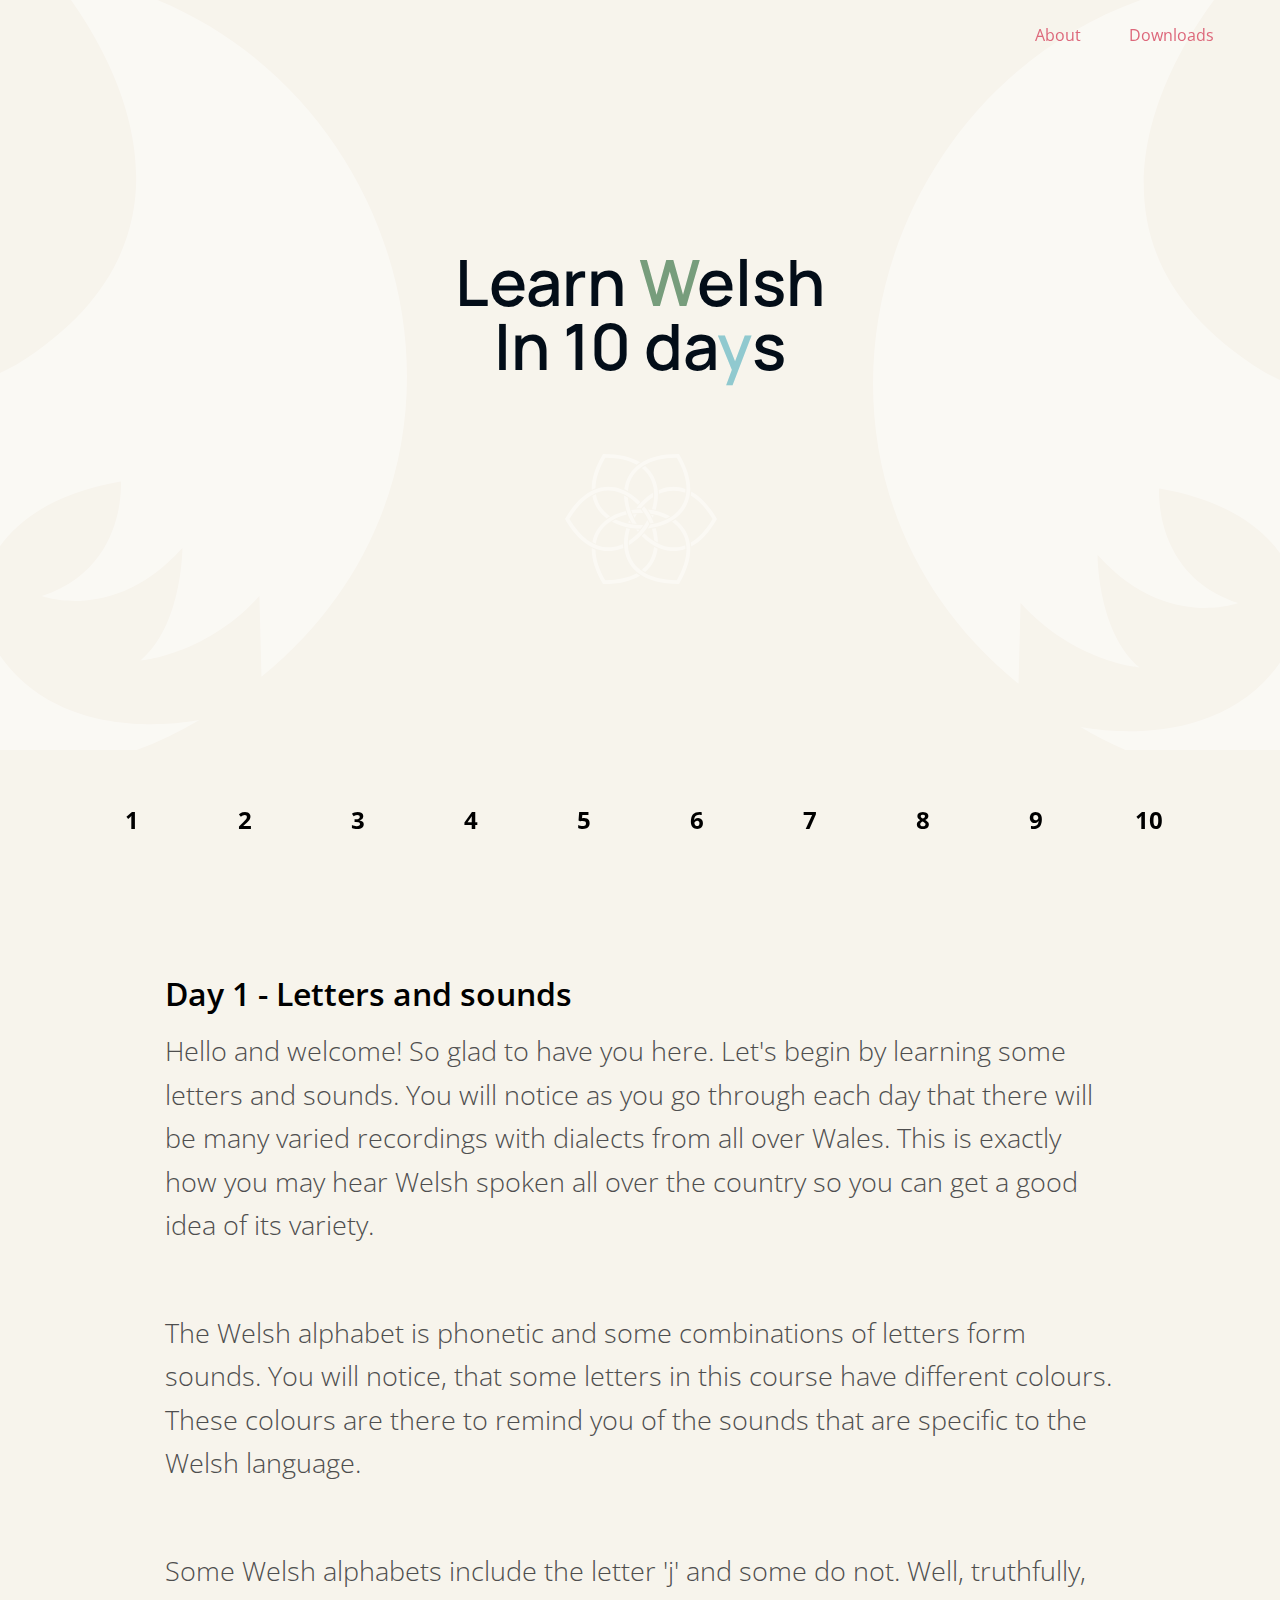
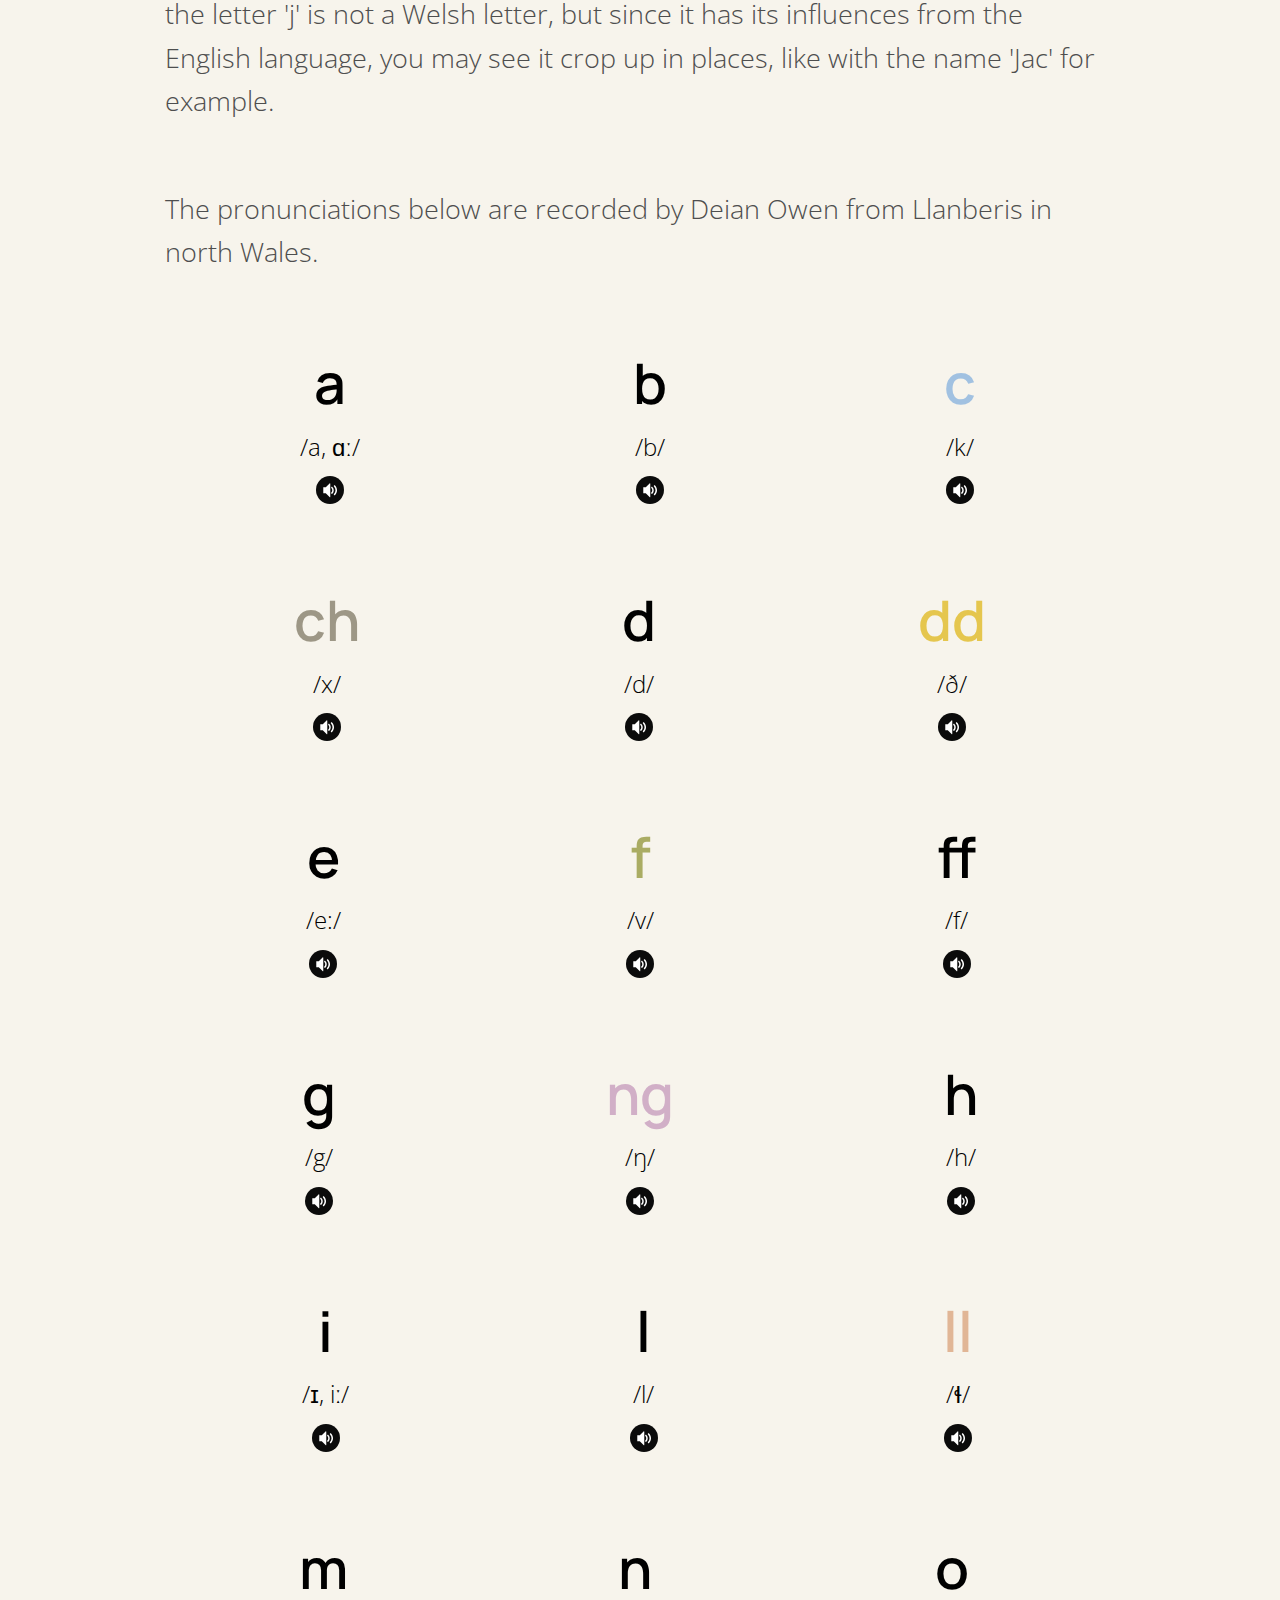
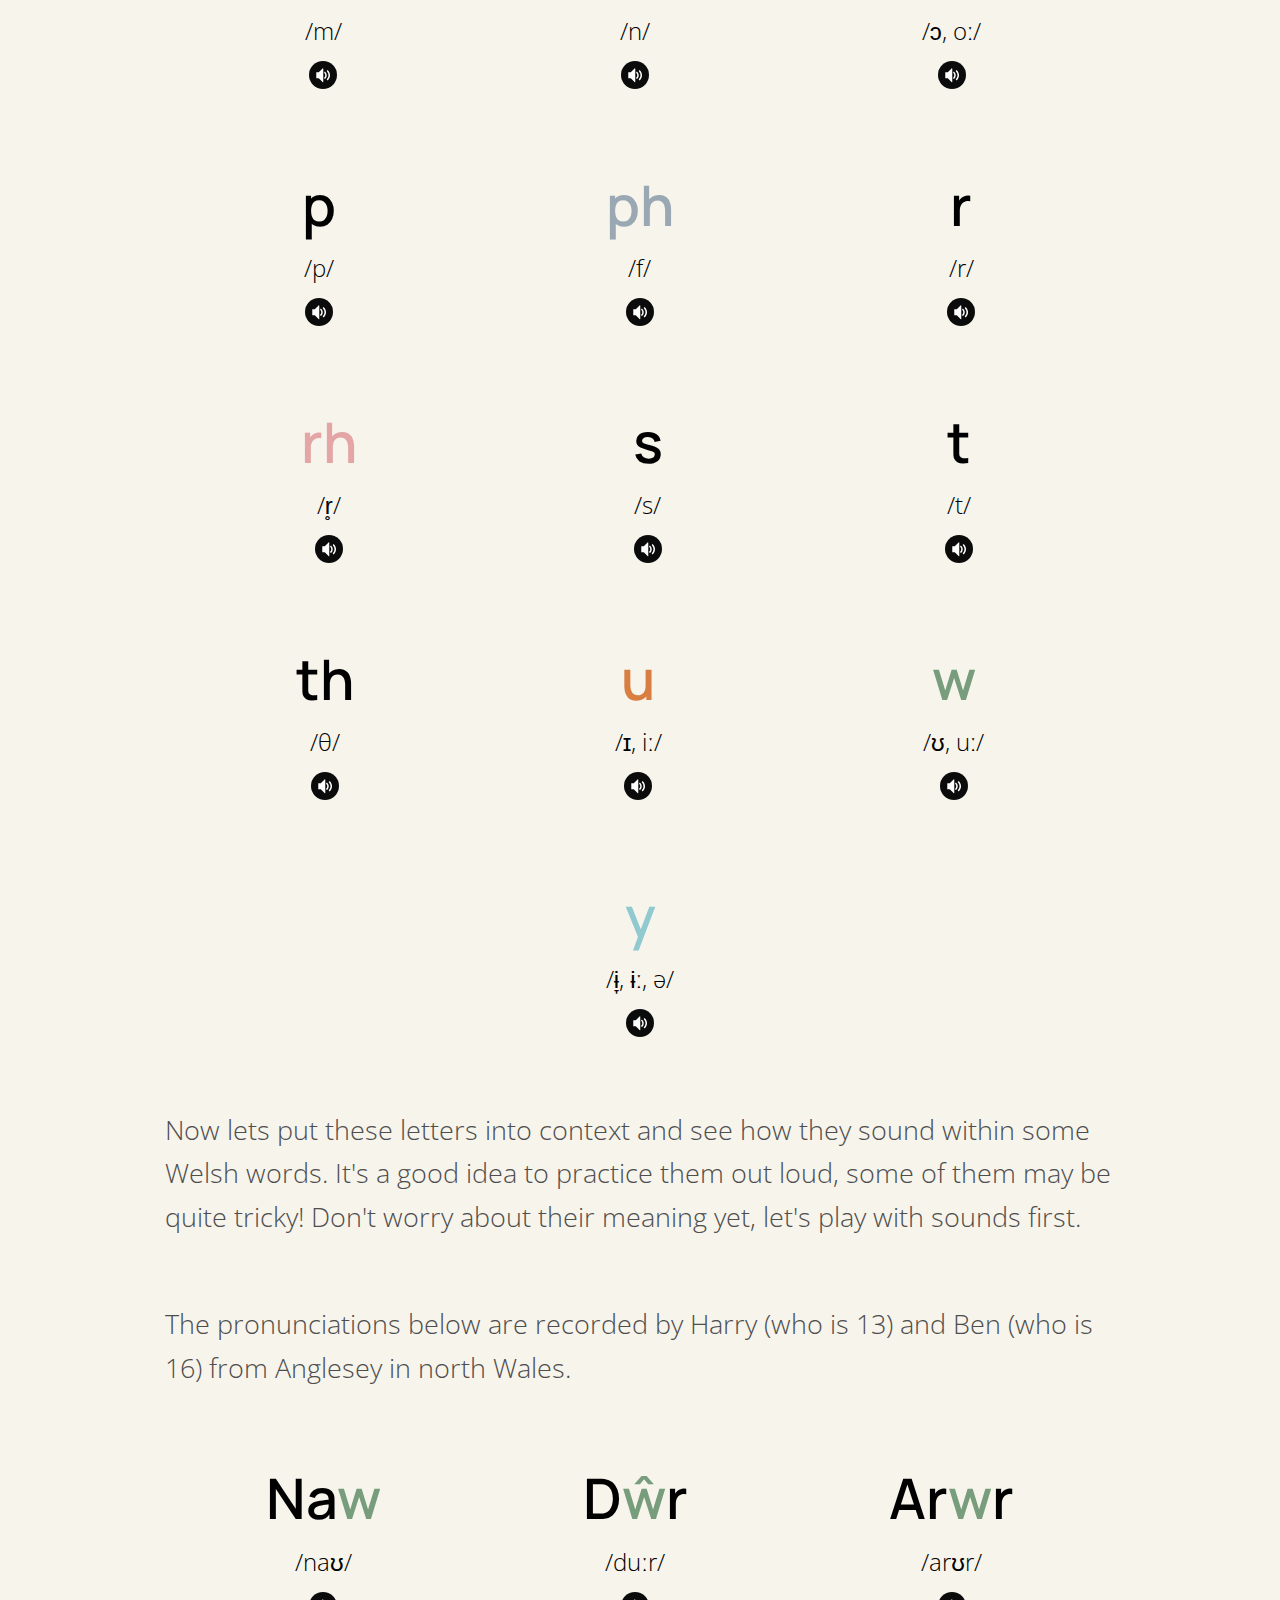
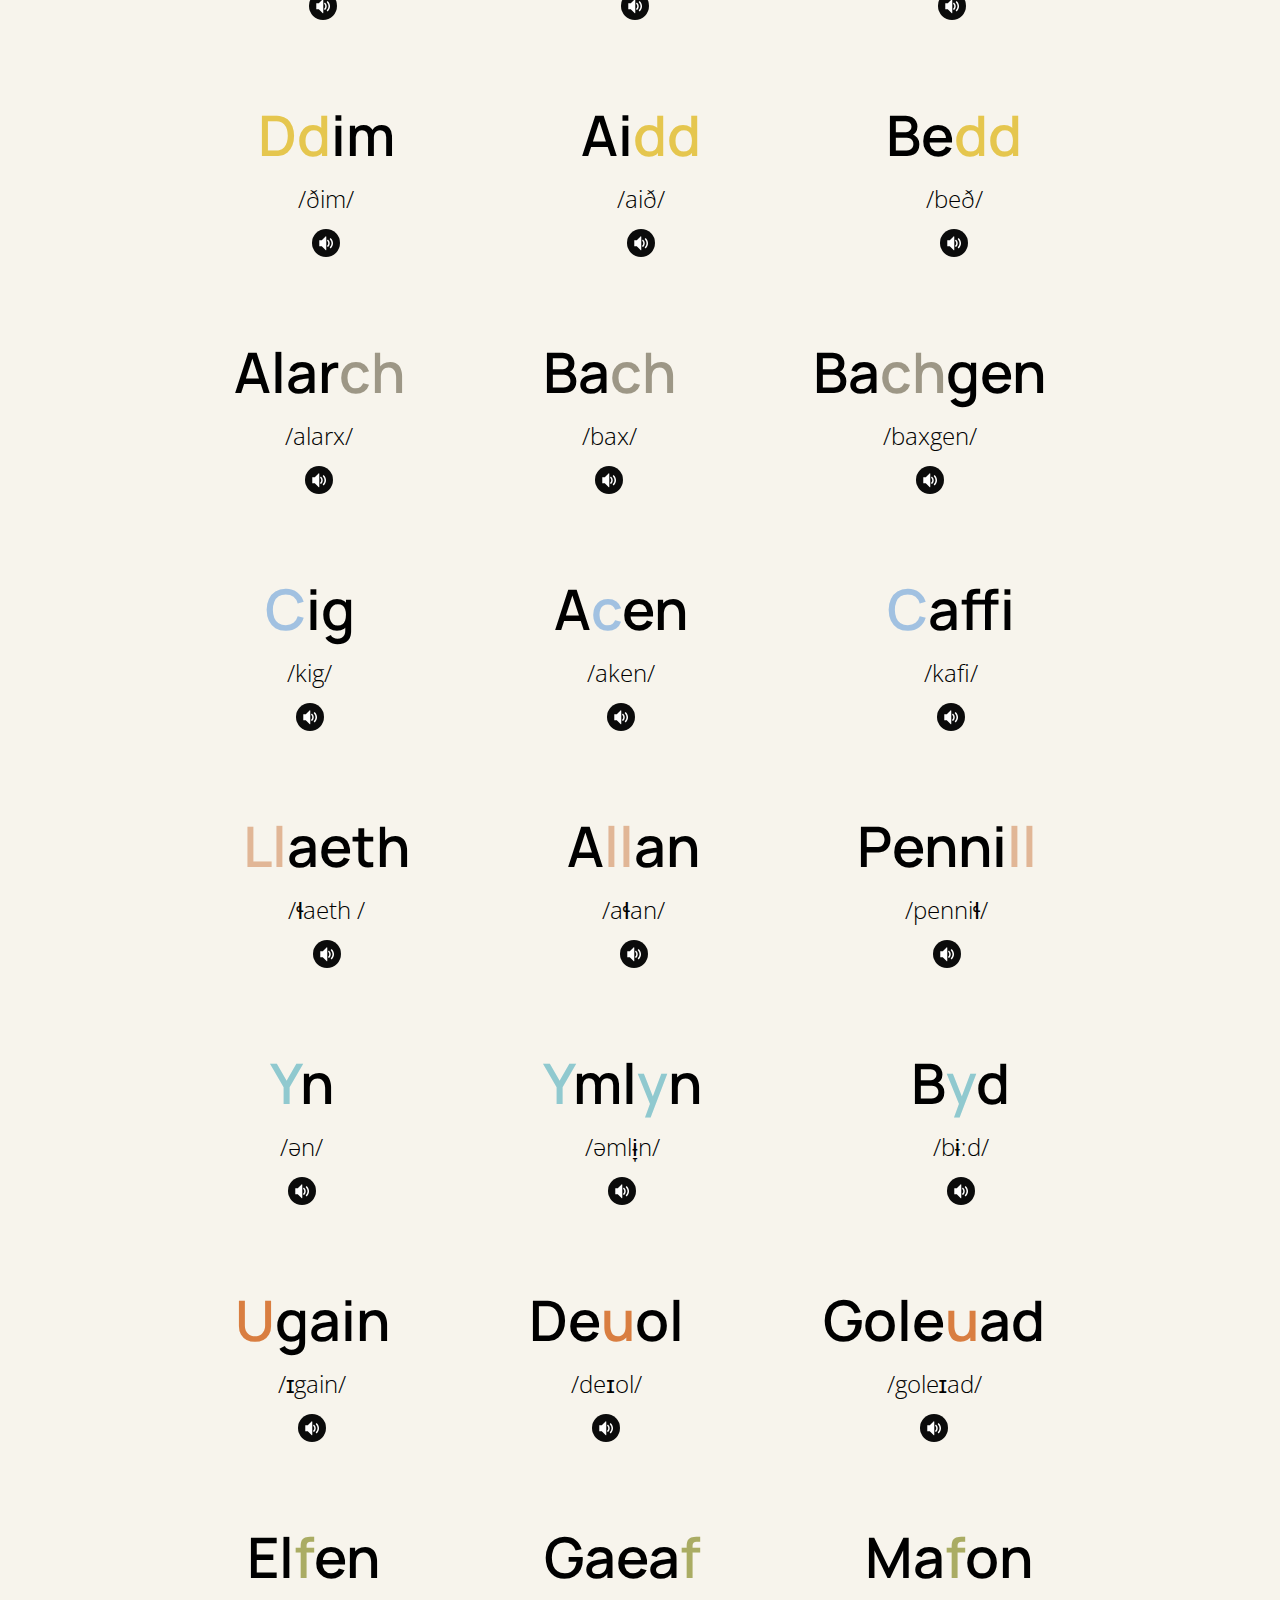
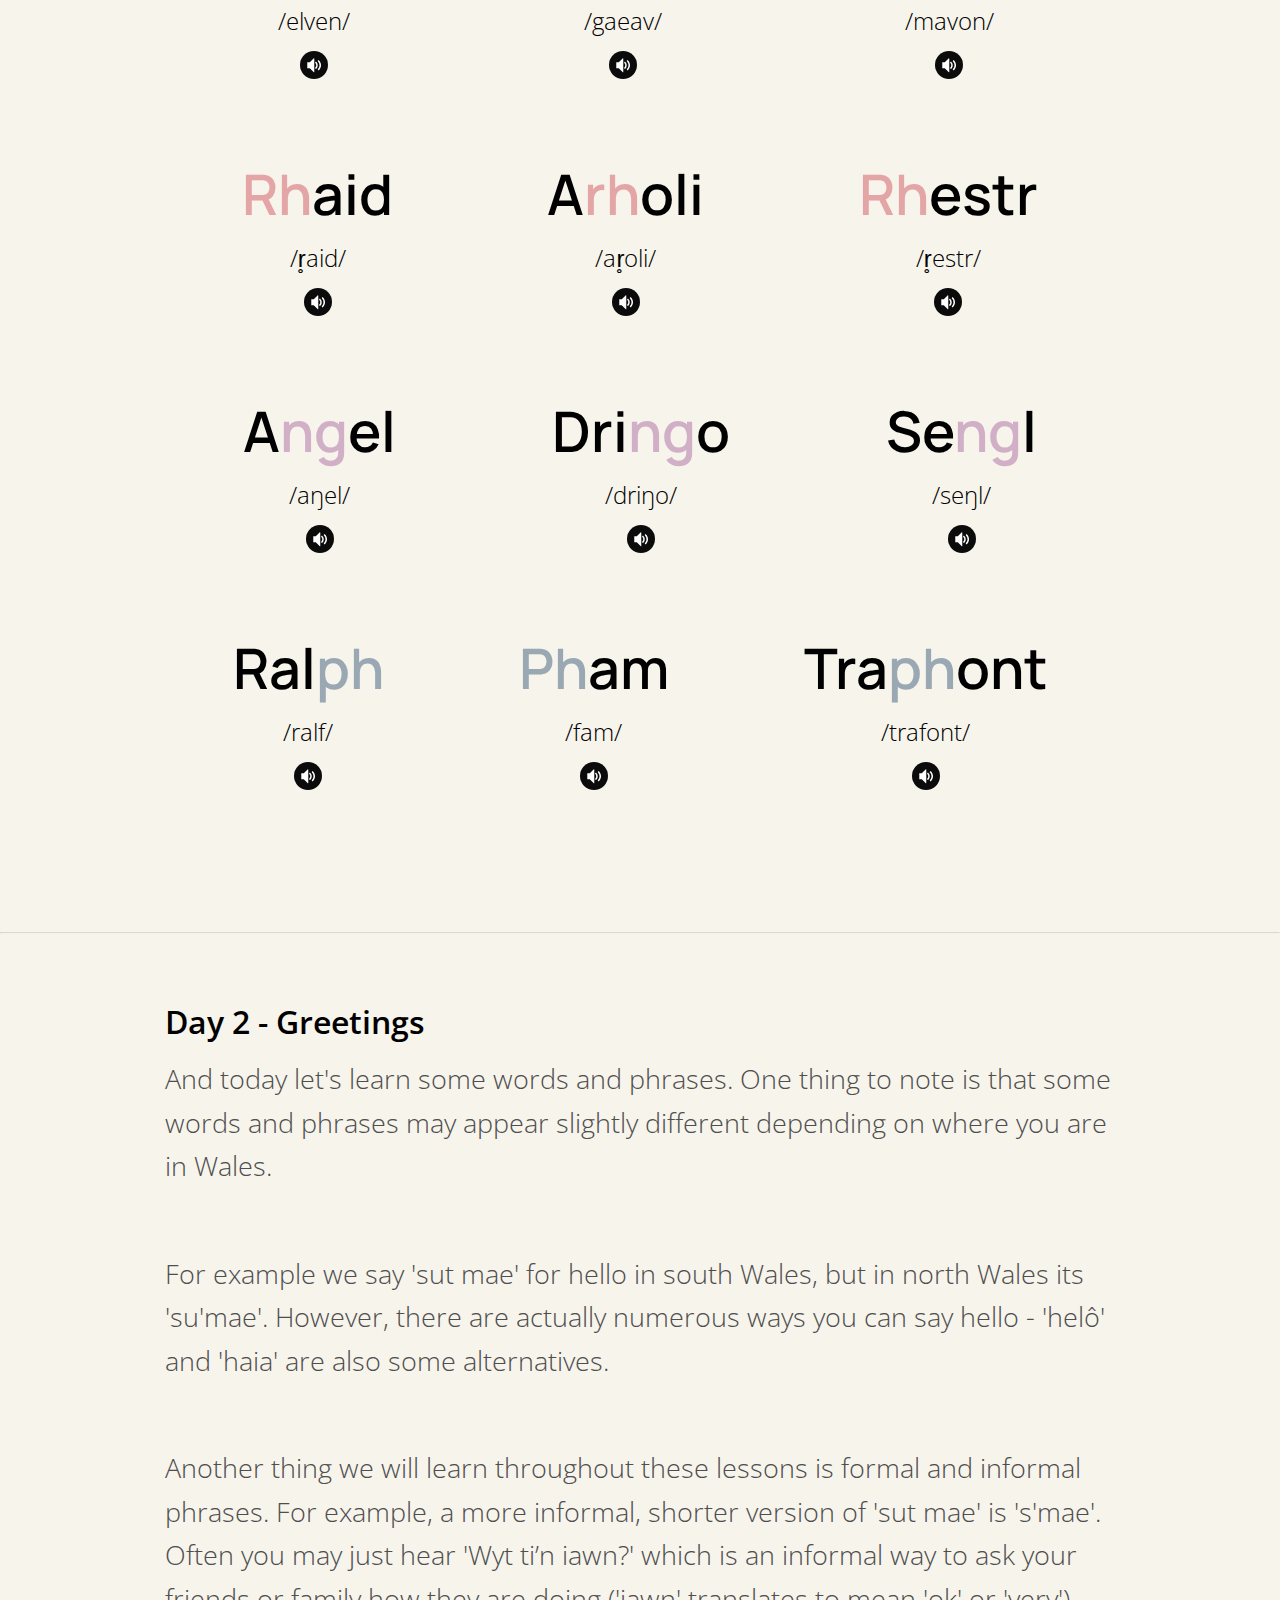
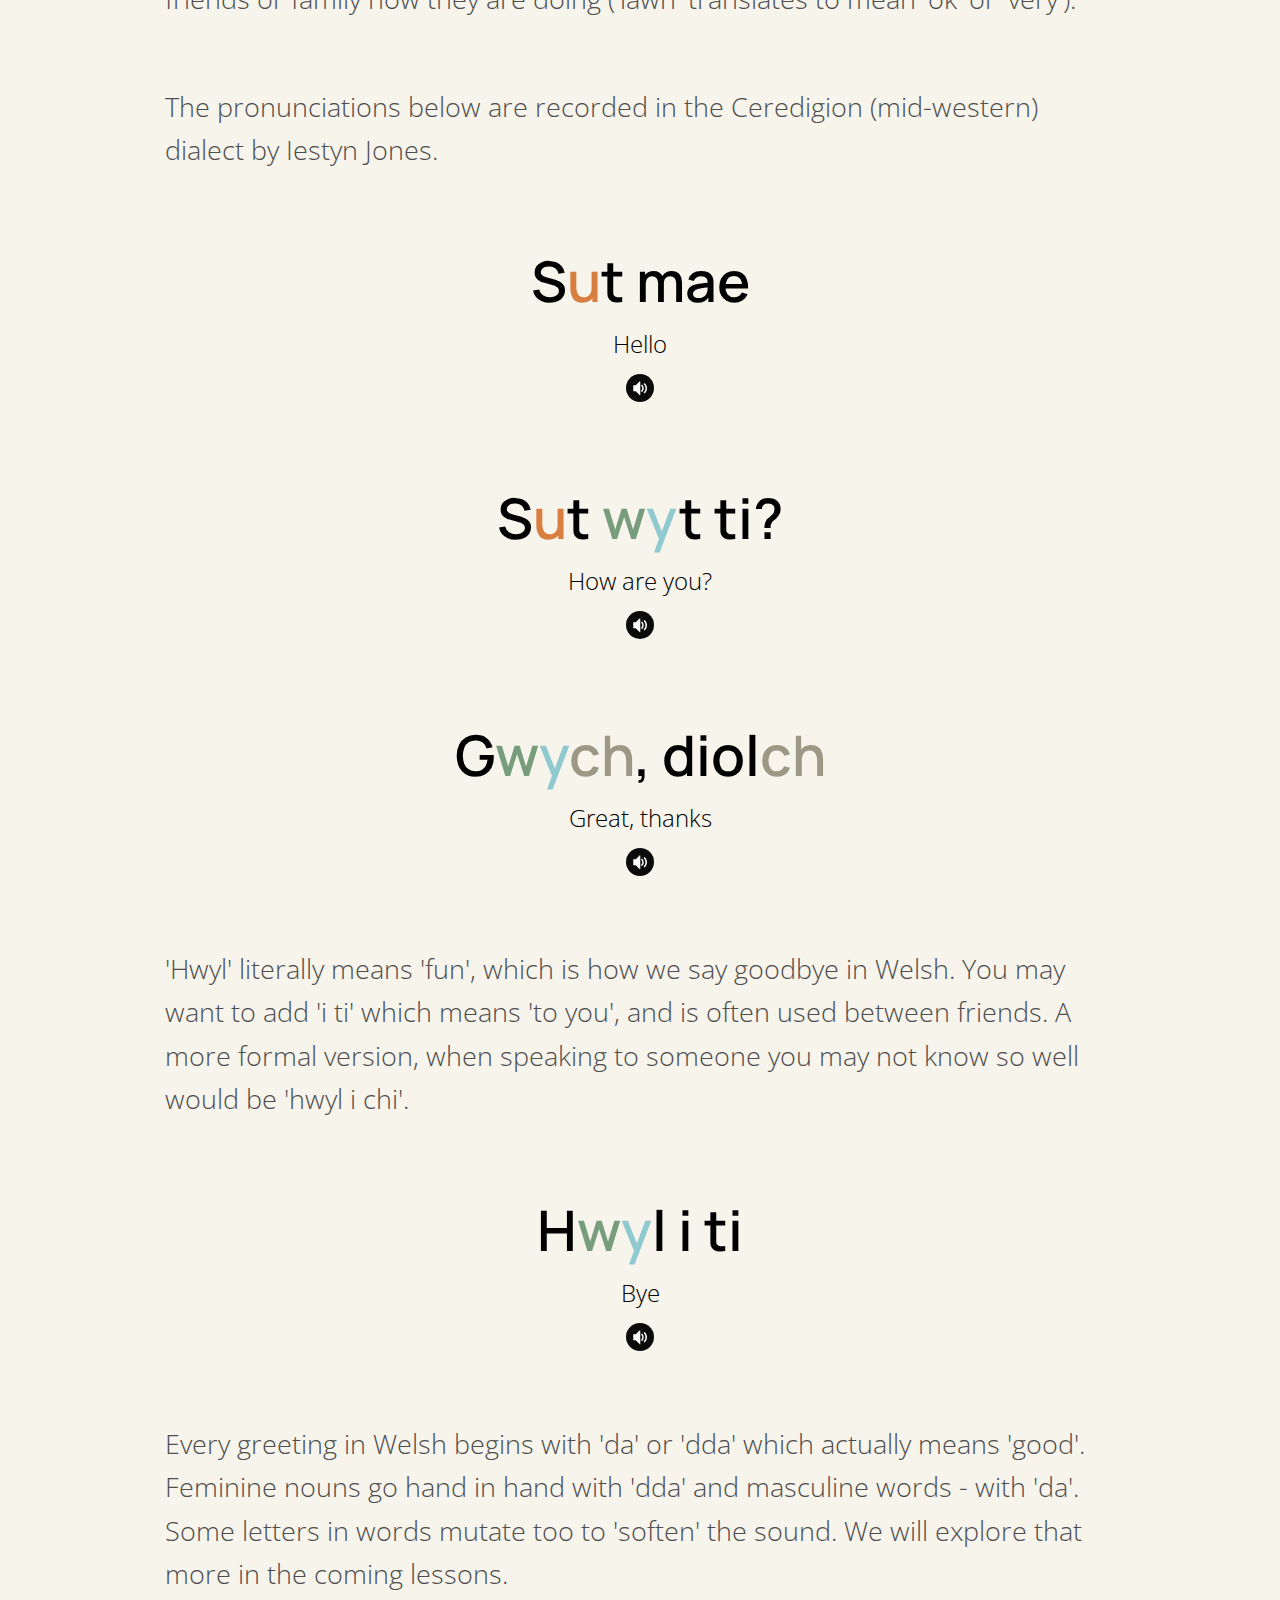
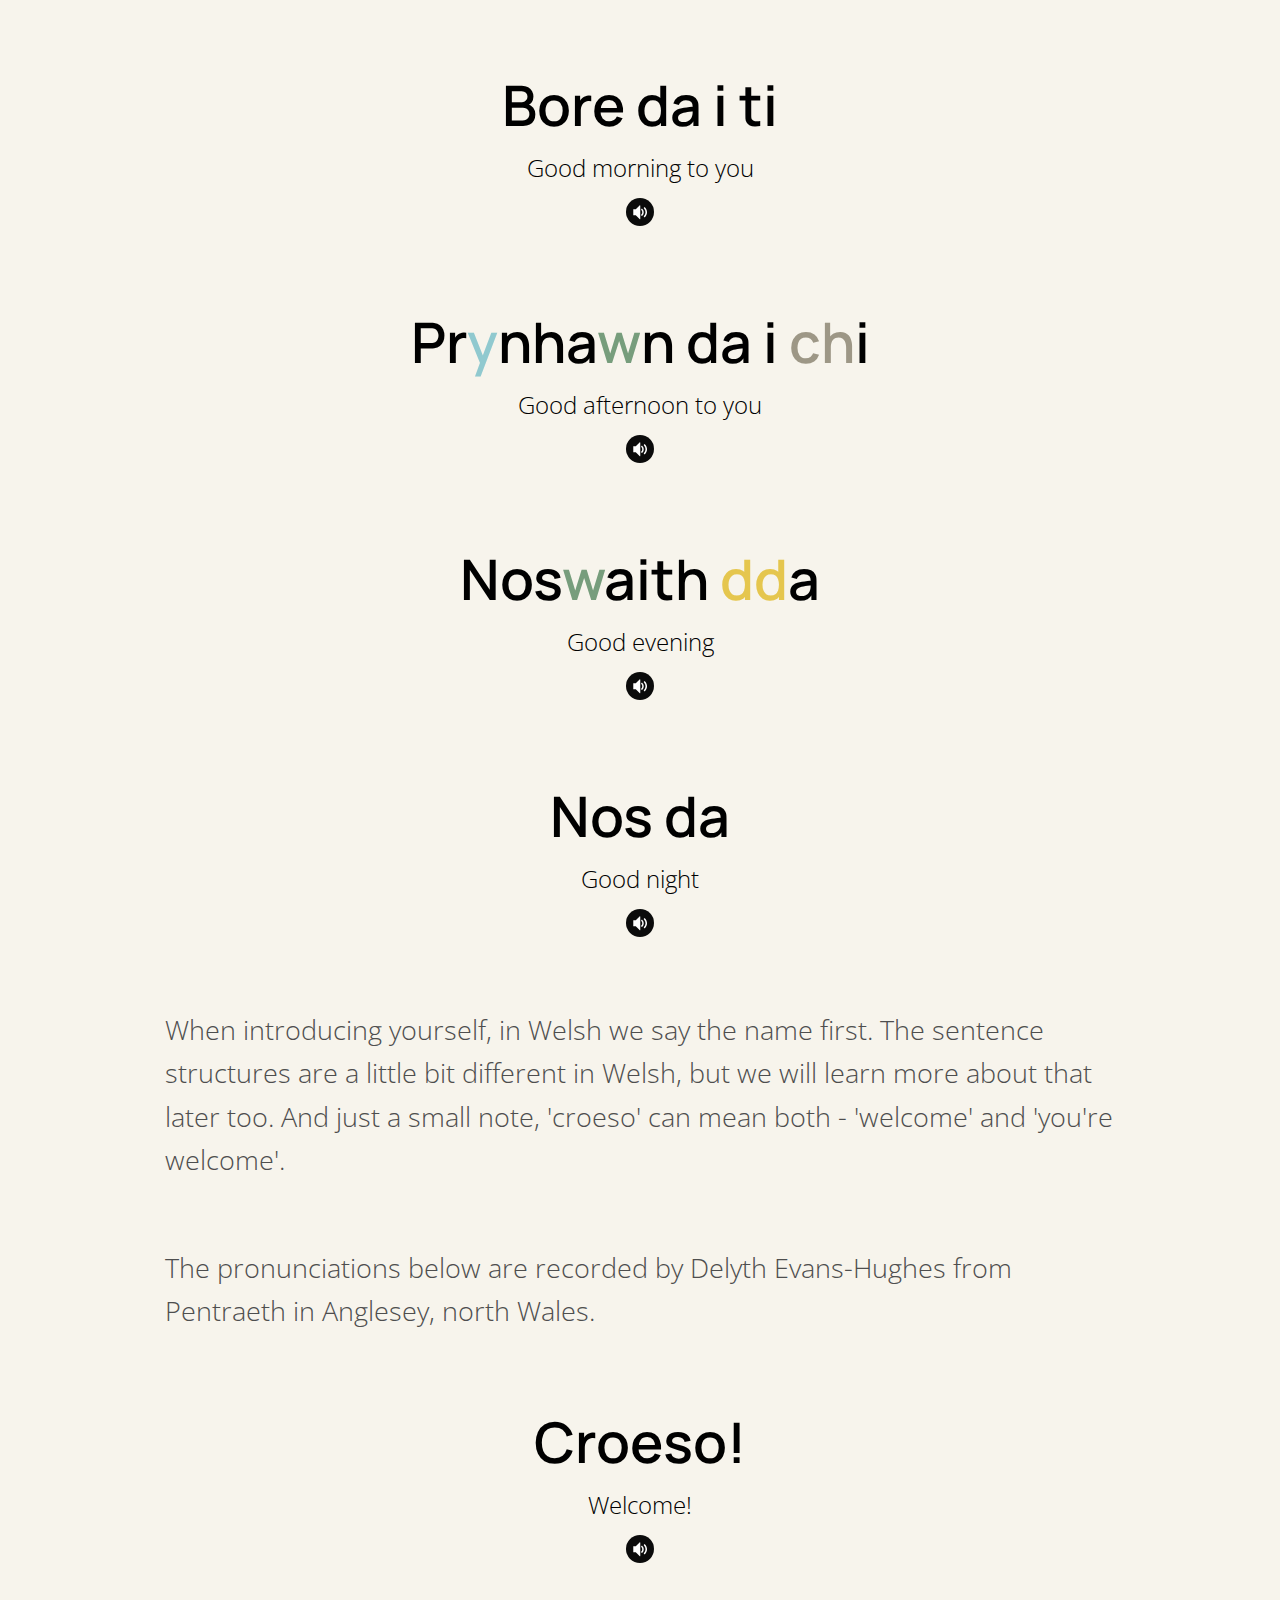
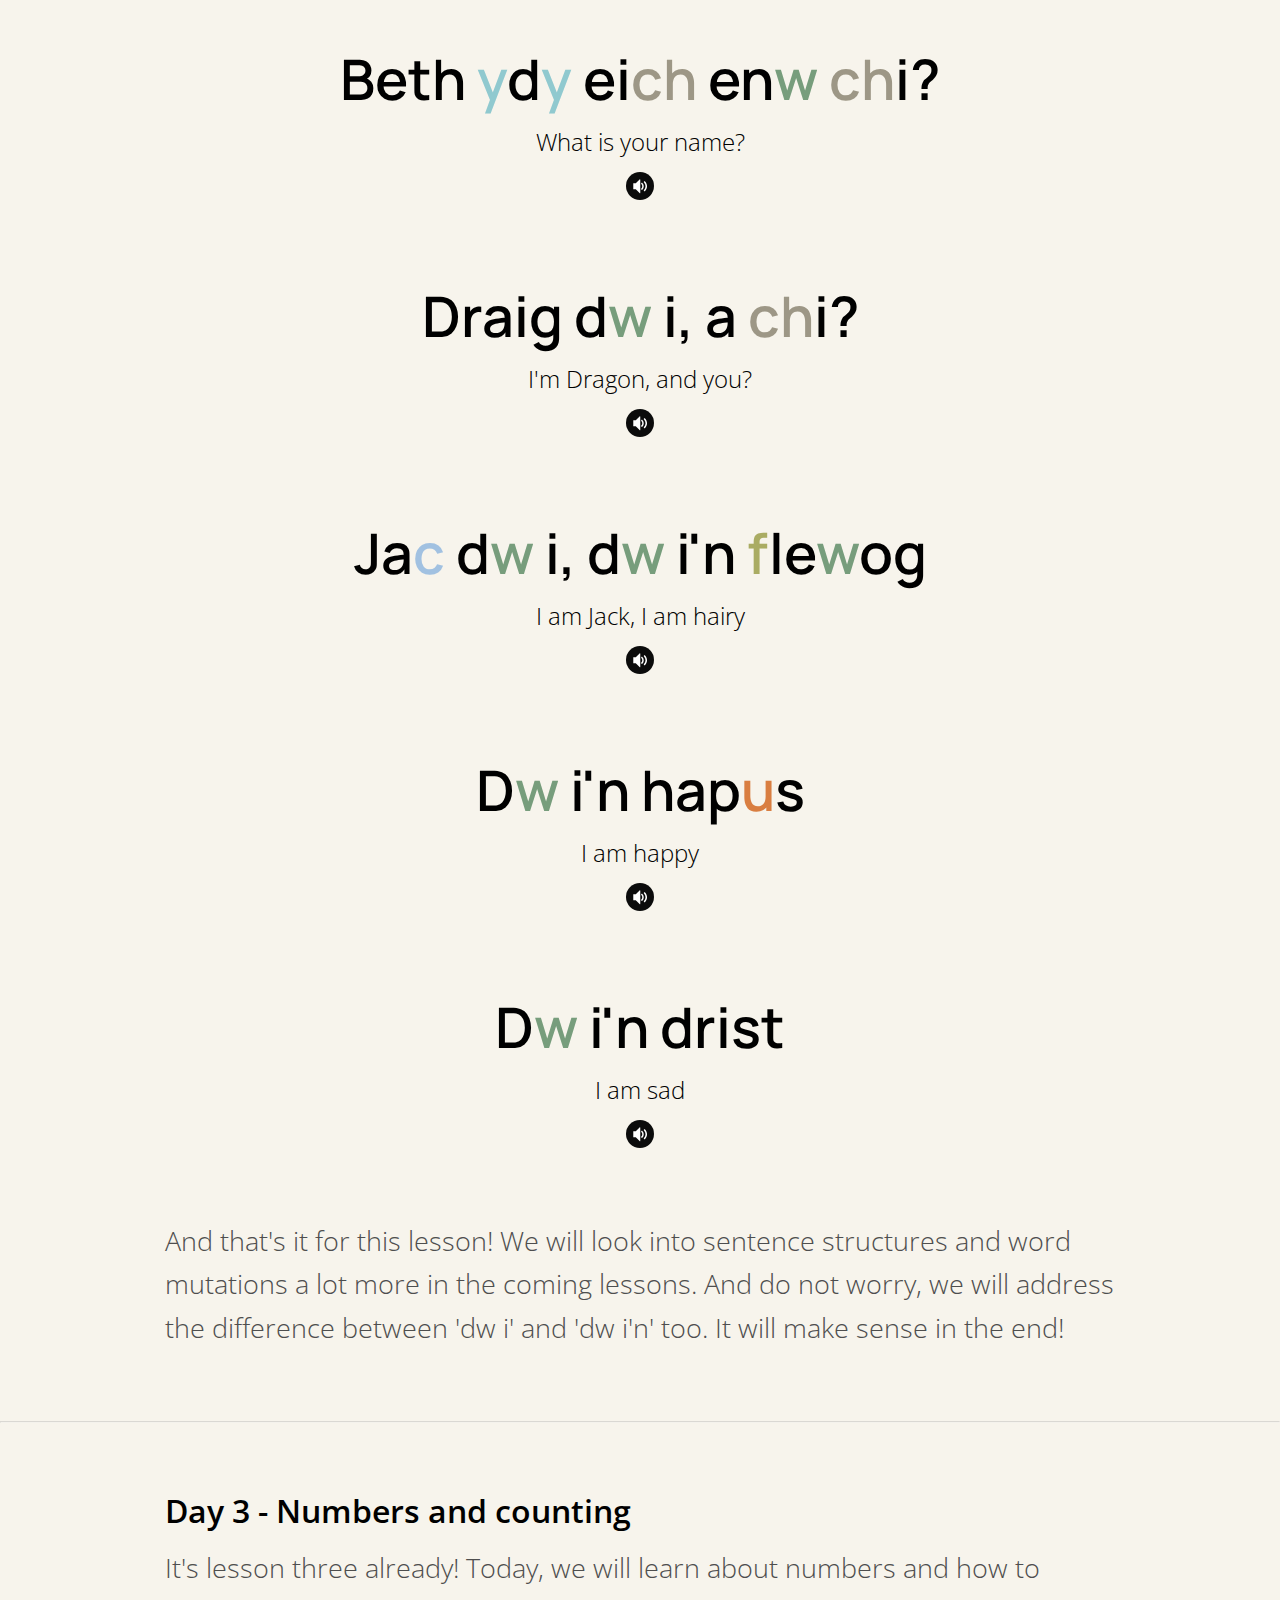
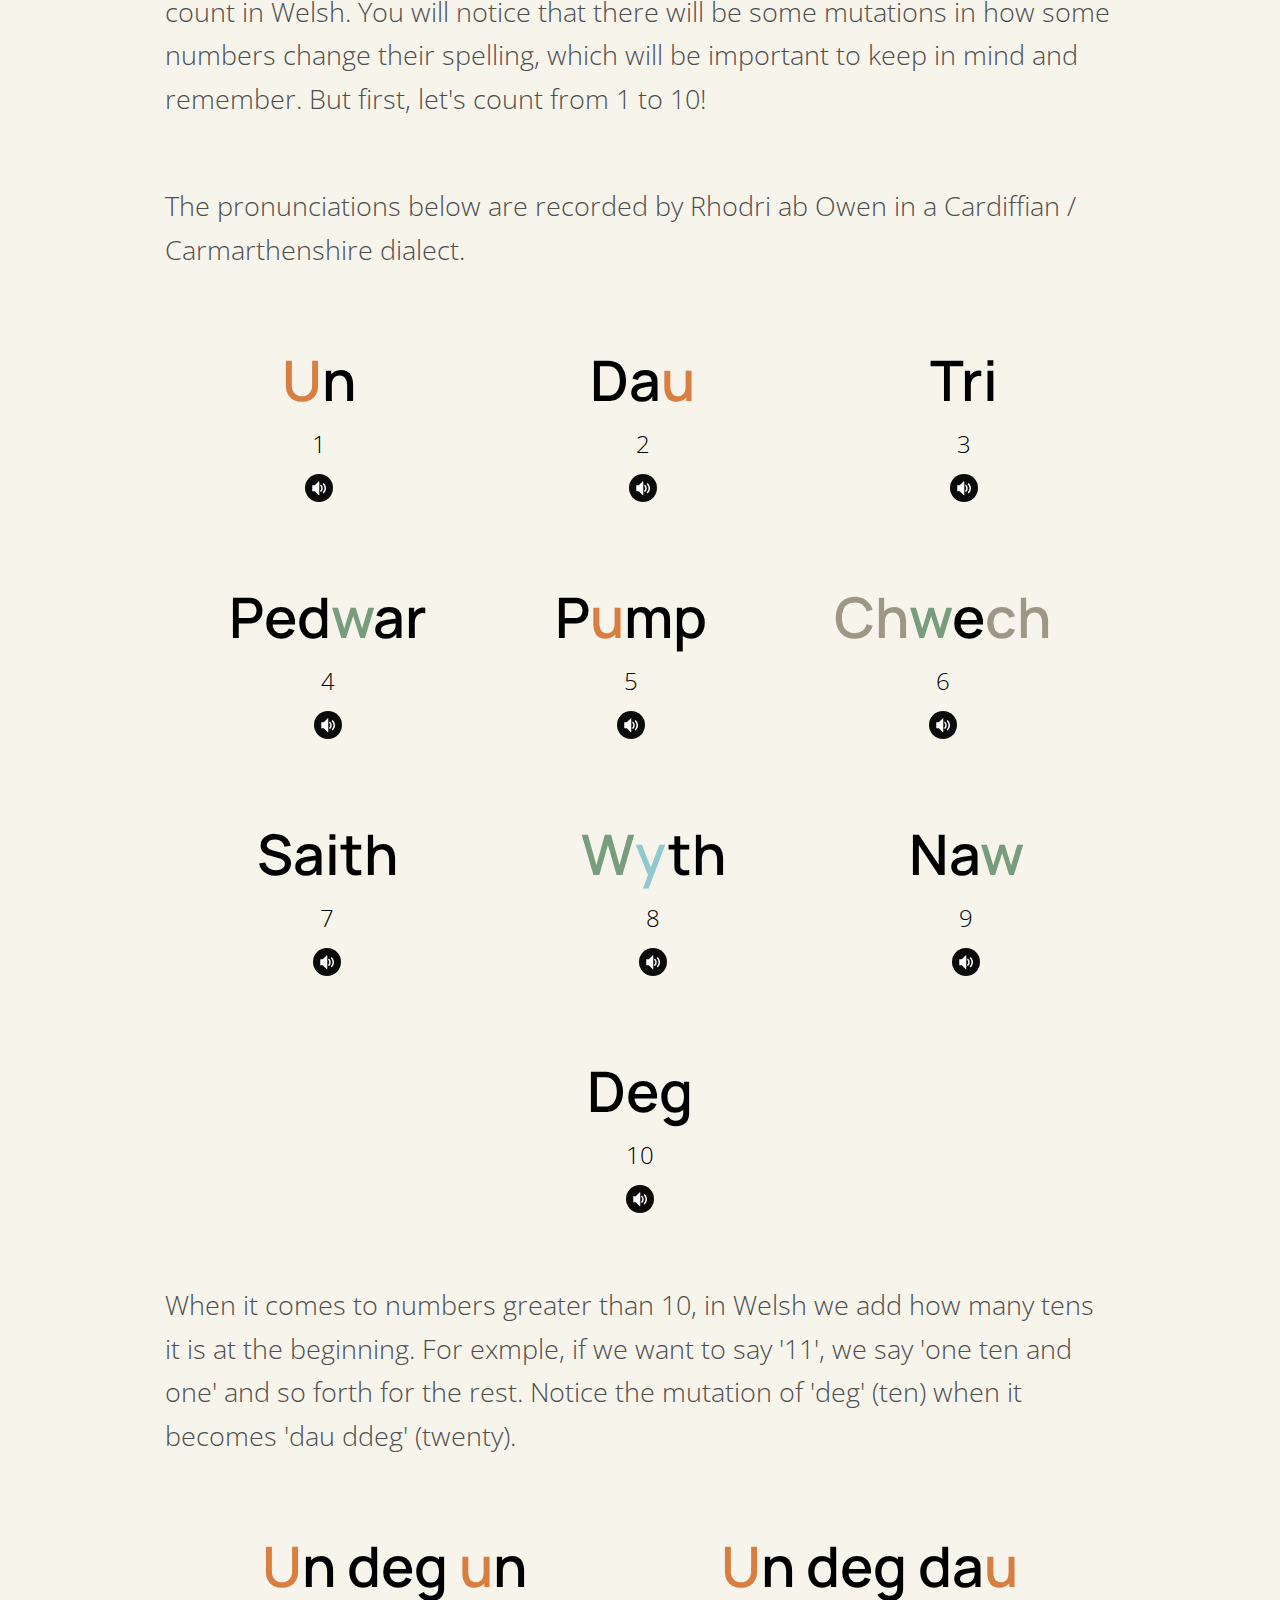
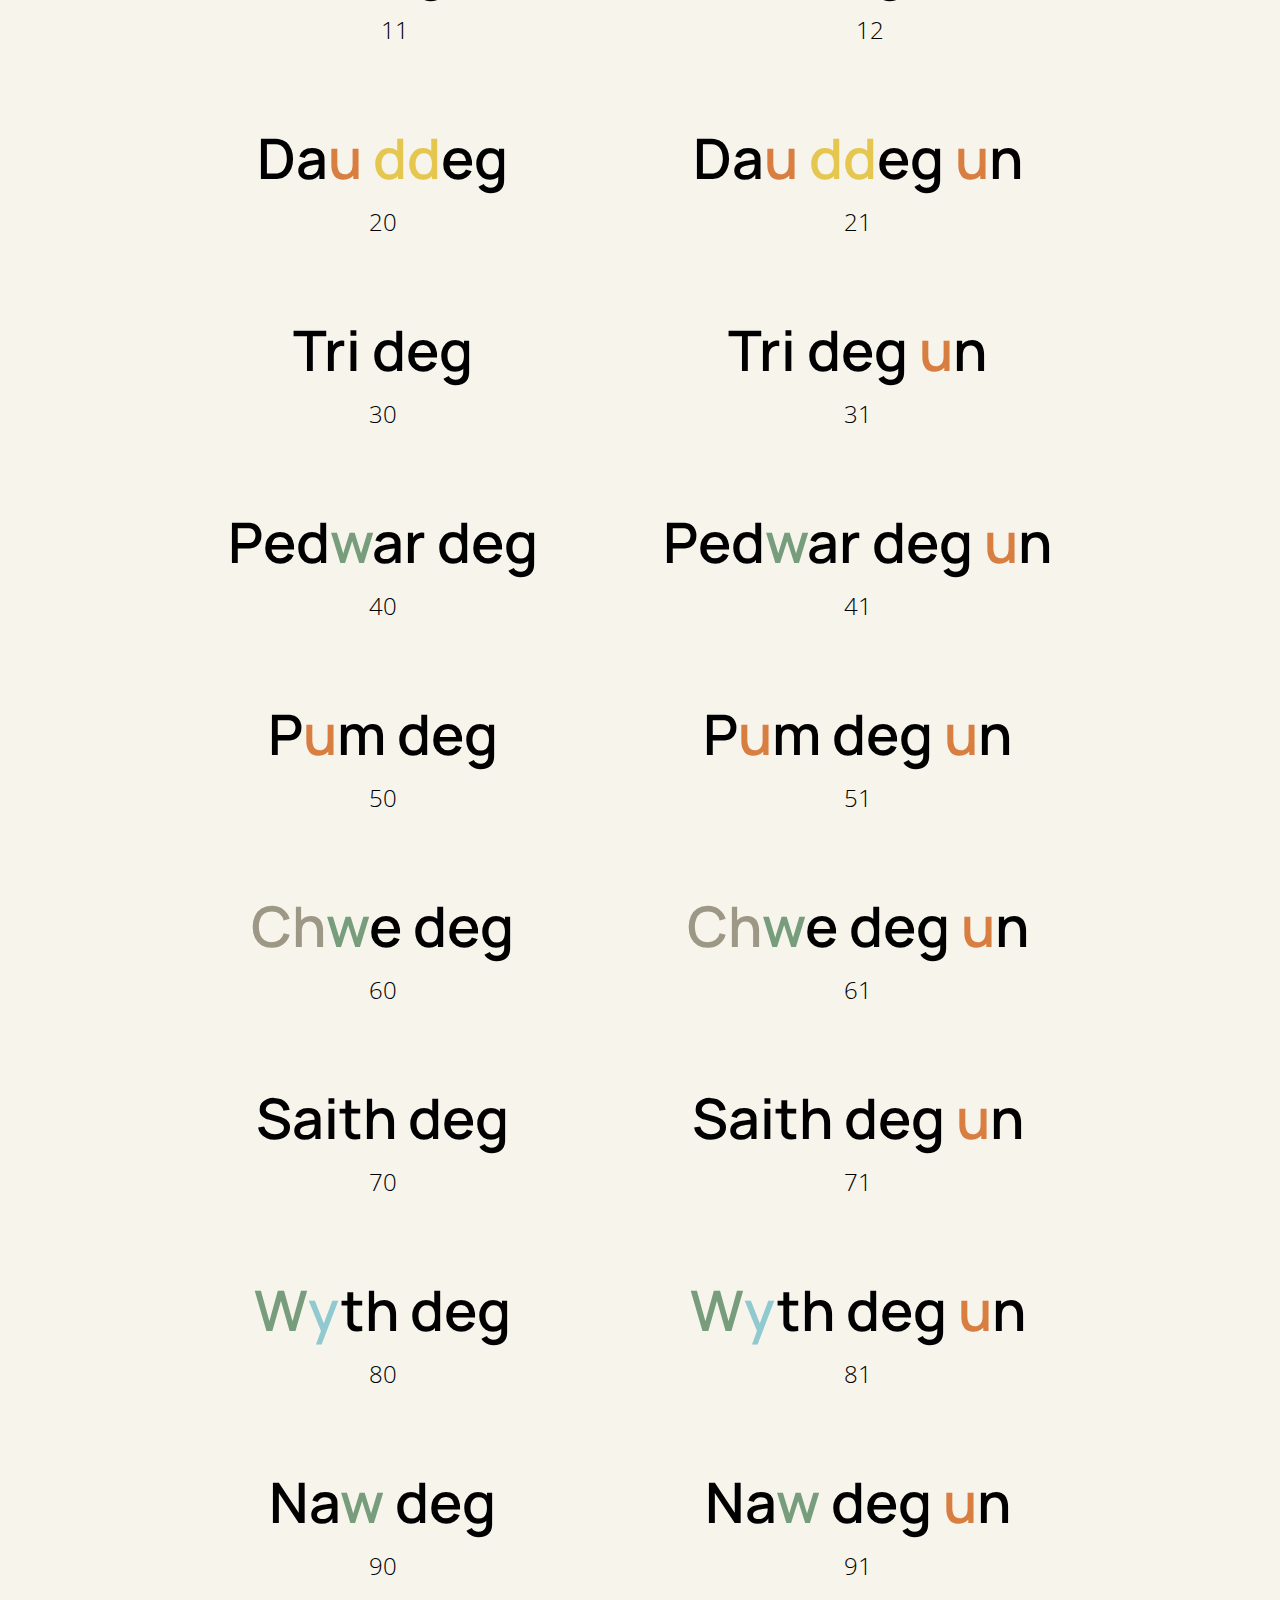
==== index.html @ d3f4fc6c "updated button copy" ====
<!doctype html>
<html lang="en" class="no-js">
<head>
	<meta charset="UTF-8">
	<meta name="viewport" content="width=device-width, initial-scale=1">

	<link href='http://fonts.googleapis.com/css?family=Open+Sans:400,300,700' rel='stylesheet' type='text/css'>
	<link href="https://fonts.googleapis.com/css2?family=Montserrat:wght@400;500;600;700&display=swap" rel="stylesheet">
	<link href="https://fonts.googleapis.com/css2?family=Manrope:wght@300;400;500;700&display=swap" rel="stylesheet">


	<link rel="stylesheet" href="css/reset.css"> <!-- CSS reset -->
	<link rel="stylesheet" href="css/style.css"> <!-- Resource style -->
		<link rel="stylesheet" href="css/stylegummy.css"> <!-- Resource style -->
	<script src="js/modernizr.js"></script> <!-- Modernizr -->

	<title>Learn Welsh in 10 days</title>
</head>
<body>
	<header class="cd-header">
		<nav class="cd-primary-nav">
			<ul class="link_ul">
				<!-- inser more links here -->
				<li>
					<div class="gummy-transition">
						<main class="modal-main-content">
								<a href="#modal-1" class="modal_btn cd-modal-trigger">About</a>
						</main>

						<div class="cd-modal" id="modal-1">
							<div class="modal-content">

								<div class="portrait_img"><img src="img/kristie_k.png" alt="img"></a></div>

								<p>
									I wanted to create this project to explore language and words. Letters, words and numbers appear in different colours and shapes
									in my mind and I've noticed how that has really helped me to remember and memorise them. Therefore, I wanted to share that vision
									with you and hopefully make an interesting and colourful learning experience.
								</p>
								<p>
									And why Welsh? Well, its vocabulary is adorned with magnificent, almost otherwordly sounds, that really
									resonate with the earthy spirit of this world. All the sounds and intonations together create a very
									grounding verbal expression. So it's a beautiful experience to speak Welsh.
								</p>
								<p>
									All of the pronounciations have been recorded by people with various Welsh dialects, so you could see a
									real reprentation of the whole of Wales and how the Welsh language is spoken throughout the country by real people.
								</p>
								<p>
									I couldn't have done it without these people, so a big thanks to: Craig R Coles, Gwenllian Jones, Angharad Davies, Beth Jones, Kevin Barlow and his 2 boys,
									Iestyn Jones, Daniel Mathias, Mary Hennessey, Steff Carrington, Deian Owen, Gemma Morgan, Rhodri ab Owen, Rhys ap Trefor..
								</p>
							</div> <!-- .modal-content -->

							<a href="#0" class="modal-close">Close</a>
						</div> <!-- .cd-modal -->

						<div class="cd-transition-layer" data-frame="25">
							<div class="bg-layer"></div>
						</div> <!-- .cd-transition-layer -->

					</div>

				</li>
				<li><a href="#0">Downloads</a></li>
			</ul>
		</nav> <!-- cd-primary-nav -->
	</header>
	<section id="cd-intro">
		<div id="cd-intro-tagline">
	  	<h1 class="welsh"> Learn <span id="w">W</span>elsh</h1>
			<h1 class="welsh"> In 10 da<span id="y">y</span>s</h1>
		</div> <!-- #cd-intro-tagline -->
	</section> <!-- #cd-intro -->

	<div class="cd-secondary-nav margin-bottom-small">
		<a href="#0" class="cd-secondary-nav-trigger">Menu<span></span></a> <!-- button visible on small devices -->
		<nav>
			<ul>
				<li>
					<a href="#cd-placeholder-1">
						<b>1</b>
					</a>
				</li>
				<li>
					<a href="#cd-placeholder-2">
						<b>2</b>
					</a>
				</li>
				<li>
					<a href="#cd-placeholder-3">
						<b>3</b>
					</a>
				</li>
				<li>
					<a href="#cd-placeholder-4">
						<b>4</b>
					</a>
				</li>
				<li>
					<a href="#cd-placeholder-5">
						<b>5</b>
					</a>
				</li>
				<li>
					<a href="#cd-placeholder-6">
						<b>6</b>
					</a>
				</li>
				<li>
					<a href="#cd-placeholder-7">
						<b>7</b>
					</a>
				</li>
				<li>
					<a href="#cd-placeholder-8">
						<b>8</b>
					</a>
				</li>
				<li>
					<a href="#cd-placeholder-9">
						<b>9</b>
					</a>
				</li>
				<li>
					<a href="#cd-placeholder-10">
						<b id="last_child">10</b>
					</a>
				</li>
			</ul>
		</nav>
	</div> <!-- .cd-secondary-nav -->
	<main class="cd-main-content">
		<section id="cd-placeholder-1" class="cd-section cd-container">
			<h2>Day 1 - Letters and sounds</h2>
			<p class="margin-bottom-small">Hello and welcome! So glad to have you here. Let's begin by learning some letters and sounds. You will  notice as you go through each day that
			there will be many varied recordings with dialects from all over Wales. This is exactly how you may hear Welsh spoken all over the country so you can get a good idea of its variety. </p>
			<p class="margin-bottom-small"> The Welsh alphabet is phonetic and some combinations of letters
				form sounds. You will notice, that some letters in this course have different colours. These colours are there to remind you of the sounds that are specific to the Welsh language. </p>
			<p class="margin-bottom-small">Some Welsh alphabets include the letter 'j' and some do not. Well, truthfully, the letter 'j' is not
			a Welsh letter, but since it has its influences from the English language, you may see it crop up in places, like with the name 'Jac' for example. </p>

			<p class="margin-bottom-small">The pronunciations below are recorded by Deian Owen from Llanberis in north Wales. </p>


			<container>
				<container class="inline margin-bottom-small">
					<container class="letter-container welsh_three">
						<p class="welsh_three">a</p>
						<p class="welsh-small">/a, ɑː/</p>
						<container class="audio audio--inactive">
							<button class="button" data-play="a">
								<img class="icon icon--play" src="img/voice_icon.svg" alt="play sound"></a>
							</button>
							<audio data-audio="a" preload="auto">
								<source src="sounds/alphabet/a.mp3">
							</audio>
						</container>
					</container>

					<container class="letter-container welsh_three">
						<p class="welsh_three">b</p>
						<p class="welsh-small">/b/</p>
						<container class="audio audio--inactive">
							<button class="button" data-play="b">
								<img class="icon icon--play" src="img/voice_icon.svg" alt="play sound"></a>
							</button>
							<audio data-audio="b" preload="auto">
								<source src="sounds/alphabet/b.mp3">
							</audio>
						</container>
					</container>

					<container class="letter-container welsh_three">
						<p class="welsh_three"><span id="c">c</span></p>
						<p class="welsh-small">/k/</p>
						<container class="audio audio--inactive">
							<button class="button" data-play="c">
								<img class="icon icon--play" src="img/voice_icon.svg" alt="play sound"></a>
							</button>
							<audio data-audio="c" preload="auto">
								<source src="sounds/alphabet/c.mp3">
							</audio>
						</container>
					</container>
				</container>


				<container>
					<container class="inline margin-bottom-small">
						<container class="letter-container welsh_three">
							<p class="welsh_three"><span id="ch">ch</span></p>
							<p class="welsh-small">/x/</p>
							<container class="audio audio--inactive">
								<button class="button" data-play="ch">
									<img class="icon icon--play" src="img/voice_icon.svg" alt="play sound"></a>
								</button>
								<audio data-audio="ch" preload="auto">
									<source src="sounds/alphabet/ch.mp3">
								</audio>
							</container>
						</container>

						<container class="letter-container welsh_three">
							<p class="welsh_three">d</p>
							<p class="welsh-small">/d/</p>
							<container class="audio audio--inactive">
								<button class="button" data-play="d">
									<img class="icon icon--play" src="img/voice_icon.svg" alt="play sound"></a>
								</button>
								<audio data-audio="d" preload="auto">
									<source src="sounds/alphabet/d.mp3">
								</audio>
							</container>
						</container>

						<container class="letter-container welsh_three">
							<p class="welsh_three"><span id="dd">dd</span></p>
							<p class="welsh-small">/ð/</p>
							<container class="audio audio--inactive">
								<button class="button" data-play="dd">
									<img class="icon icon--play" src="img/voice_icon.svg" alt="play sound"></a>
								</button>
								<audio data-audio="dd" preload="auto">
									<source src="sounds/alphabet/dd.mp3">
								</audio>
							</container>
						</container>
					</container>


					<container>
						<container class="inline margin-bottom-small">
							<container class="letter-container welsh_three">
								<p class="welsh_three">e</p>
								<p class="welsh-small">/e:/</p>
								<container class="audio audio--inactive">
									<button class="button" data-play="e">
										<img class="icon icon--play" src="img/voice_icon.svg" alt="play sound"></a>
									</button>
									<audio data-audio="e" preload="auto">
										<source src="sounds/alphabet/e.mp3">
									</audio>
								</container>
							</container>

							<container class="letter-container welsh_three">
								<p class="welsh_three"><span id="f">f</span></p>
								<p class="welsh-small">/v/</p>
								<container class="audio audio--inactive">
									<button class="button" data-play="v">
										<img class="icon icon--play" src="img/voice_icon.svg" alt="play sound"></a>
									</button>
									<audio data-audio="v" preload="auto">
										<source src="sounds/alphabet/v.mp3">
									</audio>
								</container>
							</container>

							<container class="letter-container welsh_three">
								<p class="welsh_three">ff</p>
								<p class="welsh-small">/f/</p>
								<container class="audio audio--inactive">
									<button class="button" data-play="ff">
										<img class="icon icon--play" src="img/voice_icon.svg" alt="play sound"></a>
									</button>
									<audio data-audio="ff" preload="auto">
										<source src="sounds/alphabet/ff.mp3">
									</audio>
								</container>
							</container>
						</container>


						<container>
							<container class="inline margin-bottom-small">
								<container class="letter-container welsh_three">
									<p class="welsh_three">g</p>
									<p class="welsh-small">/g/</p>
									<container class="audio audio--inactive">
										<button class="button" data-play="g">
											<img class="icon icon--play" src="img/voice_icon.svg" alt="play sound"></a>
										</button>
										<audio data-audio="g" preload="auto">
											<source src="sounds/alphabet/g.mp3">
										</audio>
									</container>
								</container>

								<container class="letter-container welsh_three">
									<p class="welsh_three"><span id="ng">ng</span></p>
									<p class="welsh-small">/ŋ/</p>
									<container class="audio audio--inactive">
										<button class="button" data-play="ng">
											<img class="icon icon--play" src="img/voice_icon.svg" alt="play sound"></a>
										</button>
										<audio data-audio="ng" preload="auto">
											<source src="sounds/alphabet/ng.mp3">
										</audio>
									</container>
								</container>

								<container class="letter-container welsh_three">
									<p class="welsh_three">h</p>
									<p class="welsh-small">/h/</p>
									<container class="audio audio--inactive">
										<button class="button" data-play="h">
											<img class="icon icon--play" src="img/voice_icon.svg" alt="play sound"></a>
										</button>
										<audio data-audio="h" preload="auto">
											<source src="sounds/alphabet/h.mp3">
										</audio>
									</container>
								</container>
							</container>


							<container>
								<container class="inline margin-bottom-small">
									<container class="letter-container welsh_three">
										<p class="welsh_three">i</p>
										<p class="welsh-small">/ɪ, iː/</p>
										<container class="audio audio--inactive">
											<button class="button" data-play="i">
												<img class="icon icon--play" src="img/voice_icon.svg" alt="play sound"></a>
											</button>
											<audio data-audio="i" preload="auto">
												<source src="sounds/alphabet/i.mp3">
											</audio>
										</container>
									</container>

									<container class="letter-container welsh_three">
										<p class="welsh_three">l</p>
										<p class="welsh-small">/l/</p>
										<container class="audio audio--inactive">
											<button class="button" data-play="l">
												<img class="icon icon--play" src="img/voice_icon.svg" alt="play sound"></a>
											</button>
											<audio data-audio="l" preload="auto">
												<source src="sounds/alphabet/l.mp3">
											</audio>
										</container>
									</container>

									<container class="letter-container welsh_three">
										<p class="welsh_three"><span id="ll">ll</span></p>
										<p class="welsh-small">/ɬ/</p>
										<container class="audio audio--inactive">
											<button class="button" data-play="ll">
												<img class="icon icon--play" src="img/voice_icon.svg" alt="play sound"></a>
											</button>
											<audio data-audio="ll" preload="auto">
												<source src="sounds/alphabet/ll.mp3">
											</audio>
										</container>
									</container>
								</container>


								<container>
									<container class="inline margin-bottom-small">
										<container class="letter-container welsh_three">
											<p class="welsh_three">m</p>
											<p class="welsh-small">/m/</p>
											<container class="audio audio--inactive">
												<button class="button" data-play="m">
													<img class="icon icon--play" src="img/voice_icon.svg" alt="play sound"></a>
												</button>
												<audio data-audio="m" preload="auto">
													<source src="sounds/alphabet/m.mp3">
												</audio>
											</container>
										</container>

										<container class="letter-container welsh_three">
											<p class="welsh_three">n</p>
											<p class="welsh-small">/n/</p>
											<container class="audio audio--inactive">
												<button class="button" data-play="n">
													<img class="icon icon--play" src="img/voice_icon.svg" alt="play sound"></a>
												</button>
												<audio data-audio="n" preload="auto">
													<source src="sounds/alphabet/n.mp3">
												</audio>
											</container>
										</container>

										<container class="letter-container welsh_three">
											<p class="welsh_three">o</p>
											<p class="welsh-small">/ɔ, oː/</p>
											<container class="audio audio--inactive">
												<button class="button" data-play="o">
													<img class="icon icon--play" src="img/voice_icon.svg" alt="play sound"></a>
												</button>
												<audio data-audio="o" preload="auto">
													<source src="sounds/alphabet/o.mp3">
												</audio>
											</container>
										</container>
									</container>


									<container>
										<container class="inline margin-bottom-small">
											<container class="letter-container welsh_three">
												<p class="welsh_three">p</p>
												<p class="welsh-small">/p/</p>
												<container class="audio audio--inactive">
													<button class="button" data-play="p">
														<img class="icon icon--play" src="img/voice_icon.svg" alt="play sound"></a>
													</button>
													<audio data-audio="p" preload="auto">
														<source src="sounds/alphabet/p.mp3">
													</audio>
												</container>
											</container>

											<container class="letter-container welsh_three">
												<p class="welsh_three"><span id="ph">ph</span></p>
												<p class="welsh-small">/f/</p>
												<container class="audio audio--inactive">
													<button class="button" data-play="ph">
														<img class="icon icon--play" src="img/voice_icon.svg" alt="play sound"></a>
													</button>
													<audio data-audio="ph" preload="auto">
														<source src="sounds/alphabet/ph.mp3">
													</audio>
												</container>
											</container>

											<container class="letter-container welsh_three">
												<p class="welsh_three">r</p>
												<p class="welsh-small">/r/</p>
												<container class="audio audio--inactive">
													<button class="button" data-play="r">
														<img class="icon icon--play" src="img/voice_icon.svg" alt="play sound"></a>
													</button>
													<audio data-audio="r" preload="auto">
														<source src="sounds/alphabet/r.mp3">
													</audio>
												</container>
											</container>
										</container>


										<container>
											<container class="inline margin-bottom-small">
												<container class="letter-container welsh_three">
													<p class="welsh_three"><span id="rh">rh</span></p>
													<p class="welsh-small">/r̥/</p>
													<container class="audio audio--inactive">
														<button class="button" data-play="rh">
															<img class="icon icon--play" src="img/voice_icon.svg" alt="play sound"></a>
														</button>
														<audio data-audio="rh" preload="auto">
															<source src="sounds/alphabet/rh.mp3">
														</audio>
													</container>
												</container>

												<container class="letter-container welsh_three">
													<p class="welsh_three">s</p>
													<p class="welsh-small">/s/</p>
													<container class="audio audio--inactive">
														<button class="button" data-play="s">
															<img class="icon icon--play" src="img/voice_icon.svg" alt="play sound"></a>
														</button>
														<audio data-audio="s" preload="auto">
															<source src="sounds/alphabet/s.mp3">
														</audio>
													</container>
												</container>

												<container class="letter-container welsh_three">
													<p class="welsh_three">t</p>
													<p class="welsh-small">/t/</p>
													<container class="audio audio--inactive">
														<button class="button" data-play="t">
															<img class="icon icon--play" src="img/voice_icon.svg" alt="play sound"></a>
														</button>
														<audio data-audio="t" preload="auto">
															<source src="sounds/alphabet/t.mp3">
														</audio>
													</container>
												</container>
											</container>


											<container>
												<container class="inline margin-bottom-small">
													<container class="letter-container welsh_three">
														<p class="welsh_three">th</p>
														<p class="welsh-small">/θ/</p>
														<container class="audio audio--inactive">
															<button class="button" data-play="th2">
																<img class="icon icon--play" src="img/voice_icon.svg" alt="play sound"></a>
															</button>
															<audio data-audio="th2" preload="auto">
																<source src="sounds/alphabet/th2.mp3">
															</audio>
														</container>
													</container>

													<container class="letter-container welsh_three">
														<p class="welsh_three"><span id="u">u</span></p>
														<p class="welsh-small">/ɪ, iː/</p>
														<container class="audio audio--inactive">
															<button class="button" data-play="u">
																<img class="icon icon--play" src="img/voice_icon.svg" alt="play sound"></a>
															</button>
															<audio data-audio="u" preload="auto">
																<source src="sounds/alphabet/u.mp3">
															</audio>
														</container>
													</container>

													<container class="letter-container welsh_three">
														<p class="welsh_three"><span id="w">w</span></p>
														<p class="welsh-small">/ʊ, uː/</p>
														<container class="audio audio--inactive">
															<button class="button" data-play="w">
																<img class="icon icon--play" src="img/voice_icon.svg" alt="play sound"></a>
															</button>
															<audio data-audio="w" preload="auto">
																<source src="sounds/alphabet/w.mp3">
															</audio>
														</container>
													</container>
												</container>


												<container>
													<container class="inline margin-bottom-small">
														<container class="letter-container welsh_three">
															<p class="welsh_three"><span id="y">y</span></p>
															<p class="welsh-small">/ɨ̞, ɨː, ə/</p>
															<container class="audio audio--inactive">
																<button class="button" data-play="y">
																	<img class="icon icon--play" src="img/voice_icon.svg" alt="play sound"></a>
																</button>
																<audio data-audio="y" preload="auto">
																	<source src="sounds/alphabet/y.mp3">
																</audio>
															</container>
														</container>
													</container>


				<p class="margin-bottom-small"> Now lets put these letters into context and see how they sound within some Welsh words. It's a good idea to
				practice them out loud, some of them may be quite tricky! Don't worry about their meaning yet, let's play with sounds first.</p>

				<p class="margin-bottom-small">The pronunciations below are recorded by Harry (who is 13) and Ben (who is 16) from Anglesey in north Wales. </p>

						<container>
							<container class="inline margin-bottom-small">
								<container class="letter-container welsh_three">
									<p class="welsh_three"> Na<span id="w">w</span></p>
									<p class="welsh-small">/naʊ/</p>
									<container class="audio audio--inactive">
										<button class="button" data-play="Naw">
											<img class="icon icon--play" src="img/voice_icon.svg" alt="play sound"></a>
										</button>
										<audio data-audio="Naw" preload="auto">
											<source src="sounds/lesson_1_sounds/Naw.mp3">
										</audio>
									</container>
								</container>

								<container class="letter-container welsh_three">
									<p class="welsh_three"> D<span id="w">ŵ</span>r</p>
									<p class="welsh-small">/duːr/</p>
									<container class="audio audio--inactive">
										<button class="button" data-play="Dwr">
											<img class="icon icon--play" src="img/voice_icon.svg" alt="play sound"></a>
										</button>
										<audio data-audio="Dwr" preload="auto">
											<source src="sounds/lesson_1_sounds/Dwr.mp3">
										</audio>
									</container>
								</container>

								<container class="letter-container welsh_three">
									<p class="welsh_three"> Ar<span id="w">w</span>r</p>
									<p class="welsh-small">/arʊr/</p>
									<container class="audio audio--inactive">
										<button class="button" data-play="Arwr">
											<img class="icon icon--play" src="img/voice_icon.svg" alt="play sound"></a>
										</button>
										<audio data-audio="Arwr" preload="auto">
											<source src="sounds/lesson_1_sounds/Arwr.mp3">
										</audio>
									</container>
								</container>
							</container>

							<container class="inline margin-bottom-small">
								<container class="letter-container welsh_three">
									<p class="welsh_three"><span id="dd">Dd</span>im</p>
									<p class="welsh-small">/ðim/</p>
									<container class="audio audio--inactive">
										<button class="button" data-play="Ddim">
											<img class="icon icon--play" src="img/voice_icon.svg" alt="play sound"></a>
										</button>
										<audio data-audio="Ddim" preload="auto">
											<source src="sounds/lesson_1_sounds/Ddim.mp3">
										</audio>
									</container>
								</container>

								<container class="letter-container welsh_three">
									<p class="welsh_three">Ai<span id="dd">dd</span></p>
									<p class="welsh-small">/aið/</p>
									<container class="audio audio--inactive">
										<button class="button" data-play="Aidd">
											<img class="icon icon--play" src="img/voice_icon.svg" alt="play sound"></a>
										</button>
										<audio data-audio="Aidd" preload="auto">
											<source src="sounds/lesson_1_sounds/Aidd.mp3">
										</audio>
									</container>
								</container>

								<container class="letter-container welsh_three">
									<p class="welsh_three">Be<span id="dd">dd</span></p>
									<p class="welsh-small">/beð/</p>
									<container class="audio audio--inactive">
										<button class="button" data-play="Bedd">
											<img class="icon icon--play" src="img/voice_icon.svg" alt="play sound"></a>
										</button>
										<audio data-audio="Bedd" preload="auto">
											<source src="sounds/lesson_1_sounds/Bedd.mp3">
										</audio>
									</container>
								</container>
							</container>

							<container class="inline margin-bottom-small">
								<container class="letter-container welsh_three">
									<p class="welsh_three">Alar<span id="ch">ch</span></p>
									<p class="welsh-small">/alarx/</p>
									<container class="audio audio--inactive">
										<button class="button" data-play="Alarch">
											<img class="icon icon--play" src="img/voice_icon.svg" alt="play sound"></a>
										</button>
										<audio data-audio="Alarch" preload="auto">
											<source src="sounds/lesson_1_sounds/Alarch.mp3">
										</audio>
									</container>
								</container>

								<container class="letter-container welsh_three">
									<p class="welsh_three">Ba<span id="ch">ch</span></p>
									<p class="welsh-small">/bax/</p>
									<container class="audio audio--inactive">
										<button class="button" data-play="Bach">
											<img class="icon icon--play" src="img/voice_icon.svg" alt="play sound"></a>
										</button>
										<audio data-audio="Bach" preload="auto">
											<source src="sounds/lesson_1_sounds/Bach.mp3">
										</audio>
									</container>
								</container>

								<container class="letter-container welsh_three">
									<p class="welsh_three">Ba<span id="ch">ch</span>gen</p>
									<p class="welsh-small">/baxgen/</p>
									<container class="audio audio--inactive">
										<button class="button" data-play="Bachgen">
											<img class="icon icon--play" src="img/voice_icon.svg" alt="play sound"></a>
										</button>
										<audio data-audio="Bachgen" preload="auto">
											<source src="sounds/lesson_1_sounds/Bachgen.mp3">
										</audio>
									</container>
								</container>
							</container>

							<container class="inline margin-bottom-small">
								<container class="letter-container welsh_three">
									<p class="welsh_three"><span id="c">C</span>ig</p>
									<p class="welsh-small">/kig/</p>
									<container class="audio audio--inactive">
										<button class="button" data-play="Cig">
											<img class="icon icon--play" src="img/voice_icon.svg" alt="play sound"></a>
										</button>
										<audio data-audio="Cig" preload="auto">
											<source src="sounds/lesson_1_sounds/Cig.mp3">
										</audio>
									</container>
								</container>

								<container class="letter-container welsh_three">
									<p class="welsh_three">A<span id="c">c</span>en</p>
									<p class="welsh-small">/aken/</p>
									<container class="audio audio--inactive">
										<button class="button" data-play="Acen">
											<img class="icon icon--play" src="img/voice_icon.svg" alt="play sound"></a>
										</button>
										<audio data-audio="Acen" preload="auto">
											<source src="sounds/lesson_1_sounds/Acen.mp3">
										</audio>
									</container>
								</container>

								<container class="letter-container welsh_three">
									<p class="welsh_three"><span id="c">C</span>affi</p>
									<p class="welsh-small">/kafi/</p>
									<container class="audio audio--inactive">
										<button class="button" data-play="caffi">
											<img class="icon icon--play" src="img/voice_icon.svg" alt="play sound"></a>
										</button>
										<audio data-audio="caffi" preload="auto">
											<source src="sounds/lesson_1_sounds/caffi.mp3">
										</audio>
									</container>
								</container>
							</container>

							<container class="inline margin-bottom-small">
								<container class="letter-container welsh_three">
									<p class="welsh_three"><span id="ll">Ll</span>aeth</p>
									<p class="welsh-small">/ɬaeth /</p>
									<container class="audio audio--inactive">
										<button class="button" data-play="Llaeth">
											<img class="icon icon--play" src="img/voice_icon.svg" alt="play sound"></a>
										</button>
										<audio data-audio="Llaeth" preload="auto">
											<source src="sounds/lesson_1_sounds/Llaeth.mp3">
										</audio>
									</container>
								</container>

								<container class="letter-container welsh_three">
									<p class="welsh_three">A<span id="ll">ll</span>an</p>
									<p class="welsh-small">/aɬan/</p>
									<container class="audio audio--inactive">
										<button class="button" data-play="Allan">
											<img class="icon icon--play" src="img/voice_icon.svg" alt="play sound"></a>
										</button>
										<audio data-audio="Allan" preload="auto">
											<source src="sounds/lesson_1_sounds/Allan.mp3">
										</audio>
									</container>
								</container>

								<container class="letter-container welsh_three">
									<p class="welsh_three">Penni<span id="ll">ll</span></p>
									<p class="welsh-small">/penniɬ/</p>
									<container class="audio audio--inactive">
										<button class="button" data-play="Pennill">
											<img class="icon icon--play" src="img/voice_icon.svg" alt="play sound"></a>
										</button>
										<audio data-audio="Pennill" preload="auto">
											<source src="sounds/lesson_1_sounds/Pennill.mp3">
										</audio>
									</container>
								</container>
							</container>

							<container class="inline margin-bottom-small">
								<container class="letter-container welsh_three">
									<p class="welsh_three"><span id="y">Y</span>n</p>
									<p class="welsh-small">/ən/</p>
									<container class="audio audio--inactive">
										<button class="button" data-play="yn">
											<img class="icon icon--play" src="img/voice_icon.svg" alt="play sound"></a>
										</button>
										<audio data-audio="yn" preload="auto">
											<source src="sounds/lesson_1_sounds/yn.mp3">
										</audio>
									</container>
								</container>

								<container class="letter-container welsh_three">
									<p class="welsh_three"><span id="y">Y</span>ml<span id="y">y</span>n</p>
									<p class="welsh-small">/əmlɨ̞n/</p>
									<container class="audio audio--inactive">
										<button class="button" data-play="Ymlyn">
											<img class="icon icon--play" src="img/voice_icon.svg" alt="play sound"></a>
										</button>
										<audio data-audio="Ymlyn" preload="auto">
											<source src="sounds/lesson_1_sounds/Ymlyn.mp3">
										</audio>
									</container>
								</container>

								<container class="letter-container welsh_three">
									<p class="welsh_three">B<span id="y">y</span>d</p>
									<p class="welsh-small">/bɨːd/</p>
									<container class="audio audio--inactive">
										<button class="button" data-play="Byd">
											<img class="icon icon--play" src="img/voice_icon.svg" alt="play sound"></a>
										</button>
										<audio data-audio="Byd" preload="auto">
											<source src="sounds/lesson_1_sounds/Byd.mp3">
										</audio>
									</container>
								</container>
							</container>

							<container class="inline margin-bottom-small">
								<container class="letter-container welsh_three">
									<p class="welsh_three"><span id="u">U</span>gain</p>
									<p class="welsh-small">/ɪgain/</p>
									<container class="audio audio--inactive">
										<button class="button" data-play="Ugain">
											<img class="icon icon--play" src="img/voice_icon.svg" alt="play sound"></a>
										</button>
										<audio data-audio="Ugain" preload="auto">
											<source src="sounds/lesson_1_sounds/Ugain.mp3">
										</audio>
									</container>
								</container>

								<container class="letter-container welsh_three">
									<p class="welsh_three">De<span id="u">u</span>ol</p>
									<p class="welsh-small">/deɪol/</p>
									<container class="audio audio--inactive">
										<button class="button" data-play="Deuol">
											<img class="icon icon--play" src="img/voice_icon.svg" alt="play sound"></a>
										</button>
										<audio data-audio="Deuol" preload="auto">
											<source src="sounds/lesson_1_sounds/Deuol.mp3">
										</audio>
									</container>
								</container>

								<container class="letter-container welsh_three">
									<p class="welsh_three">Gole<span id="u">u</span>ad</p>
									<p class="welsh-small">/goleɪad/</p>
									<container class="audio audio--inactive">
										<button class="button" data-play="Goleuad">
											<img class="icon icon--play" src="img/voice_icon.svg" alt="play sound"></a>
										</button>
										<audio data-audio="Goleuad" preload="auto">
											<source src="sounds/lesson_1_sounds/Goleuad.mp3">
										</audio>
									</container>
								</container>
							</container>

							<container class="inline margin-bottom-small">
								<container class="letter-container welsh_three">
									<p class="welsh_three">El<span id="f">f</span>en</p>
									<p class="welsh-small">/elven/</p>
									<container class="audio audio--inactive">
										<button class="button" data-play="Elfen">
											<img class="icon icon--play" src="img/voice_icon.svg" alt="play sound"></a>
										</button>
										<audio data-audio="Elfen" preload="auto">
											<source src="sounds/lesson_1_sounds/Elfen.mp3">
										</audio>
									</container>
								</container>

								<container class="letter-container welsh_three">
									<p class="welsh_three">Gaea<span id="f">f</span></p>
									<p class="welsh-small">/gaeav/</p>
									<container class="audio audio--inactive">
										<button class="button" data-play="Gaeaf">
											<img class="icon icon--play" src="img/voice_icon.svg" alt="play sound"></a>
										</button>
										<audio data-audio="Gaeaf" preload="auto">
											<source src="sounds/lesson_1_sounds/Gaeaf.mp3">
										</audio>
									</container>
								</container>

								<container class="letter-container welsh_three">
									<p class="welsh_three">Ma<span id="f">f</span>on</p>
									<p class="welsh-small">/mavon/</p>
									<container class="audio audio--inactive">
										<button class="button" data-play="Mafon">
											<img class="icon icon--play" src="img/voice_icon.svg" alt="play sound"></a>
										</button>
										<audio data-audio="Mafon" preload="auto">
											<source src="sounds/lesson_1_sounds/Mafon.mp3">
										</audio>
									</container>
								</container>
							</container>

							<container class="inline margin-bottom-small">
								<container class="letter-container welsh_three">
									<p class="welsh_three"><span id="rh">Rh</span>aid</p>
									<p class="welsh-small">/r̥aid/</p>
									<container class="audio audio--inactive">
										<button class="button" data-play="Rhaid">
											<img class="icon icon--play" src="img/voice_icon.svg" alt="play sound"></a>
										</button>
										<audio data-audio="Rhaid" preload="auto">
											<source src="sounds/lesson_1_sounds/Rhaid.mp3">
										</audio>
									</container>
								</container>

								<container class="letter-container welsh_three">
									<p class="welsh_three">A<span id="rh">rh</span>oli</p>
									<p class="welsh-small">/ar̥oli/</p>
									<container class="audio audio--inactive">
										<button class="button" data-play="Arholi">
											<img class="icon icon--play" src="img/voice_icon.svg" alt="play sound"></a>
										</button>
										<audio data-audio="Arholi" preload="auto">
											<source src="sounds/lesson_1_sounds/Arholi.mp3">
										</audio>
									</container>
								</container>

								<container class="letter-container welsh_three">
									<p class="welsh_three"><span id="rh">Rh</span>estr</p>
									<p class="welsh-small">/r̥estr/</p>
									<container class="audio audio--inactive">
										<button class="button" data-play="Rhestr">
											<img class="icon icon--play" src="img/voice_icon.svg" alt="play sound"></a>
										</button>
										<audio data-audio="Rhestr" preload="auto">
											<source src="sounds/lesson_1_sounds/Rhestr.mp3">
										</audio>
									</container>
								</container>
							</container>

							<container class="inline margin-bottom-small">
								<container class="letter-container welsh_three">
									<p class="welsh_three">A<span id="ng">ng</span>el</p>
									<p class="welsh-small">/aŋel/</p>
									<container class="audio audio--inactive">
										<button class="button" data-play="Angel">
											<img class="icon icon--play" src="img/voice_icon.svg" alt="play sound"></a>
										</button>
										<audio data-audio="Angel" preload="auto">
											<source src="sounds/lesson_1_sounds/Angel.mp3">
										</audio>
									</container>
								</container>

								<container class="letter-container welsh_three">
									<p class="welsh_three">Dri<span id="ng">ng</span>o</p>
									<p class="welsh-small">/driŋo/</p>
									<container class="audio audio--inactive">
										<button class="button" data-play="Dringo">
											<img class="icon icon--play" src="img/voice_icon.svg" alt="play sound"></a>
										</button>
										<audio data-audio="Dringo" preload="auto">
											<source src="sounds/lesson_1_sounds/Dringo.mp3">
										</audio>
									</container>
								</container>

								<container class="letter-container welsh_three">
									<p class="welsh_three">Se<span id="ng">ng</span>l</p>
									<p class="welsh-small">/seŋl/</p>
									<container class="audio audio--inactive">
										<button class="button" data-play="Sengl">
											<img class="icon icon--play" src="img/voice_icon.svg" alt="play sound"></a>
										</button>
										<audio data-audio="Sengl" preload="auto">
											<source src="sounds/lesson_1_sounds/Sengl.mp3">
										</audio>
									</container>
								</container>
							</container>

							<container class="inline margin-bottom-small">
								<container class="letter-container welsh_three">
									<p class="welsh_three">Ral<span id="ph">ph</span></p>
									<p class="welsh-small">/ralf/</p>
									<container class="audio audio--inactive">
										<button class="button" data-play="Ralph">
											<img class="icon icon--play" src="img/voice_icon.svg" alt="play sound"></a>
										</button>
										<audio data-audio="Ralph" preload="auto">
											<source src="sounds/lesson_1_sounds/Ralph.mp3">
										</audio>
									</container>
								</container>

								<container class="letter-container welsh_three">
									<p class="welsh_three"><span id="ph">Ph</span>am</p>
									<p class="welsh-small">/fam/</p>
									<container class="audio audio--inactive">
										<button class="button" data-play="Pham">
											<img class="icon icon--play" src="img/voice_icon.svg" alt="play sound"></a>
										</button>
										<audio data-audio="Pham" preload="auto">
											<source src="sounds/lesson_1_sounds/Pham.mp3">
										</audio>
									</container>
								</container>

								<container class="letter-container welsh_three">
									<p class="welsh_three">Tra<span id="ph">ph</span>ont</p>
									<p class="welsh-small">/trafont/</p>
									<container class="audio audio--inactive">
										<button class="button" data-play="Traphont">
											<img class="icon icon--play" src="img/voice_icon.svg" alt="play sound"></a>
										</button>
										<audio data-audio="Traphont" preload="auto">
											<source src="sounds/lesson_1_sounds/Traphont.mp3">
										</audio>
									</container>
								</container>
								</container>

					</container>

		</section>
<hr>
		<section id="cd-placeholder-2" class="cd-section cd-container">
			<h2>Day 2 - Greetings</h2>
			<p class="margin-bottom-small">And today let's learn some words and phrases. One thing to note is that some words and phrases may
			appear slightly different depending on where you are in Wales. </p>
			<p class="margin-bottom-small">For example we say 'sut mae' for hello in south Wales, but in north Wales its 'su'mae'. However, there are actually
			numerous ways you can say hello - 'helô' and 'haia' are also some alternatives. </p>
			<p class="margin-bottom-small">Another thing we will learn throughout these lessons is formal and informal phrases. For example, a more informal, shorter version of 'sut mae' is 's'mae'. Often you may just hear 'Wyt ti’n iawn?' which is an informal way
			to ask your friends or family how they are doing ('iawn' translates to mean 'ok' or 'very'). </p>

			<p class="margin-bottom-small">The pronunciations below are recorded in the Ceredigion (mid-western) dialect by Iestyn Jones.</p>


			<container class="inline margin-bottom-small">
				<container class="letter-container welsh_three">
					<p class="welsh_three">S<span id="u">u</span>t mae</p>
					<p class="welsh-small">Hello</p>
					<container class="audio audio--inactive">
						<button class="button" data-play="Sut_mae">
							<img class="icon icon--play" src="img/voice_icon.svg" alt="play sound"></a>
						</button>
						<audio data-audio="Sut_mae" preload="auto">
							<source src="sounds/lesson_2/Sut_mae.mp3">
						</audio>
					</container>
				</container>
			</container>

			<container class="inline margin-bottom-small">
				<container class="letter-container welsh_three">
					<p class="welsh_three">S<span id="u">u</span>t <span id="w">w</span><span id="y">y</span>t ti?</p>
					<p class="welsh-small">How are you?</p>
					<container class="audio audio--inactive">
						<button class="button" data-play="Sut_wyt_ti">
							<img class="icon icon--play" src="img/voice_icon.svg" alt="play sound"></a>
						</button>
						<audio data-audio="Sut_wyt_ti" preload="auto">
							<source src="sounds/lesson_2/Sut_wyt_ti.mp3">
						</audio>
					</container>
				</container>
			</container>

			<container class="inline margin-bottom-small">
				<container class="letter-container welsh_three">
					<p class="welsh_three">G<span id="w">w</span><span id="y">y</span><span id="ch">ch</span>, diol<span id="ch">ch</span></p>
					<p class="welsh-small">Great, thanks</p>
					<container class="audio audio--inactive">
						<button class="button" data-play="Gwych_diolch">
							<img class="icon icon--play" src="img/voice_icon.svg" alt="play sound"></a>
						</button>
						<audio data-audio="Gwych_diolch" preload="auto">
							<source src="sounds/lesson_2/Gwych_diolch.mp3">
						</audio>
					</container>
				</container>
			</container>

			<p class="margin-bottom-small">'Hwyl' literally means 'fun', which is how we say goodbye in Welsh. You may want to add 'i ti'
			which means 'to you', and is often used between friends. A more formal version, when speaking to someone you may not know so well
		would be 'hwyl i chi'.</p>

			<container class="inline margin-bottom-small">
				<container class="letter-container welsh_three">
					<p class="welsh_three">H<span id="w">w</span><span id="y">y</span>l  i  ti</p>
					<p class="welsh-small">Bye</p>
					<container class="audio audio--inactive">
						<button class="button" data-play="Hwyl_i_ti">
							<img class="icon icon--play" src="img/voice_icon.svg" alt="play sound"></a>
						</button>
						<audio data-audio="Hwyl_i_ti" preload="auto">
							<source src="sounds/lesson_2/Hwyl_i_ti.mp3">
						</audio>
					</container>
				</container>
			</container>

			<p class="margin-bottom-small">Every greeting in Welsh begins with 'da' or 'dda' which actually means 'good'. Feminine nouns go hand in hand with 'dda' and masculine words - with 'da'. Some
				letters in words mutate too to 'soften' the sound. We will explore that more in the coming lessons.</p>

			<container class="inline margin-bottom-small">
				<container class="letter-container welsh_three">
					<p class="welsh_three">Bore da i ti</p>
					<p class="welsh-small">Good morning to you</p>
					<container class="audio audio--inactive">
						<button class="button" data-play="Bore_da_i_ti">
							<img class="icon icon--play" src="img/voice_icon.svg" alt="play sound"></a>
						</button>
						<audio data-audio="Bore_da_i_ti" preload="auto">
							<source src="sounds/lesson_2/Bore_da_i_ti.mp3">
						</audio>
					</container>
				</container>
			</container>

			<container class="inline margin-bottom-small">
				<container class="letter-container welsh_three">
					<p class="welsh_three">Pr<span id="y">y</span>nha<span id="w">w</span>n da i <span id="ch">ch</span>i</p>
					<p class="welsh-small">Good afternoon to you</p>
					<container class="audio audio--inactive">
						<button class="button" data-play="Prynhawn_da_i_chi">
							<img class="icon icon--play" src="img/voice_icon.svg" alt="play sound"></a>
						</button>
						<audio data-audio="Prynhawn_da_i_chi" preload="auto">
							<source src="sounds/lesson_2/Prynhawn_da_i_chi.mp3">
						</audio>
					</container>
				</container>
			</container>

			<container class="inline margin-bottom-small">
				<container class="letter-container welsh_three">
					<p class="welsh_three">Nos<span id="w">w</span>aith<span id="dd"> dd</span>a</p>
					<p class="welsh-small">Good evening</p>
					<container class="audio audio--inactive">
						<button class="button" data-play="Noswaith_dda">
							<img class="icon icon--play" src="img/voice_icon.svg" alt="play sound"></a>
						</button>
						<audio data-audio="Noswaith_dda" preload="auto">
							<source src="sounds/lesson_2/Noswaith_dda.mp3">
						</audio>
					</container>
				</container>
			</container>

		<container class="inline margin-bottom-small margin-bottom-small">
			<container class="letter-container welsh_three">
				<p class="welsh_three">Nos da</p>
				<p class="welsh-small">Good night</p>
				<container class="audio audio--inactive">
					<button class="button" data-play="Nos_da">
						<img class="icon icon--play" src="img/voice_icon.svg" alt="play sound"></a>
					</button>
					<audio data-audio="Nos_da" preload="auto">
						<source src="sounds/lesson_2/Nos_da.mp3">
					</audio>
				</container>
			</container>
		</container>

		<p class="margin-bottom-small">When introducing yourself, in Welsh we say the name first. The sentence structures are a little
		bit different in Welsh, but we will learn more about that later too. And just a small note, 'croeso' can mean both - 'welcome' and 'you're welcome'. </p>

		<p class="margin-bottom-small">The pronunciations below are recorded by Delyth Evans-Hughes from Pentraeth in Anglesey, north Wales.</p>

		<container class="inline margin-bottom-small">
			<container class="letter-container welsh_three">
				<p class="welsh_three">Croeso!</p>
				<p class="welsh-small">Welcome!</p>
				<container class="audio audio--inactive">
					<button class="button" data-play="Croeso">
						<img class="icon icon--play" src="img/voice_icon.svg" alt="play sound"></a>
					</button>
					<audio data-audio="Croeso" preload="auto">
						<source src="sounds/lesson_2/Croeso.mp3">
					</audio>
				</container>
			</container>
		</container>

		<container class="inline margin-bottom-small">
			<container class="letter-container welsh_three">
				<p class="welsh_three">Beth <span id="y">y</span>d<span id="y">y</span> ei<span id="ch">ch</span> en<span id="w">w</span> <span id="ch">ch</span>i?</p>
				<p class="welsh-small">What is your name?</p>
				<container class="audio audio--inactive">
					<button class="button" data-play="Beth_ydy_eich_enw_chi">
						<img class="icon icon--play" src="img/voice_icon.svg" alt="play sound"></a>
					</button>
					<audio data-audio="Beth_ydy_eich_enw_chi" preload="auto">
						<source src="sounds/lesson_2/Beth_ydy_eich_enw_chi.mp3">
					</audio>
				</container>
			</container>
		</container>

		<container class="inline margin-bottom-small">
			<container class="letter-container welsh_three">
				<p class="welsh_three">Draig d<span id="w">w</span> i, a <span id="ch">ch</span>i?</p>
				<p class="welsh-small">I'm Dragon, and you?</p>
				<container class="audio audio--inactive">
					<button class="button" data-play="Draig_dw_i_a_chi">
						<img class="icon icon--play" src="img/voice_icon.svg" alt="play sound"></a>
					</button>
					<audio data-audio="Draig_dw_i_a_chi" preload="auto">
						<source src="sounds/lesson_2/Draig_dw_i_a_chi.mp3">
					</audio>
				</container>
			</container>
		</container>

		<container class="inline margin-bottom-small">
			<container class="letter-container welsh_three">
				<p class="welsh_three">Ja<span id="c">c</span> d<span id="w">w</span> i, d<span id="w">w</span> i'n <span id="f" class="letter_space_one">f</span>le<span id="w">w</span>og</p>
				<p class="welsh-small">I am Jack, I am hairy</p>
				<container class="audio audio--inactive">
					<button class="button" data-play="Jac_dw_i_dw_in_flewog">
						<img class="icon icon--play" src="img/voice_icon.svg" alt="play sound"></a>
					</button>
					<audio data-audio="Jac_dw_i_dw_in_flewog" preload="auto">
						<source src="sounds/lesson_2/Jac_dw_i_dw_in_flewog.mp3">
					</audio>
				</container>
			</container>
		</container>

		<container class="inline margin-bottom-small">
			<container class="letter-container welsh_three">
				<p class="welsh_three">D<span id="w">w</span> i'n hap<span id="u">u</span>s</p>
				<p class="welsh-small">I am happy</p>
				<container class="audio audio--inactive">
					<button class="button" data-play="Dw_in_hapus">
						<img class="icon icon--play" src="img/voice_icon.svg" alt="play sound"></a>
					</button>
					<audio data-audio="Dw_in_hapus" preload="auto">
						<source src="sounds/lesson_2/Dw_in_hapus.mp3">
					</audio>
				</container>
			</container>
		</container>

		<container class="inline margin-bottom-small">
			<container class="letter-container welsh_three">
				<p class="welsh_three">D<span id="w">w</span> i'n drist</p>
				<p class="welsh-small">I am sad</p>
				<container class="audio audio--inactive">
					<button class="button" data-play="Dw_in_drist">
						<img class="icon icon--play" src="img/voice_icon.svg" alt="play sound"></a>
					</button>
					<audio data-audio="Dw_in_drist" preload="auto">
						<source src="sounds/lesson_2/Dw_in_drist.mp3">
					</audio>
				</container>
			</container>
		</container>

		<p>And that's it for this lesson! We will look into sentence structures and word mutations a lot more in the coming lessons. And
		do not worry, we will address the difference between 'dw i' and 'dw i'n' too. It will make sense in the end!</p>

		</section>
<hr>
		<section id="cd-placeholder-3" class="cd-section cd-container">
			<h2>Day 3 - Numbers and counting</h2>
			<p class="margin-bottom-small">It's lesson three already! Today, we will learn about numbers and how to count in Welsh. You will notice that
				there will be some mutations in how some numbers change their spelling, which will be important to keep in mind and remember.
				But first, let's count from 1 to 10!</p>

				<p class="margin-bottom-small">The pronunciations below are recorded by Rhodri ab Owen in a Cardiffian / Carmarthenshire dialect.</p>

			<container class="inline margin-bottom-small">
				<container class="letter-container welsh_three">
					<p class="welsh_three"><span id="u">U</span>n</p>
					<p class="welsh-small">1</p>
					<container class="audio audio--inactive">
						<button class="button" data-play="un">
							<img class="icon icon--play" src="img/voice_icon.svg" alt="play sound"></a>
						</button>
						<audio data-audio="un" preload="auto">
							<source src="sounds/lesson_3/un.mp3">
						</audio>
					</container>
				</container>
				<container class="letter-container welsh_three">
					<p class="welsh_three">Da<span id="u">u</span></p>
					<p class="welsh-small">2</p>
					<container class="audio audio--inactive">
						<button class="button" data-play="dau">
							<img class="icon icon--play" src="img/voice_icon.svg" alt="play sound"></a>
						</button>
						<audio data-audio="dau" preload="auto">
							<source src="sounds/lesson_3/dau.mp3">
						</audio>
					</container>
				</container>
				<container class="letter-container welsh_three">
					<p class="welsh_three">Tri</p>
					<p class="welsh-small">3</p>
					<container class="audio audio--inactive">
						<button class="button" data-play="tri">
							<img class="icon icon--play" src="img/voice_icon.svg" alt="play sound"></a>
						</button>
						<audio data-audio="tri" preload="auto">
							<source src="sounds/lesson_3/tri.mp3">
						</audio>
					</container>
				</container>
			</container>

			<container class="inline margin-bottom-small">
				<container class="letter-container welsh_three">
					<p class="welsh_three">Ped<span id="w">w</span>ar</p>
					<p class="welsh-small">4</p>
					<container class="audio audio--inactive">
						<button class="button" data-play="pedwar">
							<img class="icon icon--play" src="img/voice_icon.svg" alt="play sound"></a>
						</button>
						<audio data-audio="pedwar" preload="auto">
							<source src="sounds/lesson_3/pedwar.mp3">
						</audio>
					</container>
				</container>
				<container class="letter-container welsh_three">
					<p class="welsh_three">P<span id="u">u</span>mp</p>
					<p class="welsh-small">5</p>
					<container class="audio audio--inactive">
						<button class="button" data-play="pump">
							<img class="icon icon--play" src="img/voice_icon.svg" alt="play sound"></a>
						</button>
						<audio data-audio="pump" preload="auto">
							<source src="sounds/lesson_3/pump.mp3">
						</audio>
					</container>
				</container>
				<container class="letter-container welsh_three">
					<p class="welsh_three"><span id="ch">Ch</span><span id="w">w</span>e<span id="ch">ch</span></p>
					<p class="welsh-small">6</p>
					<container class="audio audio--inactive">
						<button class="button" data-play="chwech">
							<img class="icon icon--play" src="img/voice_icon.svg" alt="play sound"></a>
						</button>
						<audio data-audio="chwech" preload="auto">
							<source src="sounds/lesson_3/chwech.mp3">
						</audio>
					</container>
				</container>
			</container>

			<container class="inline margin-bottom-small">
				<container class="letter-container welsh_three">
					<p class="welsh_three">Saith</p>
					<p class="welsh-small">7</p>
					<container class="audio audio--inactive">
						<button class="button" data-play="saith">
							<img class="icon icon--play" src="img/voice_icon.svg" alt="play sound"></a>
						</button>
						<audio data-audio="saith" preload="auto">
							<source src="sounds/lesson_3/saith.mp3">
						</audio>
					</container>
				</container>
				<container class="letter-container welsh_three">
					<p class="welsh_three"><span id="w">W</span><span id="y">y</span>th</p>
					<p class="welsh-small">8</p>
					<container class="audio audio--inactive">
						<button class="button" data-play="Wyth">
							<img class="icon icon--play" src="img/voice_icon.svg" alt="play sound"></a>
						</button>
						<audio data-audio="Wyth" preload="auto">
							<source src="sounds/lesson_3/Wyth.mp3">
						</audio>
					</container>
				</container>
				<container class="letter-container welsh_three">
					<p class="welsh_three">Na<span id="w">w </span></p>
					<p class="welsh-small">9</p>
					<container class="audio audio--inactive">
						<button class="button" data-play="naw">
							<img class="icon icon--play" src="img/voice_icon.svg" alt="play sound"></a>
						</button>
						<audio data-audio="naw" preload="auto">
							<source src="sounds/lesson_3/naw.mp3">
						</audio>
					</container>
				</container>
			</container>

			<container class="inline margin-bottom-small">
				<container class="letter-container welsh_three">
					<p class="welsh_three">Deg</p>
					<p class="welsh-small">10</p>
					<container class="audio audio--inactive">
						<button class="button" data-play="deg">
							<img class="icon icon--play" src="img/voice_icon.svg" alt="play sound"></a>
						</button>
						<audio data-audio="deg" preload="auto">
							<source src="sounds/lesson_3/deg.mp3">
						</audio>
					</container>
				</container>
			</container>

			<p class="margin-bottom-small">When it comes to numbers greater than 10, in Welsh we add how many tens it is at the beginning. For exmple, if we want to say '11',
			we say 'one ten and one' and so forth for the rest. Notice the mutation of 'deg' (ten) when it becomes 'dau ddeg' (twenty). </p>

			<container class="inline margin-bottom-small">
				<container class="letter-container welsh_three">
					<p class="welsh_three"><span id="u">U</span>n deg <span id="u">u</span>n</p>
					<p class="welsh-small">11</p>
				</container>
				<container class="letter-container welsh_three">
					<p class="welsh_three"><span id="u">U</span>n deg da<span id="u">u</span></p>
					<p class="welsh-small">12</p>
				</container>
			</container>

			<container class="inline margin-bottom-small">
				<container class="letter-container welsh_three">
					<p class="welsh_three">Da<span id="u">u </span><span id="dd">dd</span>eg</p>
					<p class="welsh-small">20</p>
				</container>
				<container class="letter-container welsh_three">
					<p class="welsh_three">Da<span id="u">u </span><span id="dd">dd</span>eg </span><span id="u">u</span>n</p>
					<p class="welsh-small">21</p>
				</container>
			</container>

			<container class="inline margin-bottom-small">
				<container class="letter-container welsh_three">
					<p class="welsh_three">Tri deg</p>
					<p class="welsh-small">30</p>
				</container>
				<container class="letter-container welsh_three">
					<p class="welsh_three">Tri deg <span id="u">u</span>n</p>
					<p class="welsh-small">31</p>
				</container>
			</container>

			<container class="inline margin-bottom-small">
				<container class="letter-container welsh_three">
					<p class="welsh_three">Ped<span id="w">w</span>ar deg</p>
					<p class="welsh-small">40</p>
				</container>
				<container class="letter-container welsh_three">
					<p class="welsh_three">Ped<span id="w">w</span>ar deg <span id="u">u</span>n</p>
					<p class="welsh-small">41</p>
				</container>
			</container>

			<container class="inline margin-bottom-small">
				<container class="letter-container welsh_three">
					<p class="welsh_three">P<span id="u">u</span>m deg</p>
					<p class="welsh-small">50</p>
				</container>
				<container class="letter-container welsh_three">
					<p class="welsh_three">P<span id="u">u</span>m deg <span id="u">u</span>n</p>
					<p class="welsh-small">51</p>
				</container>
			</container>

			<container class="inline margin-bottom-small">
				<container class="letter-container welsh_three">
					<p class="welsh_three"><span id="ch">Ch</span><span id="w">w</span>e deg</p>
					<p class="welsh-small">60</p>
				</container>
				<container class="letter-container welsh_three">
					<p class="welsh_three"><span id="ch">Ch</span><span id="w">w</span>e deg <span id="u">u</span>n</p>
					<p class="welsh-small">61</p>
				</container>
			</container>

			<container class="inline margin-bottom-small">
				<container class="letter-container welsh_three">
					<p class="welsh_three">Saith deg</p>
					<p class="welsh-small">70</p>
				</container>
				<container class="letter-container welsh_three">
					<p class="welsh_three">Saith deg <span id="u">u</span>n</p>
					<p class="welsh-small">71</p>
				</container>
			</container>

			<container class="inline margin-bottom-small">
				<container class="letter-container welsh_three">
					<p class="welsh_three"><span id="w">W</span><span id="y">y</span>th deg</p>
					<p class="welsh-small">80</p>
				</container>
				<container class="letter-container welsh_three">
					<p class="welsh_three"><span id="w">W</span><span id="y">y</span>th deg <span id="u">u</span>n</p>
					<p class="welsh-small">81</p>
				</container>
			</container>

			<container class="inline margin-bottom-small">
				<container class="letter-container welsh_three">
					<p class="welsh_three">Na<span id="w">w</span> deg</p>
					<p class="welsh-small">90</p>
				</container>
				<container class="letter-container welsh_three">
					<p class="welsh_three">Na<span id="w">w</span> deg <span id="u">u</span>n</p>
					<p class="welsh-small">91</p>
				</container>
			</container>

			<container class="inline margin-bottom-small">
				<container class="letter-container welsh_three">
					<p class="welsh_three"><span id="c">C</span>ant</p>
					<p class="welsh-small">100</p>
				</container>
				<container class="letter-container welsh_three">
					<p class="welsh_three"><span id="c">C</span>ant a<span id="c">c </span><span id="u">u</span>n</p>
					<p class="welsh-small">101</p>
				</container>
			</container>

			<p class="margin-bottom-small">Now let's try to count things. In Welsh, we do not use the plural form of the word after a number. The below would literally
		 translate to 'three sheep'(singular version) and 'three bull'. You will notice that 'tarw' has now become 'tharw'. We call this an aspirate mutation and the
	   't' mutates into 'th' in this case. </p>

			<container class="inline margin-bottom-small">
				<container class="letter-container welsh_three">
					<p class="welsh_three">Tair da<span id="f">f</span>ad</p>
					<p class="welsh-small">Three sheep</p>
				</container>
				<container class="letter-container welsh_three">
					<p class="welsh_three">Tri</span> thar<span id="w">w</span></p>
					<p class="welsh-small">Three bulls</p>
				</container>
			</container>

			<p class="margin-bottom-small">Remember, we also have feminine and masculine nouns. There isn't really an easy way
			to determine which is which, so it's something that just needs to be learned. But let's look at how the number 'two'
			changes below (as well as the word 'tair above'). As 'sheep' is a feminine
			word, 'dau' mutates into 'dwy' and 'tri' becomes 'tair'. The masculine word 'tarw' just keeps the good old 'dau' and 'tri' versions. </p>

			<p class="margin-bottom-small">Notice the mutation of 'ddafad', this will happen with a few words. For example, coffee in Welsh is 'coffi'. For 'three coffees'
		  we say 'tri choffi' (aspirate mutation: 'c &#8594; ch'). 'Two coffees' becomes 'ddau goffi' (soft mutation: 'c &#8594; g'), same as with 'dau darw' (soft mutation: 't &#8594; d'). </p>

			<container class="inline margin-bottom-small">
				<container class="letter-container welsh_three">
					<p class="welsh_three">D<span id="w">w</span><span id="y">y</span> <span id="dd">dd</span>a<span id="f">f</span>ad</p>
					<p class="welsh-small">Two sheep</p>
				</container>
				<container class="letter-container welsh_three">
					<p class="welsh_three">Da<span id="u">u</span> dar<span id="w">w</span></p>
					<p class="welsh-small">Two bulls</p>
				</container>
			</container>

			<p class="margin-bottom-small">Ok, hope you got your head around these mutations! But don't worry, we will learn more about it in the lessons to come.
				Now let's do some easy sums. Can you work these out easily though? </p>

			<container class="inline margin-bottom-small">
				<container class="letter-container welsh_three">
					<p class="welsh_three"><span id="c">C</span>ant <span id="rh">rh</span>ann<span id="u">u</span> â phed<span id="w">w</span>ar</p>
					<p class="welsh-small">A hundred divided by four</p>
				</container>
			</container>

			<container class="inline margin-bottom-small">
				<container class="letter-container welsh_three">
					<p class="welsh_three"><span id="u">U</span>n <span id="ll">ll</span><span id="u">u</span>osi â thri</p>
					<p class="welsh-small">One multiplied by three</p>
				</container>
			</container>

			<container class="inline margin-bottom-small">
				<container class="letter-container welsh_three">
					<p class="welsh_three">P<span id="u">u</span>mp adio saith</p>
					<p class="welsh-small">five plus seven</p>
				</container>
			</container>

			<p>And you have come to the end of the lesson. Has this one been a difficult or a fun one so far?
			As we keep going, it is a good idea to do some further learning with more words and phrases. For example, see if you can do some
		sums with different numbers to really learn and memorise them. </p>
</section>

<hr>

		<section id="cd-placeholder-4" class="cd-section cd-container">
			<h2>Day 4 - The edible lesson </h2>
			<p class="margin-bottom-small">Croeso, It's lesson four! Today we will explore food, what you may like to eat and what you may not like to eat.
				Let's begin with some basics and then we can move into building sentences and even ask some questions. </p>

			<p class="margin-bottom-small">The pronunciations below are recorded by Beth Jones in a north Walian dialect.</p>

			<container class="inline margin-bottom-small">
				<container class="letter-container welsh_three">
					<p class="welsh_three">B<span id="w">w</span><span id="y">y</span>ta</p>
					<p class="welsh-small">Eat</p>
					<container class="audio audio--inactive">
						<button class="button" data-play="Bwyta">
							<img class="icon icon--play" src="img/voice_icon.svg" alt="play sound"></a>
						</button>
						<audio data-audio="Bwyta" preload="auto">
							<source src="sounds/lesson_4/Bwyta.m4a">
						</audio>
					</container>
				</container>
				<container class="letter-container welsh_three">
					<p class="welsh_three"><span id="y">Y</span><span id="f">f</span>ed</p>
					<p class="welsh-small">Drink</p>
					<container class="audio audio--inactive">
						<button class="button" data-play="Yfed">
							<img class="icon icon--play" src="img/voice_icon.svg" alt="play sound"></a>
						</button>
						<audio data-audio="Yfed" preload="auto">
							<source src="sounds/lesson_4/Yfed.m4a">
						</audio>
					</container>
				</container>
			</container>

			<container class="inline margin-bottom-small">
				<container class="letter-container welsh_three">
					<p class="welsh_three">Hoff <span id="f">f</span><span id="w">w</span><span id="y">y</span>d</p>
					<p class="welsh-small">Favourite food</p>
					<container class="audio audio--inactive">
						<button class="button" data-play="Hôff_fwyd">
							<img class="icon icon--play" src="img/voice_icon.svg" alt="play sound"></a>
						</button>
						<audio data-audio="Hôff_fwyd" preload="auto">
							<source src="sounds/lesson_4/Hôff_fwyd.m4a">
						</audio>
					</container>
				</container>
				<container class="letter-container welsh_three">
					<p class="welsh_three">Hoff <span id="dd">dd</span>iod</p>
					<p class="welsh-small">Favourite drink</p>
					<container class="audio audio--inactive">
						<button class="button" data-play="Hôff_ddiod">
							<img class="icon icon--play" src="img/voice_icon.svg" alt="play sound"></a>
						</button>
						<audio data-audio="Hôff_ddiod" preload="auto">
							<source src="sounds/lesson_4/Hôff_ddiod.m4a">
						</audio>
					</container>
				</container>
			</container>

			<p class="margin-bottom-small"> Now let's introduce those words into sentences. We are using the expression 'dw i'n'
			as we are referring to a state of being or an action. </p>

			<container class="inline margin-bottom-small">
				<container class="letter-container welsh_three">
					<p class="welsh_three">D<span id="w">w</span> i'n hoffi <span id="y">y</span><span id="f">f</span>ed d<span id="w">ŵ</span>r</p>
					<p class="welsh-small">I like to drink water</p>
					<container class="audio audio--inactive">
						<button class="button" data-play="Dw_in_hoffi_yfed_dwr">
							<img class="icon icon--play" src="img/voice_icon.svg" alt="play sound"></a>
						</button>
						<audio data-audio="Dw_in_hoffi_yfed_dwr" preload="auto">
							<source src="sounds/lesson_4/Dw_in_hoffi_yfed_dwr.m4a">
						</audio>
					</container>
				</container>
			</container>

			<container class="inline margin-bottom-small">
				<container class="letter-container welsh_three">
					<p class="welsh_three">D<span id="w">w</span> i'n hoffi me<span id="f">f</span><span id="u">u</span>s</p>
					<p class="welsh-small">I like strawberries</p>
					<container class="audio audio--inactive">
						<button class="button" data-play="Dw_in_hoffi_mefus">
							<img class="icon icon--play" src="img/voice_icon.svg" alt="play sound"></a>
						</button>
						<audio data-audio="Dw_in_hoffi_mefus" preload="auto">
							<source src="sounds/lesson_4/Dw_in_hoffi_mefus.m4a">
						</audio>
					</container>
				</container>
			</container>

			<container class="inline margin-bottom-small">
				<container class="letter-container welsh_three">
					<p class="welsh_three">D<span id="w">w</span> i'n b<span id="w">w</span><span id="y">y</span>ta <span id="c">c</span>inio</p>
					<p class="welsh-small">I am eating lunch</p>
					<container class="audio audio--inactive">
						<button class="button" data-play="Dw_in_bwyta_cinio">
							<img class="icon icon--play" src="img/voice_icon.svg" alt="play sound"></a>
						</button>
						<audio data-audio="Dw_in_bwyta_cinio" preload="auto">
							<source src="sounds/lesson_4/Dw_in_bwyta_cinio.m4a">
						</audio>
					</container>
				</container>
			</container>


			<p class="margin-bottom-small"> Let's look at how to say what you may like and may not like. Saying 'please' in Welsh may appear like a bit
		of a mouthful - 'os gwelwch yn dda', but let's practice! Its literal translation is - 'if seen as good', and you will find
	 	quite a few interesting expressions like that in Welsh. </p>

		<p class="margin-bottom-small">You may see 'dw i' written as 'dwi'. The latter, 'dw i' is a more formal way of writing, however the former is more casual. </p>

		<container class="inline margin-bottom-small">
			<container class="letter-container welsh_three">
				<p class="welsh_three"><span id="y">Y</span> <span id="c">c</span>a<span id="w">w</span>l, os g<span id="w">w</span>el<span id="w">w</span><span id="ch">ch</span> <span id="y">y</span>n <span id="dd">dd</span>a</p>
				<p class="welsh-small">The soup, please</p>
				<container class="audio audio--inactive">
					<button class="button" data-play="Y_cawl_os_gwelwch_yn_dda">
						<img class="icon icon--play" src="img/voice_icon.svg" alt="play sound"></a>
					</button>
					<audio data-audio="Y_cawl_os_gwelwch_yn_dda" preload="auto">
						<source src="sounds/lesson_4/Y_cawl_os_gwelwch_yn_dda.m4a">
					</audio>
				</container>
			</container>
		</container>

			<container class="inline margin-bottom-small">
				<container class="letter-container welsh_three">
					<p class="welsh_three"><span id="y">Y</span>d<span id="y">y</span><span id="ch">ch</span> <span id="ch">ch</span>i'n hoffi b<span id="w">w</span><span id="y">y</span>ta <span id="c">c</span>a<span id="w">w</span>s?</p>
					<p class="welsh-small">Do you like to eat cheese?</p>
					<container class="audio audio--inactive">
						<button class="button" data-play="Ydych_chin_hoffi_bwyta_caws">
							<img class="icon icon--play" src="img/voice_icon.svg" alt="play sound"></a>
						</button>
						<audio data-audio="Ydych_chin_hoffi_bwyta_caws" preload="auto">
							<source src="sounds/lesson_4/Ydych_chin_hoffi_bwyta_caws.m4a">
						</audio>
					</container>
				</container>
			</container>


			<container class="inline margin-bottom-small">
				<container class="letter-container welsh_three">
					<p class="welsh_three">Dim diol<span id="ch">ch</span>, d<span id="w">w</span>i'n <span id="f">f</span>egan</p>
					<p class="welsh-small">No thanks, I am a vegan.</p>
					<container class="audio audio--inactive">
						<button class="button" data-play="Dim_diolch_dwinfegan">
							<img class="icon icon--play" src="img/voice_icon.svg" alt="play sound"></a>
						</button>
						<audio data-audio="Dim_diolch_dwinfegan" preload="auto">
							<source src="sounds/lesson_4/Dim_diolch_dwinfegan.m4a">
						</audio>
					</container>
				</container>
			</container>

			<p class="margin-bottom-small">The expression for 'no, I do not' in Welsh is 'nac ydw'. 'Ydw' means 'yes' but it also stands for 'I am' or 'I do'.
			In English we say 'no' or 'yes', however in Welsh we say 'I do' or 'I do not' in this case. However, there are many ways of saying 'no' in Welsh, and that depends on what you are saying no to. </p>

			<container class="inline margin-bottom-small">
				<container class="letter-container welsh_three">
					<p class="welsh_three">Na<span id="c">c</span> <span id="y">y</span>d<span id="w">w</span>, d<span id="w">w</span> i <span id="dd">dd</span>im eisia<span id="u">u</span> reis</p>
					<p class="welsh-small">No, I don't want rice</p>
				</container>
			</container>

			<container class="inline margin-bottom-small">
				<container class="letter-container welsh_three">
					<p class="welsh_three">D<span id="w">w</span> i <span id="dd">dd</span>im <span id="y">y</span>n m<span id="w">w</span><span id="y">y</span>nha<span id="u">u</span> ffr<span id="w">w</span><span id="y">y</span>tha<span id="u">u</span></p>
					<p class="welsh-small">I don't enjoy fruit</p>
				</container>
			</container>

			<container class="inline margin-bottom-small">
				<container class="letter-container welsh_three">
					<p class="welsh_three"><span id="y">Y</span>d<span id="w">w</span>, d<span id="w">w</span> i eisia<span id="u">u</span> pasta, diol<span id="ch">ch</span></p>
					<p class="welsh-small">Yes, I want pasta, thank you</p>
				</container>
			</container>

			<p class="margin-bottom-small">To say 'or' in Welsh it's 'neu'. And to say 'and' it's simply just 'a'. 'Ydych chi' stands for 'are you' or 'do you', depending on context. It is also
			the more polite and formal expression, as we already learned in the previous lesson. </p>

			<p class="margin-bottom-small">You will often find in Welsh that some words may have a different spelling. This may depend
			on where you are in Wales. For example, to say 'lemon' in Welsh we can either say 'lemwn' or 'lemon'. </p>

			<container class="inline margin-bottom-small">
				<container class="letter-container welsh_three">
					<p class="welsh_three">Te a <span id="ch">ch</span>offi</p>
					<p class="welsh-small">Tea and coffee</p>
				</container>
			</container>

			<container class="inline margin-bottom-small">
				<container class="letter-container welsh_three">
					<p class="welsh_three"><span id="y">Y</span>d<span id="y">y</span><span id="ch">ch</span> <span id="ch">ch</span>i eisia<span id="u">u</span> lem<span id="w">w</span>n ne<span id="u">u</span> oren?</p>
					<p class="welsh-small">Do you want a lemon or an orange?</p>
				</container>
			</container>

			<p class="margin-bottom-small">Below we are also looking into the plurals. The singular word for 'fruit' in Welsh is
			'ffrwyth', but the plural becomes 'ffrwythau'. </p>

			<container class="inline margin-bottom-small">
				<container class="letter-container welsh_three">
					<p class="welsh_three">S<span id="u">u</span><span id="dd">dd</span> ffr<span id="w">w</span><span id="y">y</span>tha<span id="u">u</span>, he<span id="f">f</span><span id="y">y</span>d</p>
					<p class="welsh-small">Fruit juice, as well</p>
				</container>
			</container>

			<p class="margin-bottom-small">You will notice a little caret accent on the letters 'ŵ' and 'ŷ', like in the word below. In Welsh,
			we call this 'to bach' and it means that we should pronounce that sound a little longer. </p>

			<container class="inline margin-bottom-small">
				<container class="letter-container welsh_three">
					<p class="welsh_three">D<span id="w">ŵ</span>r</p>
					<p class="welsh-small">Water</p>
				</container>
			</container>

			<p>And that's all for this lesson! What are your favourite foods to eat? See you if can find how to
			say them in Welsh and combine them into the sentences you have already learned. </p>

		</section>

<hr>

		<section id="cd-placeholder-5" class="cd-section cd-container">
			<h2>Day 5 - Out and about</h2>
			<p class="margin-bottom-small">Wyt ti’n iawn? It's lesson 5 already! Today we will look at how to say where you are going, as well as
			the all important phrases you may need while out and about. We will be picking up the pace now and learning full sentences.</p>

			<p class="margin-bottom-small">The pronunciations below are recorded by Rhys ap Trefor in a north Walian dialect.</p>

		<container class="inline margin-bottom-small">
			<container class="letter-container welsh_three">
				<p class="welsh_three">D<span id="w">w</span> i <span id="y">y</span>ma</p>
				<p class="welsh-small">I am here</p>
				<container class="audio audio--inactive">
					<button class="button" data-play="Dw_i_yma">
						<img class="icon icon--play" src="img/voice_icon.svg" alt="play sound"></a>
					</button>
					<audio data-audio="Dw_i_yma" preload="auto">
						<source src="sounds/lesson_5/Dw_i_yma.mp3">
					</audio>
				</container>
			</container>
			<container class="letter-container welsh_three">
					<p class="welsh_three">D<span id="w">w</span> i'n dod o..</p>
				<p class="welsh-small">I come from..</p>
				<container class="audio audio--inactive">
					<button class="button" data-play="Dw_in_dod_o">
						<img class="icon icon--play" src="img/voice_icon.svg" alt="play sound"></a>
					</button>
					<audio data-audio="Dw_in_dod_o" preload="auto">
						<source src="sounds/lesson_5/Dw_in_dod_o.mp3">
					</audio>
				</container>
			</container>
		</container>

		<p class="margin-bottom-small">You may notice that for the above, one of the expressions starts with 'Dw i' and the other with 'Dw i'n'.
		We use 'i'n' when we are in the process of doing something (before an adjective). But we use 'i' for anything that's to do with a noun or when we
	are describing ourselves. Can you remember where you saw these different expression in the previous lessons?</p>

			<p class="margin-bottom-small">In Welsh, we have several ways of saying 'I am going to..' when referring to a place. Whenever we are talking about
				going to a place, or a town, we use 'i'. </p>

				<container class="inline margin-bottom-small">
					<container class="letter-container welsh_three">
						<p class="welsh_three">D<span id="w">w</span> i'n m<span id="y">y</span>nd i <span id="f">f</span><span id="w">w</span>th<span id="y">y</span>n</p>
						<p class="welsh-small">I am going to a cottage</p>
						<container class="audio audio--inactive">
							<button class="button" data-play="Dw_in_mynd_i_fwthyn">
								<img class="icon icon--play" src="img/voice_icon.svg" alt="play sound"></a>
							</button>
							<audio data-audio="Dw_in_mynd_i_fwthyn" preload="auto">
								<source src="sounds/lesson_5/Dw_in_mynd_i_fwthyn.mp3">
							</audio>
						</container>
					</container>
				</container>

			<p class="margin-bottom-small"> But if we are going to visit a person for example, we use
				the word 'at', just like the example below. In the south of Wales, we would call our Gran 'Mam-gu', but
			in the north of Wales it's 'Nain'. </p>

				<container class="inline margin-bottom-small">
					<container class="letter-container welsh_three">
						<p class="welsh_three">D<span id="w">w</span> i'n m<span id="y">y</span>nd at Nain</p>
						<p class="welsh-small">I am going to my Gran's</p>
						<container class="audio audio--inactive">
							<button class="button" data-play="Dw_in_mynd_at_Nain">
								<img class="icon icon--play" src="img/voice_icon.svg" alt="play sound"></a>
							</button>
							<audio data-audio="Dw_in_mynd_at_Nain" preload="auto">
								<source src="sounds/lesson_5/Dw_in_mynd_at_Nain.mp3">
							</audio>
						</container>
					</container>
				</container>

				<p class="margin-bottom-small"> In the example below, you will see see that for 'to meet my friends' we use the expression 'mynd i'. That is
				because the sentence structure is a little different and we are adding in an action word after 'mynd'. Another thing to note here is that in the south of Wales,
				we would say 'meet with' - 'gwrdd â', so it's - 'Dw i'n mynd i gwrdd â ffrindiau'. However, in north Wales, most would say 'gweld' (see) (which takes on a
				soft mutation  (g &#8594; -) and becomes 'weld'), instead of cwrdd ('meet'). </p>

					<container class="inline margin-bottom-small">
						<container class="letter-container welsh_three">
							<p class="welsh_three">D<span id="w">w</span> i'n m<span id="y">y</span>nd i  <span id="w">w</span>eld ffrindia</p>
							<p class="welsh-small">I am going to see friends</p>
							<container class="audio audio--inactive">
								<button class="button" data-play="Dw_in_myndi_weld_ffrindia">
									<img class="icon icon--play" src="img/voice_icon.svg" alt="play sound"></a>
								</button>
								<audio data-audio="Dw_in_myndi_weld_ffrindia" preload="auto">
									<source src="sounds/lesson_5/Dw_in_myndi_weld_ffrindia.mp3">
								</audio>
							</container>
						</container>
					</container>

				<p class="margin-bottom-small"> Another thing to note is that some town and cities may have Welsh names. We will
				have a look at a few right now, but is there a town you would really want to visit in Wales? Can you find out what it is called? </p>
				<p class="margin-bottom-small"> Notice the nasal mutation (c &#8594; ngh). So 'Caerdydd' becomes 'Nghaerdydd'. 'Yn' mutates to 'yng'
				when the word before it has this nasal mutation. </p>

				<container class="inline margin-bottom-small">
					<container class="letter-container welsh_three">
						<p class="welsh_three"><span id="y">Y</span><span id="ng">ng </span> <span id="ng">Ng</span>haerdy<span id="dd">dd</span></p>
						<p class="welsh-small">in Cardiff</p>
						<container class="audio audio--inactive">
							<button class="button" data-play="Yng_Nghaerdydd">
								<img class="icon icon--play" src="img/voice_icon.svg" alt="play sound"></a>
							</button>
							<audio data-audio="Yng_Nghaerdydd" preload="auto">
								<source src="sounds/lesson_5/Yng_Nghaerdydd.mp3">
							</audio>
						</container>
					</container>
					<container class="letter-container welsh_three">
							<p class="welsh_three"><span id="y">Y</span>n </span> Aberta<span id="w">w</span>e</p>
						<p class="welsh-small">In Swansea</p>
						<container class="audio audio--inactive">
							<button class="button" data-play="Yn_Abertawe">
								<img class="icon icon--play" src="img/voice_icon.svg" alt="play sound"></a>
							</button>
							<audio data-audio="Yn_Abertawe" preload="auto">
								<source src="sounds/lesson_5/Yn_Abertawe.mp3">
							</audio>
						</container>
					</container>
				</container>

			<p class="margin-bottom-small">Now, let's mend together all the different parts we have learned to form longer sentences.
			As these recordings are based on the north Walian dialect, for the question of 'are you...' we begin with 'da chi'n'.
		However, the southern version would be 'Ydych chi'n..'. </p>

		<container class="inline margin-bottom-small">
			<container class="letter-container welsh_three">
				<p class="welsh_three">Da <span id="ch">ch</span>i'n m<span id="y">y</span>nd i Gaerdy<span id="dd">dd</span> <span id="y">y</span><span id="f">f</span>or<span id="y">y</span>?</p>
				<p class="welsh-small">Are you going to Cardiff tonight?</p>
				<container class="audio audio--inactive">
					<button class="button" data-play="Da_chin_mynd_i_Gaerdydd_fory">
						<img class="icon icon--play" src="img/voice_icon.svg" alt="play sound"></a>
					</button>
					<audio data-audio="Da_chin_mynd_i_Gaerdydd_fory" preload="auto">
						<source src="sounds/lesson_5/Da_chin_mynd_i_Gaerdydd_fory.mp3">
					</audio>
				</container>
			</container>
		</container>

		<p class="margin-bottom-small">Another thing to note is that we also have different ways of saying 'in'. We use the word 'mewn' when describing
		something non specific, like 'in a'. But we say 'yn y' when describing something more specific, like 'in the..' </p>

			<container class="inline margin-bottom-small">
				<container class="letter-container welsh_three">
					<p class="welsh_three"><span id="ll">Ll</span>e da<span id="ch">ch</span> <span id="ch">ch</span>i'n b<span id="y">y</span><span id="w">w</span>?</p>
					<p class="welsh-small">Where do you live?</p>
					<container class="audio audio--inactive">
						<button class="button" data-play="Lle_dach_chin_byw">
							<img class="icon icon--play" src="img/voice_icon.svg" alt="play sound"></a>
						</button>
						<audio data-audio="Lle_dach_chin_byw" preload="auto">
							<source src="sounds/lesson_5/Lle_dach_chin_byw.mp3">
						</audio>
					</container>
				</container>
			</container>

			<container class="inline margin-bottom-small">
				<container class="letter-container welsh_three">
					<p class="welsh_three">D<span id="w">w</span> i'n b<span id="y">y</span><span id="w">w</span> <span id="y">y</span>n <span id="y">y</span> pentra</p>
					<p class="welsh-small">I live in the village </p>
					<container class="audio audio--inactive">
						<button class="button" data-play="Dw_in_byw_yn_y_pentre">
							<img class="icon icon--play" src="img/voice_icon.svg" alt="play sound"></a>
						</button>
						<audio data-audio="Dw_in_byw_yn_y_pentre" preload="auto">
							<source src="sounds/lesson_5/Dw_in_byw_yn_y_pentre.mp3">
						</audio>
					</container>
				</container>
			</container>

			<container class="inline margin-bottom-small">
				<container class="letter-container welsh_three">
					<p class="welsh_three">D<span id="w">w</span> i'n m<span id="y">y</span>nd me<span id="w">w</span>n trên</p>
					<p class="welsh-small">I'm going by train</p>
					<container class="audio audio--inactive">
						<button class="button" data-play="Dw_in_mynd_mewn_tren">
							<img class="icon icon--play" src="img/voice_icon.svg" alt="play sound"></a>
						</button>
						<audio data-audio="Dw_in_mynd_mewn_tren" preload="auto">
							<source src="sounds/lesson_5/Dw_in_mynd_mewn_tren.mp3">
						</audio>
					</container>
				</container>
			</container>

			<p class="margin-bottom-small">Notice how below 'Cymru' mutated to 'Nghymru' (nasal mutation: c &#8594; ngh). When used in cojuction with 'yn', some
			letters change and transform into an altered form. 'Yn' changes to 'yng' when the word that comes after it starts with 'ngh'. Words undergo these sort of mutations in sentences when
			we are describing something. </p>

			<p class="margin-bottom-small">The pronunciations below are recorded by Gemma Morgan in a south Walian dialect.</p>

			<container class="inline margin-bottom-small">
				<container class="letter-container welsh_three">
					<p class="welsh_three"><span id="y">Y</span>ma, <span id="y">y</span><span id="ng">ng</span> <span id="ng">Ng</span>h<span id="y">y</span>mr<span id="u">u</span></p>
					<p class="welsh-small">Here, in Wales </p>
					<container class="audio audio--inactive">
						<button class="button" data-play="Yma_yng_Nghymru">
							<img class="icon icon--play" src="img/voice_icon.svg" alt="play sound"></a>
						</button>
						<audio data-audio="Yma_yng_Nghymru" preload="auto">
							<source src="sounds/lesson_5/Yma_yng_Nghymru.mp3">
						</audio>
					</container>
				</container>
			</container>


			<p class="margin-bottom-small">You will also notice below that we say 'mae'r' in one of the sentences and 'mae'n' in another. 'Mae'n' here
			simply means 'it is'. However, the ''r' in 'mae'r' stands for 'the'. You may remember that we use yn / 'r to say 'the'. Which one we
		choose depends on vowels or consonants in the words surrounding it. So, in this instance we must use ''r', because the word before it ends
	with a vowel. If, the word before 'the' ends with a consonant and the one after it begins with a consonant we use 'y' (for exmaple: Dwi’n gweld y car - I see the car).
	However, if the word before 'the' ends with a consonant but the one after it begins with a vowel, we use 'yr' (for example: Dwi'n gweld yr adeilad - I see the building.) </p>

	<container class="inline margin-bottom-small">
		<container class="letter-container welsh_three">
			<p class="welsh_three">Mae'r <span id="c">c</span>aste<span id="ll">ll</span> <span id="y">y</span>n agos</p>
			<p class="welsh-small">The castle is near</p>
			<container class="audio audio--inactive">
				<button class="button" data-play="Maer_castell_yn_agos">
					<img class="icon icon--play" src="img/voice_icon.svg" alt="play sound"></a>
				</button>
				<audio data-audio="Maer_castell_yn_agos" preload="auto">
					<source src="sounds/lesson_5/Maer_castell_yn_agos.mp3">
				</audio>
			</container>
		</container>
	</container>

	<container class="inline margin-bottom-small">
		<container class="letter-container welsh_three">
			<p class="welsh_three">Mae'n en<span id="f">f</span>a<span id="w">w</span>r</p>
			<p class="welsh-small">It is huge</p>
			<container class="audio audio--inactive">
				<button class="button" data-play="Maen_enfawr">
					<img class="icon icon--play" src="img/voice_icon.svg" alt="play sound"></a>
				</button>
				<audio data-audio="Maen_enfawr" preload="auto">
					<source src="sounds/lesson_5/Maen_enfawr.mp3">
				</audio>
			</container>
		</container>
	</container>

	<container class="inline margin-bottom-small">
		<container class="letter-container welsh_three">
			<p class="welsh_three">D<span id="w">w</span> i'n g<span id="w">w</span>eld <span id="y">y</span> <span id="c">c</span>ar</p>
			<p class="welsh-small">I see the car</p>
			<container class="audio audio--inactive">
				<button class="button" data-play="Dw_in_gweld_y_car">
					<img class="icon icon--play" src="img/voice_icon.svg" alt="play sound"></a>
				</button>
				<audio data-audio="Dw_in_gweld_y_car" preload="auto">
					<source src="sounds/lesson_5/Dw_in_gweld_y_car.mp3">
				</audio>
			</container>
		</container>
	</container>

	<container class="inline margin-bottom-small">
		<container class="letter-container welsh_three">
			<p class="welsh_three"><p class="welsh_three">D<span id="w">w</span> i'n g<span id="w">w</span>eld <span id="y">y</span>r adelaid</p>
			<p class="welsh-small">I see the building</p>
			<container class="audio audio--inactive">
				<button class="button" data-play="Dw_in_gweld_yr_adelaid">
					<img class="icon icon--play" src="img/voice_icon.svg" alt="play sound"></a>
				</button>
				<audio data-audio="Dw_in_gweld_yr_adelaid" preload="auto">
					<source src="sounds/lesson_5/Dw_in_gweld_yr_adelaid.mp3">
				</audio>
			</container>
		</container>
	</container>

	<p class="margin-bottom-small">In Welsh, there are seven vowels (remember 'w' is a vowel because of how it is pronounced): a, e, i, o, u, w, and y.</p>

		<p class="margin-bottom-small">Now let's look at some differences in expression you may see in north Wales and south Wales. For example,
			the word for 'where'. You may have noticed previously, Rhys, who is from north Wales said 'lle', but in South Wales, we say 'ble', so it's a matter of a slightly varied sound.</p>

				<container class="inline margin-bottom-small">
					<container class="letter-container welsh_three">
						<p class="welsh_three"><span id="y">Y</span> siop ne<span id="w">w</span><span id="y">y</span><span id="dd">dd</span></p>
						<p class="welsh-small">The new shop</p>
						<container class="audio audio--inactive">
							<button class="button" data-play="Y_siop_newydd">
								<img class="icon icon--play" src="img/voice_icon.svg" alt="play sound"></a>
							</button>
							<audio data-audio="Y_siop_newydd" preload="auto">
								<source src="sounds/lesson_5/Y_siop_newydd.mp3">
							</audio>
						</container>
					</container>
				</container>

				<container class="inline margin-bottom-small">
					<container class="letter-container welsh_three">
						<p class="welsh_three">Ble mae'r siop <span id="f">f</span>ara?</p>
						<p class="welsh-small">Where is the bakery?</p>
						<container class="audio audio--inactive">
							<button class="button" data-play="Lle_maer_siop_fara">
								<img class="icon icon--play" src="img/voice_icon.svg" alt="play sound"></a>
							</button>
							<audio data-audio="Lle_maer_siop_fara" preload="auto">
								<source src="sounds/lesson_5/Lle_maer_siop_fara.mp3">
							</audio>
						</container>
					</container>
				</container>

				<container class="inline margin-bottom-small">
					<container class="letter-container welsh_three">
						<p class="welsh_three">Pr<span id="y">y</span>d mae'n <span id="c">c</span>a<span id="u">u</span>?</p>
						<p class="welsh-small">When does it close?</p>
						<container class="audio audio--inactive">
							<button class="button" data-play="Pryd_maen_cau">
								<img class="icon icon--play" src="img/voice_icon.svg" alt="play sound"></a>
							</button>
							<audio data-audio="Pryd_maen_cau" preload="auto">
								<source src="sounds/lesson_5/Pryd_maen_cau.mp3">
							</audio>
						</container>
					</container>
				</container>

		<p class="margin-bottom-small">There are some words in Welsh that may have several meanings. Let's look at the word 'aros'.
			It can mean 'to wait', however, it also stands for 'stay', depending on the context.</p>

		<container class="inline margin-bottom-small">
			<container class="letter-container welsh_three">
				<p class="welsh_three">Na<span id="c">c </span><span id="y">y</span>d<span id="w">w</span>, d<span id="w">w</span> i'n m<span id="y">y</span>nd i aros <span id="y">y</span>ma</p>
				<p class="welsh-small">No, I am going to stay here</p>
				<container class="audio audio--inactive">
					<button class="button" data-play="Nac_ydw_dw_in_mynd_i_aros_yma">
						<img class="icon icon--play" src="img/voice_icon.svg" alt="play sound"></a>
					</button>
					<audio data-audio="Nac_ydw_dw_in_mynd_i_aros_yma" preload="auto">
						<source src="sounds/lesson_5/Nac_ydw_dw_in_mynd_i_aros_yma.mp3">
					</audio>
				</container>
			</container>
		</container>

		<container class="inline margin-bottom-small">
			<container class="letter-container welsh_three">
				<p class="welsh_three">D<span id="w">w</span> i'n aros am <span id="y">y</span> b<span id="w">w</span>s</p>
				<p class="welsh-small">I am waiting for the bus</p>
				<container class="audio audio--inactive">
					<button class="button" data-play="Dw_in_aros_am_y_bws">
						<img class="icon icon--play" src="img/voice_icon.svg" alt="play sound"></a>
					</button>
					<audio data-audio="Dw_in_aros_am_y_bws" preload="auto">
						<source src="sounds/lesson_5/Dw_in_aros_am_y_bws.mp3">
					</audio>
				</container>
			</container>
		</container>

		<p>And that's it! Hopefully you've learned some useful words and phrases that you can build more upon. Do you have
		a preference for learning  more north Wales or south Wales expressions? Does one seem harder than the other? </p>
	</section>

<hr>

	<section id="cd-placeholder-6" class="cd-section cd-container">
		<h2> Day 6 - Telling the time</h2>
		<p class="margin-bottom-small">Diwrnod 6 (day 6)! Wow, you are more than half way through! For this lesson, we will dedicate our full attention to learning about the time and
		see structure sentences, hefyd (do you remember what this word means?). </p>

		<container class="inline margin-bottom-small">
			<container class="letter-container welsh_three">
				<p class="welsh_three"><span id="y">Y</span>r amser</p>
				<p class="welsh-small">The time</p>
			</container>
		</container>

		<container class="inline margin-bottom-small">
			<container class="letter-container welsh_three">
				<p class="welsh_three"><span id="y">Y</span> bore</p>
				<p class="welsh-small">The morning (am)</p>
			</container>
			<container class="letter-container welsh_three">
					<p class="welsh_three"><span id="y">Y</span> pr<span id="y">y</span>nha<span id="w">w</span>n</p>
				<p class="welsh-small">The afternoon (pm)</p>
			</container>
		</container>

		<container class="inline margin-bottom-small">
			<container class="letter-container welsh_three">
				<p class="welsh_three"><span id="y">Y</span>r h<span id="w">w</span><span id="y">y</span>r</p>
				<p class="welsh-small">The evening (pm)</p>
			</container>
			<container class="letter-container welsh_three">
					<p class="welsh_three"><span id="y">Y</span> nos</p>
				<p class="welsh-small">The night (pm)</p>
			</container>
		</container>

		<p class="margin-bottom-small">In Welsh, time is of a feminine origin, so when we use the expression 'mae hi'n', 'hi'n' means
		'she' and 'mae hi'n' stands for 'it is' in this instance. </p>

		<container class="inline margin-bottom-small">
			<container class="letter-container welsh_three">
				<p class="welsh_three"><span id="f">F</span>aint o'r glo<span id="ch">ch </span><span id="y">y</span>d<span id="y">y</span> hi?</p>
				<p class="welsh-small">What time is it?</p>
			</container>
		</container>

		<container class="inline margin-bottom-small">
			<container class="letter-container welsh_three">
				<p class="welsh_three">	Mae hi'n hanner nos </p>
				<p class="welsh-small">It's midnight</p>
			</container>
		</container>

		<container class="inline margin-bottom-small">
			<container class="letter-container welsh_three">
				<p class="welsh_three">	Mae hi'n amser g<span id="w">w</span>el<span id="y">y</span></p>
				<p class="welsh-small">It's bedtime</p>
			</container>
		</container>

		<p class="margin-bottom-small">In Welsh, we say 'wedi' when the clock is 'past the hour' (for example quarter past twelve) and 'i' when the clock is 'to
		the hour' (for example five to one). Do you remember all the numbers from the previous lesson?</p>

		<container class="inline margin-bottom-small">
			<container class="letter-container welsh_three">
				<p class="welsh_three"><span id="ch">Ch</span><span id="w">w</span>arter <span id="w">w</span>edi <span id="w">w</span><span id="y">y</span>th</p>
				<p class="welsh-small">Quarter past eight</p>
			</container>
		</container>

		<container class="inline margin-bottom-small">
			<container class="letter-container welsh_three">
				<p class="welsh_three">Am <span id="dd">dd</span>eg m<span id="u">u</span>n<span id="u">u</span>d i b<span id="u">u</span>mp</p>
				<p class="welsh-small">At ten minutes to five</p>
			</container>
		</container>

		<container class="inline margin-bottom-small">
			<container class="letter-container welsh_three">
				<p class="welsh_three">Hanner a<span id="w">w</span>r <span id="w">w</span>edi na<span id="w">w</span></p>
				<p class="welsh-small">Half past nine</p>
			</container>
		</container>

		<p class="margin-bottom-small">Now let's group some words together to form sentences. Can you make up some of your own sentences too? </p>

		<container class="inline margin-bottom-small">
			<container class="letter-container welsh_three">
				<p class="welsh_three">Am <span id="f">f</span>aint o'r glo<span id="ch">ch</span> d<span id="y">y</span><span id="ch">ch</span> <span id="ch">ch</span>i'n <span id="c">c</span>odi?</p>
				<p class="welsh-small">At what time do you get up?</p>
			</container>
		</container>

		<container class="inline margin-bottom-small">
			<container class="letter-container welsh_three">
				<p class="welsh_three">Am <span id="f">f</span>aint o'r glo<span id="ch">ch</span> d<span id="y">y</span><span id="ch">ch</span> <span id="ch">ch</span>i eisia<span id="u">u</span> bre<span id="c">c</span><span id="w">w</span>ast?</p>
				<p class="welsh-small">At what time do you want breakfast? </p>
			</container>
		</container>

		<container class="inline margin-bottom-small">
			<container class="letter-container welsh_three">
				<p class="welsh_three">Am hanner d<span id="y">y</span><span id="dd">dd</span></p>
				<p class="welsh-small">At midday</p>
			</container>
		</container>

		<p class="margin-bottom-small">When it comes to telling time, there are some mutations in how we say the numbers in Welsh. For example,
		the sentences below are something to keep in mind when telling the time. This mutation happens due to the feminite form of the nouns. Can
	you spot which words mutate? </p>

		<container class="inline margin-bottom-small">
			<container class="letter-container welsh_three">
				<p class="welsh_three"><span id="u">U</span>gain m<span id="u">u</span>n<span id="u">u</span>d  <span id="w">w</span>edi p<span id="u">u</span>mp</p>
				<p class="welsh-small">Twenty minutes past five</p>
			</container>
		</container>

		<container class="inline margin-bottom-small">
			<container class="letter-container welsh_three">
				<p class="welsh_three">D<span id="w">w</span><span id="y">y</span> a<span id="w">w</span>r</p>
				<p class="welsh-small">Two hours</p>
			</container>
		</container>

		<container class="inline margin-bottom-small">
			<container class="letter-container welsh_three">
				<p class="welsh_three">Tri m<span id="u">u</span>n<span id="u">u</span>d ar h<span id="u">u</span>gain <span id="w">w</span>edi ped<span id="w">w</span>ar </p>
				<p class="welsh-small">Twenty three minutes past four</p>
			</container>
		</container>


		<p>Okay, we are done for now! Hope you have learned some valuable things in this lesson. We have stumbled upon some mutations
		of words and also learned some useful phrases. </p>

	</section>

<hr>
			<section id="cd-placeholder-7" class="cd-section cd-container">
				<h2>Day 7 - Nature and animals </h2>
				<p class="margin-bottom-small">This lesson will be all about the animals and nature. Let's  begin with some basics and then we will
				dive into some more interesting facts about the Welsh grammar. </p>

				<p class="margin-bottom-small">The pronunciations below are recorded in the south Walian dialect by Daniel Mathias</a>.</p>


				<container class="inline margin-bottom-small">
					<container class="letter-container welsh_three">
						<p class="welsh_three">Ani<span id="f">f</span>ail</p>
						<p class="welsh-small">An animal</p>
						<container class="audio audio--inactive">
							<button class="button" data-play="Anifail">
								<img class="icon icon--play" src="img/voice_icon.svg" alt="play sound"></a>
							</button>
							<audio data-audio="Anifail" preload="auto">
								<source src="sounds/lesson_7/Anifail.mp3">
							</audio>
						</container>
					</container>
					<container class="letter-container welsh_three">
						<p class="welsh_three"><span id="y">Y</span>r a<span id="f">f</span>on</p>
						<p class="welsh-small">The river</p>
						<container class="audio audio--inactive">
							<button class="button" data-play="Yr_afon">
								<img class="icon icon--play" src="img/voice_icon.svg" alt="play sound"></a>
							</button>
							<audio data-audio="Yr_afon" preload="auto">
								<source src="sounds/lesson_7/Yr_afon.mp3">
							</audio>
						</container>
					</container>
				</container>

				<container class="inline margin-bottom-small">
					<container class="letter-container welsh_three">
						<p class="welsh_three">D<span id="w">w</span> i'n g<span id="w">w</span>eld ani<span id="f">f</span>ail <span id="y">y</span>n <span id="y">y</span>r a<span id="f">f</span>on</p>
						<p class="welsh-small">I see an animal in the river</p>
						<container class="audio audio--inactive">
							<button class="button" data-play="Dw_in_gweld_anifail_yn_yr_afon">
								<img class="icon icon--play" src="img/voice_icon.svg" alt="play sound"></a>
							</button>
							<audio data-audio="Dw_in_gweld_anifail_yn_yr_afon" preload="auto">
								<source src="sounds/lesson_7/Dw_in_gweld_anifail_yn_yr_afon.mp3">
							</audio>
						</container>
					</container>
				</container>

				<container class="inline margin-bottom-small">
					<container class="letter-container welsh_three">
						<p class="welsh_three">D<span id="w">w</span> i'n g<span id="w">w</span>eld br<span id="y">y</span>n ma<span id="w">w</span>r</p>
						<p class="welsh-small">I see a big hill</p>
						<container class="audio audio--inactive">
							<button class="button" data-play="Dw_in_gweld_fryn_mawr">
								<img class="icon icon--play" src="img/voice_icon.svg" alt="play sound"></a>
							</button>
							<audio data-audio="Dw_in_gweld_fryn_mawr" preload="auto">
								<source src="sounds/lesson_7/Dw_in_gweld_fryn_mawr.mp3">
							</audio>
						</container>
					</container>
				</container>

				<p class="margin-bottom-small">Let's learn a little more about sentence structures in Welsh. In the sentence below, you will notice that 'a new rabbit'
				 becomes 'a rabbit new'. We structure sentences a little different in Welsh than what you may be used to. </p>

				<container class="inline margin-bottom-small">
					<container class="letter-container welsh_three">
						<p class="welsh_three"><span id="c">C</span><span id="w">w</span>ni<span id="ng">ng</span>en ne<span id="w">w</span><span id="y">y</span><span id="dd">dd</span></p>
						<p class="welsh-small">A new rabbit</p>
						<container class="audio audio--inactive">
							<button class="button" data-play="Cwningen_newydd">
								<img class="icon icon--play" src="img/voice_icon.svg" alt="play sound"></a>
							</button>
							<audio data-audio="Cwningen_newydd" preload="auto">
								<source src="sounds/lesson_7/Cwningen_newydd.mp3">
							</audio>
						</container>
					</container>
				</container>

				<container class="inline margin-bottom-small">
					<container class="letter-container welsh_three">
						<p class="welsh_three">Arth Ja<span id="c">c</span></p>
						<p class="welsh-small">Jack's bear</p>
						<container class="audio audio--inactive">
							<button class="button" data-play="Arth_Jac">
								<img class="icon icon--play" src="img/voice_icon.svg" alt="play sound"></a>
							</button>
							<audio data-audio="Arth_Jac" preload="auto">
								<source src="sounds/lesson_7/Arth_Jac.mp3">
							</audio>
						</container>
					</container>
				</container>

				<p class="margin-bottom-small">Notice how the sentence below literally translates to 'has the farmer ten duck'. We say 'ten duck' even
				though there are many ducks. Important to remember that we always use singular nouns after numbers in Welsh. </p>

				<p class="margin-bottom-small">In Welsh, the verb, a word that
				describes action always comes before an adjective. So if we were to literally translate the sentences below it would be something like: 'is having the farmer ten ducks'
			  and 'is hearing Jack the bird'.</p>

				<container class="inline margin-bottom-small">
					<container class="letter-container welsh_three">
						<p class="welsh_three">Mae gan <span id="y">y</span> <span id="ff">ff</span>erm<span id="w">w</span>r <span id="dd">dd</span>eg h<span id="w">w</span><span id="y">y</span>aden</p>
						<p class="welsh-small">The farmer has ten ducks</p>
						<container class="audio audio--inactive">
							<button class="button" data-play="Mae_gan_y_ffermwr_ddeg_hwyaden">
								<img class="icon icon--play" src="img/voice_icon.svg" alt="play sound"></a>
							</button>
							<audio data-audio="Mae_gan_y_ffermwr_ddeg_hwyaden" preload="auto">
								<source src="sounds/lesson_7/Mae_gan_y_ffermwr_ddeg_hwyaden.mp3">
							</audio>
						</container>
					</container>
				</container>

				<container class="inline margin-bottom-small">
					<container class="letter-container welsh_three">
						<p class="welsh_three">Mae  Ja<span id="c">c</span> <span id="y">y</span>n <span id="c">c</span>l<span id="y">y</span><span id="w">w</span>ed <span id="y">y</span>r ader<span id="y">y</span>n</p>
						<p class="welsh-small">Jack hears the bird</p>
						<container class="audio audio--inactive">
							<button class="button" data-play="Mae_Jac_yn_clywed_yr_aderyn">
								<img class="icon icon--play" src="img/voice_icon.svg" alt="play sound"></a>
							</button>
							<audio data-audio="Mae_Jac_yn_clywed_yr_aderyn" preload="auto">
								<source src="sounds/lesson_7/Mae_Jac_yn_clywed_yr_aderyn.mp3">
							</audio>
						</container>
					</container>
				</container>

				<p class="margin-bottom-small"> Now for a fun part - can you read these words out loud and guess what they mean? Another sound to add
				to your sound library is 'si'. In Welsh we pronounce that comnbination of letters as 'sh' if it's at the beggining of the word. </p>

				<container class="inline margin-bottom-small">
					<container class="letter-container welsh_three">
						<p class="welsh_three">M<span id="w">w</span>n<span id="c">c</span>i</p>
					</container>
					<container class="letter-container welsh_three">
						<p class="welsh_three">Teigr</p>
					</container>
				</container>

				<container class="inline margin-bottom-small">
					<container class="letter-container welsh_three">
						<p class="welsh_three">Dolffin</p>
					</container>
					<container class="letter-container welsh_three">
						<p class="welsh_three">Siar<span id="c">c</span></p>
					</container>
				</container>

				<p class="margin-bottom-small"> And for the last part, let's look at some activities you may want to do when out and about. Notice also how we will be learning
				plurals too. The word for one singular whale in Welsh is 'morfil', but several whales, a plural form becomes 'morfilod'.</p>

				<container class="inline margin-bottom-small">
					<container class="letter-container welsh_three">
						<p class="welsh_three">D<span id="w">w</span> i eisia<span id="u">u</span> no<span id="f" class="letter_space_one">f</span>io <span id="y">y</span>n <span id="y">y</span> <span id="c">c</span>e<span id="f">f</span>n<span id="f">f</span>or</p>
						<p class="welsh-small">I want to swin in the ocean</p>
						<container class="audio audio--inactive">
							<button class="button" data-play="Dw_i_eisiau_nofio_yn_y_cefnfor">
								<img class="icon icon--play" src="img/voice_icon.svg" alt="play sound"></a>
							</button>
							<audio data-audio="Dw_i_eisiau_nofio_yn_y_cefnfor" preload="auto">
								<source src="sounds/lesson_7/Dw_i_eisiau_nofio_yn_y_cefnfor.mp3">
							</audio>
						</container>
					</container>
				</container>

				<container class="inline margin-bottom-small">
					<container class="letter-container welsh_three">
						<p class="welsh_three">D<span id="w">w</span> i'n <span id="c">c</span>ar<span id="u">u</span>'r <span id="c">c</span>oed</p>
						<p class="welsh-small">I love the woods</p>
						<container class="audio audio--inactive">
							<button class="button" data-play="Dw__in_carur_coed">
								<img class="icon icon--play" src="img/voice_icon.svg" alt="play sound"></a>
							</button>
							<audio data-audio="Dw__in_carur_coed" preload="auto">
								<source src="sounds/lesson_7/Dw__in_carur_coed.mp3">
							</audio>
						</container>
					</container>
				</container>


				<container class="inline margin-bottom-small">
					<container class="letter-container welsh_three">
						<p class="welsh_three">D<span id="w">w</span> i'n m<span id="w">w</span><span id="y">y</span>nha<span id="u">u</span> g<span id="w">w</span><span id="y">y</span>lio'r mor<span id="f" class="letter_space_one">f</span>ilod</p>
						<p class="welsh-small">I enjoy watching the whales</p>
						<container class="audio audio--inactive">
							<button class="button" data-play="Dw_in_mwynhau_gwylior_morfilod">
								<img class="icon icon--play" src="img/voice_icon.svg" alt="play sound"></a>
							</button>
							<audio data-audio="Dw_in_mwynhau_gwylior_morfilod" preload="auto">
								<source src="sounds/lesson_7/Dw_in_mwynhau_gwylior_morfilod.mp3">
							</audio>
						</container>
					</container>
				</container>

				<container class="inline margin-bottom-small">
					<container class="letter-container welsh_three">
						<p class="welsh_three">D<span id="w">w</span> i <span id="dd">dd</span>im <span id="y">y</span>n hoffi h<span id="w">w</span><span id="y">y</span>aid</p>
						<p class="welsh-small">I do not like ducks</p>
						<container class="audio audio--inactive">
							<button class="button" data-play="Dw_i_ddim_yn_hoffi_hwyaid">
								<img class="icon icon--play" src="img/voice_icon.svg" alt="play sound"></a>
							</button>
							<audio data-audio="Dw_i_ddim_yn_hoffi_hwyaid" preload="auto">
								<source src="sounds/lesson_7/Dw_i_ddim_yn_hoffi_hwyaid.mp3">
							</audio>
						</container>
					</container>
				</container>

				<container class="inline margin-bottom-small">
					<container class="letter-container welsh_three">
						<p class="welsh_three">Mae gen i dair h<span id="w">w</span><span id="y">y</span>aden</p>
						<p class="welsh-small">I have three ducks</p>
						<container class="audio audio--inactive">
							<button class="button" data-play="Mae_gen_i_tair_hwyaden">
								<img class="icon icon--play" src="img/voice_icon.svg" alt="play sound"></a>
							</button>
							<audio data-audio="Mae_gen_i_tair_hwyaden" preload="auto">
								<source src="sounds/lesson_7/Mae_gen_i_tair_hwyaden.mp3">
							</audio>
						</container>
					</container>
				</container>

				<p> Another lesson done! We are very swiftly coming to an end of our lessons. Make sure you spot all of the new words and
				phrases introduced in this lesson. Can you try and replace these phrases with different activities and animals? </p>

		</section>

<hr>

		<section id="cd-placeholder-8" class="cd-section cd-container">
			<h2>Day 8 - Days and seasons</h2>
			<p>In this lesson we will cover a lot of new things, so buckle up! Let's begin with days of the week. In Welsh, all of the days of the week begin with 'dydd' which means 'day'. </p> </br> </br>
			<p class="margin-bottom-small">If you want to say 'Sunday night' for example, just replace 'dydd' with 'nos' which means 'night'. So Sunday night would be 'nos Sul' and so on.</p>

			<container class="inline margin-bottom-small">
				<container class="letter-container welsh_three">
					<p class="welsh_three">D<span id="y">y</span><span id="dd">dd</span></p>
					<p class="welsh-small">day</p>
				</container>
				<container class="letter-container welsh_three">
					<p class="welsh_three">Nos</p>
					<p class="welsh-small">Night</p>
				</container>
			</container>

			<container class="inline margin-bottom-small">
				<container class="letter-container welsh_three">
					<p class="welsh_three">D<span id="y">y</span><span id="dd">dd</span><span id="ll"> Ll</span><span id="u">u</span>n </p>
					<p class="welsh-small">Monday</p>
				</container>
				<container class="letter-container welsh_three">
					<p class="welsh_three">Nos Ma</span><span id="w">w</span>rth</p>
					<p class="welsh-small">Tuesday night</p>
				</container>
			</container>

			<container class="inline margin-bottom-small">
				<container class="letter-container welsh_three">
					<p class="welsh_three">D<span id="y">y</span><span id="dd">dd</span> Mer<span id="ch">ch</span>er</p>
					<p class="welsh-small">Wednesday</p>
				</container>
				<container class="letter-container welsh_three">
					<p class="welsh_three">Nos la<span id="u">u</span></p>
					<p class="welsh-small">Thursday night</p>
				</container>
			</container>

			<container class="inline margin-bottom-small">
				<container class="letter-container welsh_three">
					<p class="welsh_three">D<span id="y">y</span><span id="dd">dd</span> G<span id="w">w</span>ener</p>
					<p class="welsh-small">Friday</p>
				</container>
				<container class="letter-container welsh_three">
					<p class="welsh_three">Nos Sad<span id="w">w</span>rn</p>
					<p class="welsh-small">Saturday night</p>
				</container>
			</container>

			<container class="inline margin-bottom-small margin-bottom-small">
				<container class="letter-container welsh_three">
					<p class="welsh_three">D<span id="y">y</span><span id="dd">dd</span> S<span id="u">u</span>l</p>
					<p class="welsh-small">Sunday</p>
				</container>
			</container>

			<p class="margin-bottom-small">In Welsh, all of the months and days are of a feminine form and we add 'mis' at the beginning
			of each month. "Mis" just means 'month', so instead of just saying 'June' for example, we say 'month June'.</P>

			<p class="margin-bottom-small">The pronunciations below are recorded by Gwenllian Jones from Dyffryn Nantlle in north Wales.</P>

			<container class="inline margin-bottom-small">
				<container class="letter-container welsh_three">
					<p class="welsh_three">Mis Ma<span id="w">w</span>rth</p>
					<p class="welsh-small">March</p>
					<container class="audio audio--inactive">
						<button class="button" data-play="Mis_Mawrth">
							<img class="icon icon--play" src="img/voice_icon.svg" alt="play sound"></a>
						</button>
						<audio data-audio="Mis_Mawrth" preload="auto">
							<source src="sounds/lesson_8/Mis_Mawrth.mp3">
						</audio>
					</container>
				</container>
				<container class="letter-container welsh_three">
					<p class="welsh_three">Mis Ebri<span id="ll">ll</span></p>
					<p class="welsh-small">April</p>
					<container class="audio audio--inactive">
						<button class="button" data-play="Mis_Ebrill">
							<img class="icon icon--play" src="img/voice_icon.svg" alt="play sound"></a>
						</button>
						<audio data-audio="Mis_Ebrill" preload="auto">
							<source src="sounds/lesson_8/Mis_Ebrill.mp3">
						</audio>
					</container>
				</container>
			</container>

			<container class="inline margin-bottom-small">
				<container class="letter-container welsh_three">
					<p class="welsh_three">Mis Mai</p>
					<p class="welsh-small">May</p>
					<container class="audio audio--inactive">
						<button class="button" data-play="Mis_Mai">
							<img class="icon icon--play" src="img/voice_icon.svg" alt="play sound"></a>
						</button>
						<audio data-audio="Mis_Mai" preload="auto">
							<source src="sounds/lesson_8/Mis_Mai.mp3">
						</audio>
					</container>
				</container>
			</container>

			<container class="inline margin-bottom-small">
				<container class="letter-container welsh_three">
					<p class="welsh_three">Mae mis Mai <span id="y">y</span>n <span id="y">y</span> g<span id="w">w</span>an<span id="w">w</span><span id="y">y</span>n</p>
					<p class="welsh-small">May is in the spring</p>
					<container class="audio audio--inactive">
						<button class="button" data-play="Mae_mis_Mai_yn_y_gwanwyn">
							<img class="icon icon--play" src="img/voice_icon.svg" alt="play sound"></a>
						</button>
						<audio data-audio="Mae_mis_Mai_yn_y_gwanwyn" preload="auto">
							<source src="sounds/lesson_8/Mae_mis_Mai_yn_y_gwanwyn.mp3">
						</audio>
					</container>
				</container>
			</container>

			<p class="margin-bottom-small">'Bydd' is the future form of 'bod' (which means 'to be'). And 'sut bydd' simply means 'what will/how will it be'. </P>

				<container class="inline margin-bottom-small">
					<container class="letter-container welsh_three">
						<p class="welsh_three">S<span id="u">u</span>t <span id="f">f</span><span id="y">y</span><span id="dd">dd</span> <span id="y">y</span> t<span id="y">y</span><span id="w">w</span><span id="dd">dd</span> <span id="y">y</span>m mis Mai?</p>
						<p class="welsh-small">What will the weather be in May?</p>
						<container class="audio audio--inactive">
							<button class="button" data-play="Sut_fydd_y_tywydd_mis_mai">
								<img class="icon icon--play" src="img/voice_icon.svg" alt="play sound"></a>
							</button>
							<audio data-audio="Sut_fydd_y_tywydd_mis_mai" preload="auto">
								<source src="sounds/lesson_8/Sut_fydd_y_tywydd_mis_mai.mp3">
							</audio>
						</container>
					</container>
				</container>

				<container class="inline margin-bottom-small">
					<container class="letter-container welsh_three">
						<p class="welsh_three">Mi <span id="f">f</span><span id="y">y</span><span id="dd">dd</span> hi'n boeth</p>
						<p class="welsh-small">It will be hot</p>
						<container class="audio audio--inactive">
							<button class="button" data-play="Mi_fydd_hin_boeth">
								<img class="icon icon--play" src="img/voice_icon.svg" alt="play sound"></a>
							</button>
							<audio data-audio="Mi_fydd_hin_boeth" preload="auto">
								<source src="sounds/lesson_8/Mi_fydd_hin_boeth.mp3">
							</audio>
						</container>
					</container>
				</container>

				<p class="margin-bottom-small">What comes after spring? It's summer! Let's say, it is summer right now when you are
				taking lessons, so let's look at making some weather comments in the present tense. </P>

				<container class="inline margin-bottom-small">
					<container class="letter-container welsh_three">
						<p class="welsh_three">Mis Mehe<span id="f" class="letter_space_one">f</span>in</p>
						<p class="welsh-small">June</p>
						<container class="audio audio--inactive">
							<button class="button" data-play="Mis_Mehefin">
								<img class="icon icon--play" src="img/voice_icon.svg" alt="play sound"></a>
							</button>
							<audio data-audio="Mis_Mehefin" preload="auto">
								<source src="sounds/lesson_8/Mis_Mehefin.mp3">
							</audio>
						</container>
					</container>
					<container class="letter-container welsh_three">
						<p class="welsh_three">Mis Gorffenna<span id="f">f</span></p>
						<p class="welsh-small">July</p>
						<container class="audio audio--inactive">
							<button class="button" data-play="Mis_Gorffennaf">
								<img class="icon icon--play" src="img/voice_icon.svg" alt="play sound"></a>
							</button>
							<audio data-audio="Mis_Gorffennaf" preload="auto">
								<source src="sounds/lesson_8/Mis_Gorffennaf.mp3">
							</audio>
						</container>
					</container>
				</container>

				<container class="inline margin-bottom-small">
					<container class="letter-container welsh_three">
						<p class="welsh_three">Mis A<span id="w">w</span>st</p>
						<p class="welsh-small">August</p>
						<container class="audio audio--inactive">
							<button class="button" data-play="Mis_Awst">
								<img class="icon icon--play" src="img/voice_icon.svg" alt="play sound"></a>
							</button>
							<audio data-audio="Mis_Awst" preload="auto">
								<source src="sounds/lesson_8/Mis_Awst.mp3">
							</audio>
						</container>
					</container>
				</container>

				<container class="inline margin-bottom-small">
					<container class="letter-container welsh_three">
						<p class="welsh_three">Mae mis Mehe<span id="f" class="letter_space_one">f</span>in <span id="y">y</span>n <span id="y">y</span>r ha<span id="f">f</span></p>
						<p class="welsh-small">June is in the summer</p>
						<container class="audio audio--inactive">
							<button class="button" data-play="Mae_Mis_Mehefin_yn_ye_haf">
								<img class="icon icon--play" src="img/voice_icon.svg" alt="play sound"></a>
							</button>
							<audio data-audio="Mae_Mis_Mehefin_yn_ye_haf" preload="auto">
								<source src="sounds/lesson_8/Mae_Mis_Mehefin_yn_ye_haf.mp3">
							</audio>
						</container>
					</container>
				</container>

				<p class="margin-bottom-small">You will notice here we are using 'wyt ti'n' to ask 'are you..?'. This is when we are referring
				to someone in a non-formal way, maybe talking to your friend. "Dych chi'n" is a more formal plural version of this phrase. Do you remember this from previous lessons?</P>

				<p class="margin-bottom-small">'Mae'n' is the feiminine form of 'it is', since, don't forget, we refer to the weather in the feminine form in Welsh.</P>

				<container class="inline margin-bottom-small">
					<container class="letter-container welsh_three">
						<p class="welsh_three"><span id="w">W</span><span id="y">y</span>t ti'n m<span id="w">w</span><span id="y">y</span>nha<span id="u">u</span>'r  t<span id="y">y</span><span id="w">w</span><span id="y">y</span><span id="dd">dd</span></p>
						<p class="welsh-small">Are you enjoying the weather?</p>
						<container class="audio audio--inactive">
							<button class="button" data-play="Wyt_tin_mwynhaur_tywydd">
								<img class="icon icon--play" src="img/voice_icon.svg" alt="play sound"></a>
							</button>
							<audio data-audio="Wyt_tin_mwynhaur_tywydd" preload="auto">
								<source src="sounds/lesson_8/Wyt_tin_mwynhaur_tywydd.mp3">
							</audio>
						</container>
					</container>
				</container>

				<container class="inline margin-bottom-small">
					<container class="letter-container welsh_three">
						<p class="welsh_three">Mae'n boeth he<span id="dd">dd</span>i<span id="w">w</span> <span id="y">y</span>n d<span id="y">y</span>d<span id="y">y</span>?</p>
						<p class="welsh-small">It's hot today, isn't it?</p>
						<container class="audio audio--inactive">
							<button class="button" data-play="Maen_boeth_heddiw_yn_dydy">
								<img class="icon icon--play" src="img/voice_icon.svg" alt="play sound"></a>
							</button>
							<audio data-audio="Maen_boeth_heddiw_yn_dydy" preload="auto">
								<source src="sounds/lesson_8/Maen_boeth_heddiw_yn_dydy.mp3">
							</audio>
						</container>
					</container>
				</container>

				<p class="margin-bottom-small">And on to autumn. Now here, you will notice that 'mis Hydref' (october) and 'hydref' are almost the same!
				It is important to address each correctly in order to be correctly understood. We need to make sure that all months of the year are written with a capital letter.
			  Also, notice how we say 'yn yr hydref' to mean 'in the autumn'. If we wanted to say 'in october' we would say 'ym mis Hydref'. </P>

				<container class="inline margin-bottom-small">
					<container class="letter-container welsh_three">
						<p class="welsh_three">Mis Medi</p>
						<p class="welsh-small">September</p>
						<container class="audio audio--inactive">
							<button class="button" data-play="Mis_Medi">
								<img class="icon icon--play" src="img/voice_icon.svg" alt="play sound"></a>
							</button>
							<audio data-audio="Mis_Medi" preload="auto">
								<source src="sounds/lesson_8/Mis_Medi.mp3">
							</audio>
						</container>
					</container>
					<container class="letter-container welsh_three">
						<p class="welsh_three">Mis H<span id="y">y</span>dre<span id="f">f</span></p>
						<p class="welsh-small">October</p>
						<container class="audio audio--inactive">
							<button class="button" data-play="Mis_Hydref">
								<img class="icon icon--play" src="img/voice_icon.svg" alt="play sound"></a>
							</button>
							<audio data-audio="Mis_Hydref" preload="auto">
								<source src="sounds/lesson_8/Mis_Hydref.mp3">
							</audio>
						</container>
					</container>
				</container>

				<container class="inline margin-bottom-small">
					<container class="letter-container welsh_three">
						<p class="welsh_three">Mis Ta<span id="ch">ch</span><span id="w">w</span>e<span id="dd">dd</span></p>
						<p class="welsh-small">November</p>
						<container class="audio audio--inactive">
							<button class="button" data-play="Mis_Tachwedd">
								<img class="icon icon--play" src="img/voice_icon.svg" alt="play sound"></a>
							</button>
							<audio data-audio="Mis_Tachwedd" preload="auto">
								<source src="sounds/lesson_8/Mis_Tachwedd.mp3">
							</audio>
						</container>
					</container>
				</container>

				<container class="inline margin-bottom-small">
					<container class="letter-container welsh_three">
						<p class="welsh_three">Mae mis Medi <span id="y">y</span>n <span id="y">y</span>r h<span id="y">y</span>dre<span id="f">f</span></p>
						<p class="welsh-small">September is in the autumn</p>
						<container class="audio audio--inactive">
							<button class="button" data-play="Mae_Mis_Medi_yn_yr_hydref">
								<img class="icon icon--play" src="img/voice_icon.svg" alt="play sound"></a>
							</button>
							<audio data-audio="Mae_Mis_Medi_yn_yr_hydref" preload="auto">
								<source src="sounds/lesson_8/Mae_Mis_Medi_yn_yr_hydref.mp3">
							</audio>
						</container>
					</container>
				</container>

				<p class="margin-bottom-small">When is your birthday? Can you reconstruct that sentence below to include your own birthday?
					'Penblwydd', made up of two words: 'pen' and 'blwydd' means 'birthday', but its literal translation would be 'year end'. Notice
				how it also undergoes a slight mutation when accompanied by 'dy' (your). </P>

				<container class="inline margin-bottom-small">
					<container class="letter-container welsh_three">
						<p class="welsh_three">Mae hi'n b<span id="w">w</span>r<span id="w">w</span> gla<span id="w">w</span> he<span id="dd">dd</span>i<span id="w">w</span> a b<span id="y">y</span><span id="dd">dd</span> hi'n <span id="w">w</span>l<span id="y">y</span>b <span id="y">y</span><span id="f">f</span>or<span id="y">y</span></p>
						<p class="welsh-small">It is raining today and it will be wet tomorrow</p>
						<container class="audio audio--inactive">
							<button class="button" data-play="Mae_hin_bwrw_glaw">
								<img class="icon icon--play" src="img/voice_icon.svg" alt="play sound"></a>
							</button>
							<audio data-audio="Mae_hin_bwrw_glaw" preload="auto">
								<source src="sounds/lesson_8/Mae_hin_bwrw_glaw.mp3">
							</audio>
						</container>
					</container>
				</container>

				<container class="inline margin-bottom-small">
					<container class="letter-container welsh_three">
						<p class="welsh_three">Pr<span id="y">y</span>d mae d<span id="y">y</span> benbl<span id="w">w</span><span id="y">y</span><span id="dd">dd</span>?</p>
						<p class="welsh-small">When is your birthday?.</p>
						<container class="audio audio--inactive">
							<button class="button" data-play="Pryd_mae_dy_benblwydd">
								<img class="icon icon--play" src="img/voice_icon.svg" alt="play sound"></a>
							</button>
							<audio data-audio="Pryd_mae_dy_benblwydd" preload="auto">
								<source src="sounds/lesson_8/Pryd_mae_dy_benblwydd.mp3">
							</audio>
						</container>
					</container>
				</container>

				<container class="inline margin-bottom-small">
					<container class="letter-container welsh_three">
						<p class="welsh_three"><span id="y">Y</span> <span id="c">c</span><span id="y">y</span>nta<span id="f">f</span> o <span id="f" class="letter_space_one">f</span>is Medi</p>
						<p class="welsh-small">The first of September</p>
						<container class="audio audio--inactive">
							<button class="button" data-play="Y_cyntaf_o_Fis_Medi">
								<img class="icon icon--play" src="img/voice_icon.svg" alt="play sound"></a>
							</button>
							<audio data-audio="Y_cyntaf_o_Fis_Medi" preload="auto">
								<source src="sounds/lesson_8/Y_cyntaf_o_Fis_Medi.mp3">
							</audio>
						</container>
					</container>
				</container>


			<p class="margin-bottom-small">And last, but not least it's the winter months. Let's see how we can put together some festive sentences. </p>

			<container class="inline margin-bottom-small">
				<container class="letter-container welsh_three">
					<p class="welsh_three">Mis <span id="rh">Rh</span>ag<span id="f">f</span><span id="y">y</span>r</p>
					<p class="welsh-small">December</p>
					<container class="audio audio--inactive">
						<button class="button" data-play="Mis_Rhagfyr">
							<img class="icon icon--play" src="img/voice_icon.svg" alt="play sound"></a>
						</button>
						<audio data-audio="Mis_Rhagfyr" preload="auto">
							<source src="sounds/lesson_8/Mis_Rhagfyr.mp3">
						</audio>
					</container>
				</container>
				<container class="letter-container welsh_three">
					<p class="welsh_three">Mis Iona<span id="w">w</span>r</p>
					<p class="welsh-small">January</p>
					<container class="audio audio--inactive">
						<button class="button" data-play="Mis_Ionawr">
							<img class="icon icon--play" src="img/voice_icon.svg" alt="play sound"></a>
						</button>
						<audio data-audio="Mis_Ionawr" preload="auto">
							<source src="sounds/lesson_8/Mis_Ionawr.mp3">
						</audio>
					</container>
				</container>
			</container>

			<container class="inline margin-bottom-small">
				<container class="letter-container welsh_three">
					<p class="welsh_three">Mis <span id="ch">Ch</span><span id="w">w</span>e<span id="f">f</span>ror</p>
					<p class="welsh-small">February</p>
					<container class="audio audio--inactive">
						<button class="button" data-play="Mis_Chwefror">
							<img class="icon icon--play" src="img/voice_icon.svg" alt="play sound"></a>
						</button>
						<audio data-audio="Mis_Chwefror" preload="auto">
							<source src="sounds/lesson_8/Mis_Chwefror.mp3">
						</audio>
					</container>
				</container>
			</container>

			<container class="inline margin-bottom-small">
				<container class="letter-container welsh_three">
					<p class="welsh_three">Mae mis <span id="rh">Rh</span>ag<span id="f">f</span><span id="y">y</span>r <span id="y">y</span>n <span id="y">y</span> gaea<span id="f">f</span></p>
					<p class="welsh-small">December is in the winter</p>
					<container class="audio audio--inactive">
						<button class="button" data-play="Mae_Mis_Rhagfyr_yn_y_gaeaf">
							<img class="icon icon--play" src="img/voice_icon.svg" alt="play sound"></a>
						</button>
						<audio data-audio="Mae_Mis_Rhagfyr_yn_y_gaeaf" preload="auto">
							<source src="sounds/lesson_8/Mae_Mis_Rhagfyr_yn_y_gaeaf.mp3">
						</audio>
					</container>
				</container>
			</container>

			<p class="margin-bottom-small">Does it snow in winter where you live? And do you celebrate any other
			festivals over the winter months? You can incorporate it in the sentences below. </p>

			<container class="inline margin-bottom-small">
				<container class="letter-container welsh_three">
					<p class="welsh_three">B<span id="y">y</span><span id="dd">dd</span> hi'n b<span id="w">w</span>r<span id="w">w</span> eira <span id="y">y</span><span id="f">f</span>or<span id="y">y</span></p>
					<p class="welsh-small">It will snow tomorrow </p>
					<container class="audio audio--inactive">
						<button class="button" data-play="Bydd_hin_bwrw_eira">
							<img class="icon icon--play" src="img/voice_icon.svg" alt="play sound"></a>
						</button>
						<audio data-audio="Bydd_hin_bwrw_eira" preload="auto">
							<source src="sounds/lesson_8/Bydd_hin_bwrw_eira.mp3">
						</audio>
					</container>
				</container>
			</container>

			<container class="inline margin-bottom-small">
				<container class="letter-container welsh_three">
					<p class="welsh_three">Nadolig <span id="ll">Ll</span>a<span id="w">w</span>en a Bl<span id="y">w</span><span id="y">y</span><span id="dd">dd</span><span id="y">y</span>n Ne<span id="w">w</span><span id="y">y</span><span id="dd">dd</span> <span id="dd">dd</span>a!</p>
					<p class="welsh-small">Merry Christmas and a Happy New Year!</p>
					<container class="audio audio--inactive">
						<button class="button" data-play="Nadolig_Llawen_a_Blwyddyn_Newydd_Dda">
							<img class="icon icon--play" src="img/voice_icon.svg" alt="play sound"></a>
						</button>
						<audio data-audio="Nadolig_Llawen_a_Blwyddyn_Newydd_Dda" preload="auto">
							<source src="sounds/lesson_8/Nadolig_Llawen_a_Blwyddyn_Newydd_Dda.mp3">
						</audio>
					</container>
				</container>
			</container>

			<container class="inline margin-bottom-small">
				<container class="letter-container welsh_three">
					<p class="welsh_three">B<span id="y">y</span><span id="dd">dd</span><span id="w">w</span>n ni’n b<span id="w">w</span><span id="y">y</span>ta <span id="c">c</span>inio <span id="rh">rh</span>ost</p>
					<p class="welsh-small">We will eat a roast dinner</p>
					<container class="audio audio--inactive">
						<button class="button" data-play="Byddwn_nin_bwyta_cinio_rhost">
							<img class="icon icon--play" src="img/voice_icon.svg" alt="play sound"></a>
						</button>
						<audio data-audio="Byddwn_nin_bwyta_cinio_rhost" preload="auto">
							<source src="sounds/lesson_8/Byddwn_nin_bwyta_cinio_rhost.mp3">
						</audio>
					</container>
				</container>
			</container>

			<p>Phew, that was a lot to learn! Hope you have enjoyed this lesson and will find these phrases will come in handy throughout the year.</p>

  </section>

<hr>

		<section id="cd-placeholder-9" class="cd-section cd-container">
			<h2>Day 9 - Colours</h2>
			<p class="margin-bottom-small">Croeso i ddiwrnod naw! (Welcome to day nine!) In this lesson we will learn about colours. Do you have a favourite colour?
			If it's not any of the ones below, can you find out what your favourite colour is called in Welsh? </p>

			<p class="margin-bottom-small">As we have discovered before, there are some words that differ depending on where you are in Wales. You may hear the word
			'purple' spoken differently - either 'porffor' or 'piws', as below. 'Porffor' is a word you may see more commonly in learning material and is spoken more in the south,
			however, 'piws' is used more in west, mid and north Wales. </p>

			<p class="margin-bottom-small">The pronunciations below are recorded by Angharad Davies from Llandovery in Carmarthenshire (Llanymddyfri, Sir Gaerfyrddin in Welsh). </p>


			<container class="inline margin-bottom-small">
				<container class="letter-container welsh_three">
					<p class="welsh_three">Beth <span id="y">y</span><span id="w">w</span> ei<span id="ch">ch</span> hoff li<span id="w">w</span>?</p>
					<p class="welsh-small">What's your favourite colour?</p>

					<container class="audio audio--inactive">
						<button class="button" data-play="Bethyweichhofflliw">
							<img class="icon icon--play" src="img/voice_icon.svg" alt="play sound"></a>
						</button>
						<audio data-audio="Bethyweichhofflliw" preload="auto">
							<source src="sounds/lesson_9/Beth_yw_eich_hoff_lliw.mp3">
						</audio>
					</container>

				</container>
			</container>

			<container class="inline margin-bottom-small">
				<container class="letter-container welsh_three">
					<p class="welsh_three">Glas</p>
					<p class="welsh-small">Blue</p>

					<container class="audio audio--inactive">
						<button class="button" data-play="Glas">
							<img class="icon icon--play" src="img/voice_icon.svg" alt="play sound"></a>
						</button>
						<audio data-audio="Glas" preload="auto">
							<source src="sounds/lesson_9/Glas.mp3">
						</audio>
					</container>

				</container>
				<container class="letter-container welsh_three">
						<p class="welsh_three">G<span id="w">w</span><span id="y">y</span>n</p>
					<p class="welsh-small">White</p>

					<container class="audio audio--inactive">
						<button class="button" data-play="Gwyn">
							<img class="icon icon--play" src="img/voice_icon.svg" alt="play sound"></a>
						</button>
						<audio data-audio="Gwyn" preload="auto">
							<source src="sounds/lesson_9/Gwyn.mp3">
						</audio>
					</container>

				</container>
			</container>

			<container class="inline margin-bottom-small">
				<container class="letter-container welsh_three">
					<p class="welsh_three">G<span id="w">w</span><span id="y">y</span>r<span id="dd">dd</span></p>
					<p class="welsh-small">Green</p>
					<container class="audio audio--inactive">
						<button class="button" data-play="Gwyrdd">
							<img class="icon icon--play" src="img/voice_icon.svg" alt="play sound"></a>
						</button>
						<audio data-audio="Gwyrdd" preload="auto">
							<source src="sounds/lesson_9/Gwyrdd.mp3">
						</audio>
					</container>
				</container>
				<container class="letter-container welsh_three">
						<p class="welsh_three">Mel<span id="y">y</span>n</p>
					<p class="welsh-small">Yellow</p>
					<container class="audio audio--inactive">
						<button class="button" data-play="Melyn">
							<img class="icon icon--play" src="img/voice_icon.svg" alt="play sound"></a>
						</button>
						<audio data-audio="Melyn" preload="auto">
							<source src="sounds/lesson_9/Melyn.mp3">
						</audio>
					</container>
				</container>
			</container>

			<container class="inline margin-bottom-small">
				<container class="letter-container welsh_three">
					<p class="welsh_three">Pi<span id="w">w</span>s</p>
					<p class="welsh-small">Purple</p>
					<container class="audio audio--inactive">
						<button class="button" data-play="Piws">
							<img class="icon icon--play" src="img/voice_icon.svg" alt="play sound"></a>
						</button>
						<audio data-audio="Piws" preload="auto">
							<source src="sounds/lesson_9/Piws.mp3">
						</audio>
					</container>
				</container>
				<container class="letter-container welsh_three">
						<p class="welsh_three"><span id="c">C</span>o<span id="ch">ch</span></p>
					<p class="welsh-small">red</p>
					<container class="audio audio--inactive">
						<button class="button" data-play="Coch">
							<img class="icon icon--play" src="img/voice_icon.svg" alt="play sound"></a>
						</button>
						<audio data-audio="Coch" preload="auto">
							<source src="sounds/lesson_9/Coch.mp3">
						</audio>
					</container>
				</container>
			</container>

			<p class="margin-bottom-small">Let's learn about some mutations that colours undergo in Welsh. The colour 'glas' (blue) softens and loses the 'g'
			becoming 'las' when used with a feminine word, such as 'sgert', as you can observe below. Notice how 'ci' (dog) is of a masculine origin, so we say 'du' (black).
			Can you guess a feminine version of 'du'? It would we 'ddu'.</p>

		<container class="inline margin-bottom-small">
			<container class="letter-container welsh_three">
				<p class="welsh_three">Sa<span id="w">w</span>l ani<span id="f">f</span>ail an<span id="w">w</span>es s<span id="y">y</span> g<span id="y">y</span>da ti?</p>
				<p class="welsh-small">How many pets do you have?</p>
				<container class="audio audio--inactive">
					<button class="button" data-play="Sawl_anifail_anwes_sy_gyda_ti">
						<img class="icon icon--play" src="img/voice_icon.svg" alt="play sound"></a>
					</button>
					<audio data-audio="Sawl_anifail_anwes_sy_gyda_ti" preload="auto">
						<source src="sounds/lesson_9/Sawl_anifail_anwes_sy_gyda_ti.mp3">
					</audio>
				</container>
			</container>
		</container>

			<container class="inline margin-bottom-small">
				<container class="letter-container welsh_three">
					<p class="welsh_three">Mae gen i <span id="c">c</span>ath las a <span id="c">c</span>i d<span id="u">u</span></p>
					<p class="welsh-small">I have a blue cat and a black dog</p>
					<container class="audio audio--inactive">
						<button class="button" data-play="Mae_gen_i_cath_las_a_ci_du">
							<img class="icon icon--play" src="img/voice_icon.svg" alt="play sound"></a>
						</button>
						<audio data-audio="Mae_gen_i_cath_las_a_ci_du" preload="auto">
							<source src="sounds/lesson_9/Mae_gen_i_cath_las_a_ci_du.mp3">
						</audio>
					</container>
				</container>
			</container>

			<container class="inline margin-bottom-small">
				<container class="letter-container welsh_three">
					<p class="welsh_three">Mae gen i g<span id="w">w</span>ningen l<span id="w">w</span><span id="y">y</span>d, mae hi'n <span id="f" class="letter_space_one">f</span>le<span id="w">w</span>og</p>
					<p class="welsh-small">I have a grey rabbit, she is hairy</p>
					<container class="audio audio--inactive">
						<button class="button" data-play="Mae_gen_i_cwningen_lwyd_mae_hin_flewog">
							<img class="icon icon--play" src="img/voice_icon.svg" alt="play sound"></a>
						</button>
						<audio data-audio="Mae_gen_i_cwningen_lwyd_mae_hin_flewog" preload="auto">
							<source src="sounds/lesson_9/Mae_gen_i_cwningen_lwyd_mae_hin_flewog.mp3">
						</audio>
					</container>
				</container>
			</container>

			<p class="margin-bottom-small">Also, 'coch' mutates to 'goch' in the feminine form. Notice the sentence structure below. 'You have' comes
			at the end in Welsh, so we would translate the sentence below as 'coat red you have'. </p>
			<p class="margin-bottom-small">Another useful thing to know is that in south Wales we use the word 'nawr' to mean 'now'
			but in north Wales it's 'rŵan'. </p>

		<container class="inline margin-bottom-small">
			<container class="letter-container welsh_three">
				<p class="welsh_three">Mae <span id="c">c</span>ot go<span id="ch">ch</span> g<span id="y">y</span>da <span id="ch">ch</span>i</p>
				<p class="welsh-small">You have a red coat</p>
				<container class="audio audio--inactive">
					<button class="button" data-play="Mae_cot_goch_gyda_chi">
						<img class="icon icon--play" src="img/voice_icon.svg" alt="play sound"></a>
					</button>
					<audio data-audio="Mae_cot_goch_gyda_chi" preload="auto">
						<source src="sounds/lesson_9/Mae_cot_goch_gyda_chi.mp3">
					</audio>
				</container>
			</container>
		</container>

		<container class="inline margin-bottom-small">
			<container class="letter-container welsh_three">
				<p class="welsh_three"><span id="y">Y</span>d<span id="y">y</span> hi <span id="w">w</span>edi g<span id="w">w</span>isgo'r esgidia<span id="u">u</span> g<span id="w">w</span><span id="y">y</span>n?</p>
				<p class="welsh-small">Has she worn the white shoes?</p>
				<container class="audio audio--inactive">
					<button class="button" data-play="Ydy_hi_wedi_gwisgor_esgidiau_gwyn2">
						<img class="icon icon--play" src="img/voice_icon.svg" alt="play sound"></a>
					</button>
					<audio data-audio="Ydy_hi_wedi_gwisgor_esgidiau_gwyn2" preload="auto">
						<source src="sounds/lesson_9/Ydy_hi_wedi_gwisgor_esgidiau_gwyn2.mp3">
					</audio>
				</container>
			</container>
		</container>

		<container class="inline margin-bottom-small">
			<container class="letter-container welsh_three">
				<p class="welsh_three">Ga i <span id="dd">dd</span>a<span id="u">u</span> goffi d<span id="u">u</span> na<span id="w">w</span>r?</p>
				<p class="welsh-small">May I have two black coffees now?</p>
				<container class="audio audio--inactive">
					<button class="button" data-play="Ga_i_ddau_coffi_du_nawr">
						<img class="icon icon--play" src="img/voice_icon.svg" alt="play sound"></a>
					</button>
					<audio data-audio="Ga_i_ddau_coffi_du_nawr" preload="auto">
						<source src="sounds/lesson_9/Ga_i_ddau_coffi_du_nawr.mp3">
					</audio>
				</container>
			</container>
		</container>

		<p>And here we are at the end of our ninth lesson! Can you spend some more time making different sentences with these
		new words that you have learned? </p>

	</section>

<hr>
		<section id="cd-placeholder-10" class="cd-section cd-container">
			<h2>10th DAY - Let's write a story!</h2>
			<p class="margin-bottom-small">For our last lesson, we are going to do something super fun! We are going to write a full story with all the words and
			grammar you have learned over the nine lessons. This is an ultimate test, as you notice the letters are no longer colour coded. Were
		you able to memorise them by now? </p>

			<p class="margin-bottom-small">Notice in the sentence below, we can say 'mi' to go with 'i', but it is an optional addition that we use when making a positive
			statement that is not a question. This is especially common in the north-west Wales.</p>

			<p class="margin-bottom-small">The pronunciations below are recorded by Delyth Evans-Hughes from Pentraeth in Anglesey, north Wales.</p>

		<container class="inline margin-bottom-small">
			<container class="letter-container welsh_three">
				<p class="welsh_three">Mi gl<span id="y">y</span><span id="w">w</span>ais i'r stori</p>
				<p class="welsh-small">I heard the story</p>
				<container class="audio audio--inactive">
					<button class="button" data-play="Mi_glywais_ir_stori">
						<img class="icon icon--play" src="img/voice_icon.svg" alt="play sound"></a>
					</button>
					<audio data-audio="Mi_glywais_ir_stori" preload="auto">
						<source src="sounds/lesson_2/Mi_glywais_ir_stori.mp3">
					</audio>
				</container>
			</container>
		</container>

		<container class="inline margin-bottom-small">
			<container class="letter-container welsh_three">
				<p class="welsh_three"><span id="y">Y</span>n g<span id="y">y</span>ffro<span id="u">u</span>s ia<span id="w">w</span>n!</p>
				<p class="welsh-small">Very exciting!</p>
				<container class="audio audio--inactive">
					<button class="button" data-play="Yn_gyffrous_iawn">
						<img class="icon icon--play" src="img/voice_icon.svg" alt="play sound"></a>
					</button>
					<audio data-audio="Yn_gyffrous_iawn" preload="auto">
						<source src="sounds/lesson_2/Yn_gyffrous_iawn.mp3">
					</audio>
				</container>
			</container>
		</container>

			<p class="welsh_three margin-bottom-small">Bore da a <input type="text"> i Gymru! <input type="text"> dw i a dw i'n <input type="text">. Dw i'n byw yn <input type="text">, ond dw i yn <input type="text"> heddiw.
			Dw i'n gweld <input type="text"> yn yr afon. Mae'n <input type="text"> heddiw, ond bydd hi'n bwrw eira yfory! Mae'n ddydd <input type="text">.</p>

			<p class="welsh_three margin-bottom-small">Dw i'n mynd i gwrdd â'r ddraig am <input type="text">. Mi glywais i fod, mae'n <span class="letter_space_one">f</span>lewog ac yn gwisgo <input type="text"> coch!
				Mae'n byw ar bryn mawr mewn <input type="text"> glas yma. Byddwn yn bwyta dau <input type="text"> ac orennau i frecwast. Am hanner dydd byddwn yn mynd i nofio gyda <input type="text">. Diolch yn fawr am hyn a hwyl!</p>

				<p class="margin-bottom-small">And that is it folks! Have you enjoyed learning Welsh? If so, let's write some more stories together. 💛 </p>

		</section>
	</section>

	<footer>
		<section>
			<div id="me-img"><img src="img/KK_1_green.png" alt="img"></a></div>
			<a href="mailto:kristieclementinestudio@gmail.com"><div class="more_btn">
				Lets chat :)
			</div></a>
			<br><br>
		<br><br>
		<p class="footer-p">Design & Code by Kristie Kiselyte &#9825; 2020</p>
	</section>
	</footer>

	</main>



	<script>
  // Find all buttons on the page
  // I've used data attributes for the buttons, and the values of these
  // data attributes should match up with the data-audio attributes on
  // the audio tags.
  const button = document.querySelectorAll('[data-play]');

  // Loop over all the buttons on the page
  button.forEach(btn => {

    // Setup click events for all the buttons
    btn.addEventListener('click', event => {
      // Find the audio we need to play.
      // Coming back to the values - we are looking for the audio clip
      // that matches the value on the button we clicked.
      const audio = document.querySelector(`[data-audio="${btn.dataset.play}"]`);

      // We need to stop all other audio that is playing
      document.querySelectorAll(`[data-audio]`).forEach(a => {
        if ( audio.dataset.audio !== a.dataset.audio ) {
          a.pause();
          a.parentNode.classList.remove("audio--active");
          a.parentNode.classList.add("audio--inactive");
        }
      });

      // If playing - show the pause icon
      // CSS takes cares of the actual showing bit - this just add classes
      audio.onplaying = () => {
        btn.parentNode.classList.remove("audio--inactive")
        btn.parentNode.classList.add("audio--active")
      }

      // If finished - show the play icon
      // CSS takes cares of the actual showing bit - this just add classes
      audio.onended = () => {
        btn.parentNode.classList.add("audio--inactive")
        btn.parentNode.classList.remove("audio--active")
      }

      // Check to see if the audio is not paused - is playing.
      if (!audio.paused) {
        audio.pause();
        btn.parentNode.classList.add("audio--inactive")
        btn.parentNode.classList.remove("audio--active")
      } else {
        // Need to reset the time to the beginning and then play
        audio.currentTime = 0;
        audio.play();
      }
    })
  })
</script>
<script src="js/jquery-2.1.1.js"></script>
<script src="js/main2.js"></script> <!-- Resource jQuery -->
<script src="js/main.js"></script> <!-- gummy code -->
<script src="https://ajax.googleapis.com/ajax/libs/jquery/2.2.0/jquery.min.js"></script>
<script>
	if( !window.jQuery ) document.write('<script src="js/jquery-2.2.1-min.js"><\/script>');
</script>
</body>
</html>
---- css/style.css ----
/* --------------------------------

Primary style

-------------------------------- */
*, *:after, *:before {
  -webkit-box-sizing: border-box;
  -moz-box-sizing: border-box;
  box-sizing: border-box;
}

body {
  font-size: 100%;
  font-family: "Open Sans", sans-serif;
  color: #030d18;
  background-color: #F7F4EC;
}

a {
  color: #f5484a;
  text-decoration: none;
}

a:hover {
  color: #12a3ea;
  text-decoration: none;
}

img {
  max-width: 100%;
}

p {
    font-family: "Open Sans", sans-serif;
    font-weight: 300;
    color: #4e4e4e;
}

hr {
  opacity: 0.3;
}
/* --------------------------------

Modules - reusable parts of our design

-------------------------------- */
.cd-container {
  /* this class is used to give a max-width to the element it is applied to, and center it horizontally when it reaches that max-width */
  width: 90%;
  max-width: 950px;
  margin: 0 auto;
}
.cd-container:after {
  content: "";
  display: table;
  clear: both;
}

.has-top-margin {
  /* this class is given - using jQuery - to the .cd-main-content following the .cd-secondary-nav when it becomes fixed */
}
@media only screen and (min-width: 1170px) {
  .has-top-margin {
    -webkit-animation: animate-margin-top 0.3s;
    -moz-animation: animate-margin-top 0.3s;
    animation: animate-margin-top 0.3s;
    margin-top: 70px;
  }
}

@-webkit-keyframes animate-margin-top {
  0% {
    margin-top: 100px;
  }

  100% {
    margin-top: 70px;
  }
}
@-moz-keyframes animate-margin-top {
  0% {
    margin-top: 100px;
  }

  100% {
    margin-top: 70px;
  }
}
@keyframes animate-margin-top {
  0% {
    margin-top: 100px;
  }

  100% {
    margin-top: 70px;
  }
}
/* --------------------------------

Navigation

-------------------------------- */
.cd-header {
  position: absolute;
  text-align: right;
  top: 0;
  left: 0;
  width: 100%;
  height: 50px;
  box-shadow: 0 1px 3px rgba(0, 0, 0, 0.2);
  background-color: #030d18;
  z-index: 3;
}
@media only screen and (min-width: 768px) {
  .cd-header {
    height: 70px;
    background-color: transparent;
    box-shadow: none;
  }
}

#cd-logo {
  float: left;
  margin: 13px 0 0 5%;
}
#cd-logo img {
  display: block;
}
@media only screen and (min-width: 768px) {
  #cd-logo {
    margin: 23px 0 0 5%;
  }
}
@media only screen and (min-width: 1170px) {
  #cd-logo.is-hidden {
    /* assign a position fixed and move outside the viewport (on the left) */
    opacity: 0;
    position: fixed;
    left: -20%;
    margin-left: 0;
    -webkit-transition: left 0.3s, opacity 0.3s;
    -moz-transition: left 0.3s, opacity 0.3s;
    transition: left 0.3s, opacity 0.3s;
  }
  #cd-logo.is-hidden.slide-in {
    /* slide in when the secondary navigation gets fixed */
    left: 5%;
    opacity: 1;
  }
}

.cd-primary-nav {
  /* mobile first - navigation hidden by default, triggered by tap/click on navigation icon
  float: right;
  margin-right: 5%;
  width: 44px;
  height: 100%;
  background: url("../img/cd-icon-menu.svg") no-repeat center center;
  background-size: 44px 44px; */
}
.cd-primary-nav ul {
  position: absolute;
  top: 0;
  left: 0;
  width: 100%;
  -webkit-transform: translateY(-100%);
  -moz-transform: translateY(-100%);
  -ms-transform: translateY(-100%);
  -o-transform: translateY(-100%);
  transform: translateY(-100%);
}
.cd-primary-nav ul.is-visible {
  -webkit-transform: translateY(50px);
  -moz-transform: translateY(50px);
  -ms-transform: translateY(50px);
  -o-transform: translateY(50px);
  transform: translateY(50px);
}
.cd-primary-nav a {
  display: block;
  height: 50px;
  line-height: 50px;
  padding-left: 5%;
  background: #000101;
  border-top: 1px solid #051426;
  color: #f0eee1;
}

.cd-primary-nav a:hover {
  color: #000;
}


@media only screen and (min-width: 768px) {
  .cd-primary-nav {
    /* reset navigation values */
    width: auto;
    height: auto;
    background: none;
  }
  .cd-primary-nav ul {
    position: static;
    width: auto;
    -webkit-transform: translateY(0);
    -moz-transform: translateY(0);
    -ms-transform: translateY(0);
    -o-transform: translateY(0);
    transform: translateY(0);
    line-height: 70px;
  }
  .cd-primary-nav ul.is-visible {
    -webkit-transform: translateY(0);
    -moz-transform: translateY(0);
    -ms-transform: translateY(0);
    -o-transform: translateY(0);
    transform: translateY(0);
  }
  .cd-primary-nav li {
    display: inline-block;
    margin-left: 1em;
    /*height: 100px; */
  }
  .cd-primary-nav a {
    display: inline-block;
    height: auto;
    line-height: normal;
    background: transparent;
    padding: .6em 1em;
    border-top: none;
    color: #DD687B;
  }
}

/* --------------------------------

Intro

-------------------------------- */
#cd-intro {
  position: relative;
  height: 300px;
  background-color: #F7F4EC;
  background-size: cover;
  z-index: 2;
  background-image: url(../img/welsh_bg.svg) no-repeat center center;
  background: url(../img/intro-background.jpg) no-repeat center center;
  background: url(../img/welsh_bg.svg) no-repeat center center;

}
#cd-intro #cd-intro-tagline {
  width: 90%;
  max-width: 1170px;
  margin: 0 auto;
  text-align: center;
  padding-top: 120px;
}
#cd-intro h1 {
  font-family: "Manrope", sans-serif;
  font-size: 5rem;
  font-weight: 600;
  margin: auto;
}
@media only screen and (min-width: 768px) {
  #cd-intro {
    height: 400px;
  }
  #cd-intro #cd-intro-tagline {
    padding-top: 160px;
  }
  #cd-intro h1 {
    font-family: "Manrope", sans-serif;
    font-size: 4rem;
    font-weight: 600;
    margin: auto;
  }
}
@media only screen and (min-width: 1170px) {
  #cd-intro {
    height: 750px;
  }
  #cd-intro #cd-intro-tagline {
    padding-top: 250px;
  }
}

.cd-btn {
  display: inline-block;
  padding: 1em 1.8em;
  background-color: rgba(245, 72, 74, 0.9);
  margin-top: 1em;
  border-radius: 20em;
  -webkit-backface-visibility: hidden;
  backface-visibility: hidden;
  -webkit-font-smoothing: antialiased;
  -moz-osx-font-smoothing: grayscale;
  color: white;
}
.no-touch .cd-btn:hover {
  background-color: #f5484a;
}
@media only screen and (min-width: 1170px) {
  .cd-btn.is-hidden {
    /* assign a position fixed and move outside the viewport (on the right) */
    opacity: 0;
    position: fixed;
    right: -20%;
    top: 0;
    padding: .8em 1.2em;
    margin: 14px 0 0;
    -webkit-transition: right 0.3s, opacity 0.3s;
    -moz-transition: right 0.3s, opacity 0.3s;
    transition: right 0.3s, opacity 0.3s;
  }
  .cd-btn.is-hidden.slide-in {
    /* slide in when the secondary nav gets fixed */
    right: 5%;
    opacity: 1;
  }
}

/* --------------------------------

Secondary Fixed Navigation

-------------------------------- */

ul.link_ul {
  display: flex;
  justify-content: flex-end;
  padding-right: 50px;
}

.cd-secondary-nav {
  position: relative;
  z-index: 3;
  -webkit-font-smoothing: antialiased;
  -moz-osx-font-smoothing: grayscale;
}
.cd-secondary-nav ul {
  /* mobile first - secondary navigation hidden by default, triggered by tap/click on .cd-secondary-nav-trigger*/
  position: fixed;
  width: 90%;
  max-width: 400px;
  right: 5%;
  bottom: 20px;
  border-radius: 0.25em;
  background: rgba(3, 13, 24, 0.96);
  visibility: hidden;
  z-index: 1;
  -webkit-backface-visibility: hidden;
  backface-visibility: hidden;
  -webkit-transform: scale(0);
  -moz-transform: scale(0);
  -ms-transform: scale(0);
  -o-transform: scale(0);
  transform: scale(0);
  -webkit-transform-origin: 100% 100%;
  -moz-transform-origin: 100% 100%;
  -ms-transform-origin: 100% 100%;
  -o-transform-origin: 100% 100%;
  transform-origin: 100% 100%;
  -webkit-transition: -webkit-transform 0.3s, visibility 0s 0.3s;
  -moz-transition: -moz-transform 0.3s, visibility 0s 0.3s;
  transition: transform 0.3s, visibility 0s 0.3s;
}
.cd-secondary-nav ul.is-visible {
  visibility: visible;
  -webkit-transform: scale(1);
  -moz-transform: scale(1);
  -ms-transform: scale(1);
  -o-transform: scale(1);
  transform: scale(1);
  -webkit-transition: -webkit-transform 0.3s, visibility 0s 0s;
  -moz-transition: -moz-transform 0.3s, visibility 0s 0s;
  transition: transform 0.3s, visibility 0s 0s;
}
.cd-secondary-nav li a {
  display: block;
  padding: 1.6em;
  border-bottom: 1px solid #092645;
  color: #f0eee1;
}
.cd-secondary-nav li:last-child a {
  border-bottom: none;
}
@media only screen and (min-width: 1170px) {
  .cd-secondary-nav {
    z-index: 1;
    height: 100px;
    background-color: rgba(247,244, 236);
    -webkit-transition: height 0.3s;
    -moz-transition: height 0.3s;
    transition: height 0.3s;
  }
  .cd-secondary-nav nav, .cd-secondary-nav ul, .cd-secondary-nav li, .cd-secondary-nav a {
    height: 100%;
  }
  .cd-secondary-nav ul {
    /* reset navigation values */
    position: static;
    width: auto;
    max-width: 100%;
    visibility: visible;
    -webkit-transform: scale(1);
    -moz-transform: scale(1);
    -ms-transform: scale(1);
    -o-transform: scale(1);
    transform: scale(1);
    text-align: center;
    background-color: transparent;
  }
  .cd-secondary-nav li {
    display: inline-block;
    margin-left: -4px;
  }
  .cd-secondary-nav li a {
    position: relative;
    text-align: center;
    display: block;
    padding: 58px 35px 0 40px;
    border-bottom: none;
    -webkit-transition: padding 0.2s;
    -moz-transition: padding 0.2s;
    transition: padding 0.2s;
  }
  .cd-secondary-nav li a b {
    text-transform: uppercase;
    font-size: 13px;
    font-size: 1.5rem;
    font-weight: 700;
    color: rgba(0, 0, 0, 1);
    padding: 2px 12px;
  }
  .cd-secondary-nav li a span {
    position: absolute;
    display: inline-block;
    font-size: 1.7rem;
    font-weight: 700;
    top: 23px;
    left: 50%;
    color: #000;
    right: auto;
    -webkit-transform: translateX(-50%);
    -moz-transform: translateX(-50%);
    -ms-transform: translateX(-50%);
    -o-transform: translateX(-50%);
    transform: translateX(-50%);
    background-repeat: no-repeat;
    -webkit-transition: opacity 0.2s;
    -moz-transition: opacity 0.2s;
    transition: opacity 0.2s;
  }
  .cd-secondary-nav li a:hover b, .cd-secondary-nav li a.active b {
    color: #fff;
    background-color: #000;
    padding: 2px 12px;
    border-radius: 50%;
  }

  b#last_child {
    padding: 2px 5px;
  }

  .cd-secondary-nav li:nth-child(1) a span {
    background-position: 0 0;
  }
  .cd-secondary-nav li:nth-child(2) a span {
    background-position: -40px 0;
  }
  .cd-secondary-nav li:nth-child(3) a span {
    background-position: -80px 0;
  }
  .cd-secondary-nav li:nth-child(4) a span {
    background-position: -120px 0;
  }
  .cd-secondary-nav li:nth-child(5) a span {
    background-position: -160px 0;
  }
  .cd-secondary-nav.is-fixed {
    /* on Firefox CSS transition/animation fails when parent element changes position attribute*/
    /* so we defined to diffent classes: .is-fixed to change the position value and .is-animated to change childrens' attributes (padding and opacity)*/
    position: fixed;
    left: 0;
    top: 0;
    height: 70px;
    width: 100%;
  }
  .cd-secondary-nav.animate-children {
    /* on Firefox CSS transition/animation fails when parent element changes position attribute*/
    /* so we defined to diffent classes: .is-fixed to change the position value and .is-animated to change childrens' attributes (padding and opacity)*/
    box-shadow: 0 1px 2px rgba(0, 0, 0, 0.2);
  }
  .cd-secondary-nav.animate-children li a {
    padding: 20px 40px 0 30px;
  }
  .cd-secondary-nav.animate-children li a span {
    opacity: 0;
  }

  .cd-secondary-nav.animate-children {
      background-color: white;
  }
}

.cd-secondary-nav-trigger {
  position: fixed;
  bottom: 20px;
  right: 5%;
  width: 44px;
  height: 44px;
  background: rgba(3, 13, 24, 0.96);
  border-radius: 0.25em;
  /* image replacement */
  overflow: hidden;
  text-indent: 100%;
  white-space: nowrap;
  z-index: 2;
}
.cd-secondary-nav-trigger span {
  /* the span element is used to create the menu icon */
  position: absolute;
  display: block;
  width: 4px;
  height: 4px;
  border-radius: 50%;
  background: #f0eee1;
  left: 50%;
  top: 50%;
  bottom: auto;
  right: auto;
  -webkit-transform: translateX(-50%) translateY(-50%);
  -moz-transform: translateX(-50%) translateY(-50%);
  -ms-transform: translateX(-50%) translateY(-50%);
  -o-transform: translateX(-50%) translateY(-50%);
  transform: translateX(-50%) translateY(-50%);
  -webkit-transition: background 0.3s;
  -moz-transition: background 0.3s;
  transition: background 0.3s;
}
.cd-secondary-nav-trigger span::before, .cd-secondary-nav-trigger span::after {
  content: '';
  position: absolute;
  background: inherit;
  width: 100%;
  height: 100%;
  border-radius: 50%;
}
.cd-secondary-nav-trigger span::before {
  right: -10px;
  -webkit-transform: rotate(0);
  -moz-transform: rotate(0);
  -ms-transform: rotate(0);
  -o-transform: rotate(0);
  transform: rotate(0);
}
.cd-secondary-nav-trigger span::after {
  left: -10px;
  -webkit-transform: rotate(0);
  -moz-transform: rotate(0);
  -ms-transform: rotate(0);
  -o-transform: rotate(0);
  transform: rotate(0);
}
.cd-secondary-nav-trigger.menu-is-open {
  background: transparent;
}
.cd-secondary-nav-trigger.menu-is-open span {
  background: rgba(240, 238, 225, 0);
  width: 20px;
  height: 2px;
}
.cd-secondary-nav-trigger.menu-is-open span::before, .cd-secondary-nav-trigger.menu-is-open span::after {
  background: #f0eee1;
  width: 100%;
  height: 100%;
  border-radius: 0;
  top: 0;
  left: 0;
}
.cd-secondary-nav-trigger.menu-is-open span::before {
  -webkit-transform: rotate(135deg);
  -moz-transform: rotate(135deg);
  -ms-transform: rotate(135deg);
  -o-transform: rotate(135deg);
  transform: rotate(135deg);
}
.cd-secondary-nav-trigger.menu-is-open span::after {
  -webkit-transform: rotate(225deg);
  -moz-transform: rotate(225deg);
  -ms-transform: rotate(225deg);
  -o-transform: rotate(225deg);
  transform: rotate(225deg);
}
@media only screen and (min-width: 1170px) {
  .cd-secondary-nav-trigger {
    display: none;
  }
}

/* --------------------------------

Placeholder Sections

-------------------------------- */
.cd-section {
  margin: 0 auto;
  padding: 2em 0;
}
.cd-section h2 {
  font-size: 20px;
  font-size: 1.25rem;
  margin-bottom: .6em;
  font-weight: 600;
  color: #000;
}
.cd-section p {
  line-height: 1.6;
  font-size: 1.7rem;
}
.cd-section h2 {
  font-size: 30px;
  font-size: 2rem;
}

@media only screen and (min-width: 1170px) {
  .cd-section {
    margin: 0 auto;
    padding: 4em 0;
  }
  .cd-section h2 {
    font-size: 30px;
    font-size: 2rem;
  }
  .cd-section p {
    font-size: 20px;
    font-size: 1.7rem;
  }
}


/*stuff I've added */

span#c {
  color: #A1C1E1;
}

span#ch {
  color: #9D9786;
}

span#dd {
  color: #E5C64E;
}

span#f {
  color: #AAAC63;
}

span#ng {
  color: #D1AFC7;
}

span#ll {
  color: #E1B696;
}

span#ph {
  color: #9AA8B3;
}

span#rh {
  color: #E4A5A6;
}

span#u {
  color: #D97E41;
}

span#w {
  color: #779D7C;
}


span#y {
  color: #90C9CF;
}

h1.welsh {
  font-family: "Manrope", sans-serif;
  font-size: 4rem;
  font-weight: 600;
  margin: auto;
}

.alphabet {
  display: flex; /* or inline-flex */
  flex-wrap: wrap;
  flex-direction: row;
  justify-content: space-around;
  justify-content: flex-start;
}

p.welsh {
    font-family: "Manrope", sans-serif;
    font-size: 4rem;
    font-weight: 600;
    flex-grow: 4;
    width: 200px;
    color: #000;
}


.alphabet p {
  font-size: 5rem;
}

.letter-container {
  flex-direction: column;
  text-align: center;
  justify-content: space-around;
  justify-content: flex-start;
}

.welsh-small{
  font-size: 1.5rem!important;
  color: #000;
}

.inline {
  display: flex;
  flex-direction: row;
  flex-wrap: wrap;
  justify-content: space-around;
  justify-content: flex-start;
}

p.welsh_three {
    font-family: "Manrope", sans-serif;
    font-size: 3.5rem;
    font-weight: 600;
    flex-grow: 3;
    color: #000;
}

.welsh_three {
    flex-grow: 3;
}

.font-thin {
  font-weight: 100;
  font-size: 3rem;
}

.margin-bottom-small {
  margin-bottom: 4rem;
}

.margin_auto {
  margin: auto;
}

.welsh-word-size {
  font-size: 3.5rem !important;
}

.letter_space_one {
  letter-spacing: 1px;
}

.voice_icon {
  width: 24px;
  height: 24px;
  margin-top: -5px;
  transition: all 0.1s ease;
  background-color: black;
  padding: 6px;
  border-radius: 50%;
}

.voice_icon:hover {
  cursor: pointer;
  background-color: #0091FF;
}

input{
  height: 77px;
  margin-top: -19px;
  font-size: 56px;
  font-family: "Manrope", sans-serif;
  width: 280px;
  background-color: transparent;
  border-bottom: px green;
  outline: 0;
  border-width: 0 0 6px;
  border-color: #779D7C;
  font-weight: 600;
  text-align: center;
}

@media only screen and (max-width: 580px) {

  .welsh_three{
    width: 100%;
  }

  #cd-intro h1 {
    font-family: "Manrope", sans-serif;
    font-size: 4rem;
    font-weight: 600;
    margin: auto;
  }

  .cd-section {
    margin: 0 auto;
    padding: 4em 0;
  }
  .cd-section h2 {
    font-size: 30px;
    font-size: 1.5rem;
  }
  .cd-section p {
    font-size: 20px;
    font-size: 1.3rem;
  }

  p.welsh_three {
    font-size: 2.5rem;
  }

  p.welsh{
    width: 130px;
  }

  .alphabet p {
    font-size: 3.5rem;
  }

  input {
    font-size: 2.5rem;
    height: 70px;
    width: 200px;
  }
}

button {
  background: transparent;
  border: 0;
  width: 40px;
  height: 40px;
  margin-top: 5px;
  padding-top: 3px;
}

button:focus {
  outline: none;
  width: 40px;
  height: 40px;
  margin-top: 5px;
  background: rgba(0, 0, 0, 0.2);
  padding-top: 3px;
  border-radius: 50%;
}

/*footer */

#me-img, #footer-img{
  text-align: center;
}

#me-img, #footer-img img {
  max-width: 90px;
  margin: auto;
  border-radius: 50%;
  /* box-shadow: 0px 0px 3px #999999; */
  height: 120px;
  opacity: 80%;
}

#footer-img img {
  border: 4px solid #fff;
  box-shadow: 0px 0px 3px #c7c6c6;
  margin: 20px 0 20px;
}

footer {
  height: auto;
  background-color: #2b2b2b;
  text-align: center;
  position: relative;
  padding: 0 0 50px;
  overflow: hidden;
  color: #FFF;
  padding: 4em 0;
}

footer a {
  color: #a1b5a0;
  text-decoration: none;
}

.footer-p {
  /* position: absolute; */
  vertical-align: bottom;
  /* bottom: 70px; */
  /*left: 45%; */
  text-align: center;;
  color: #5f5f5f;
  font-size:1rem;
}

.more_btn{
  width: 200px;
  margin-left: auto;
  margin-right: auto;
  background-color: #212121;
  padding: 20px;
  color: white;
  /*margin-top: 30px;*/
  border-radius: 5px;
  -webkit-transition-duration: 0.4s; /* Safari */
  transition-duration: 0.4s;
  cursor: pointer;
}

.more_btn:hover {
  background-color: #779D7C;
}

.more_btn a {
  color: #fff;
}

.footer-p {
  vertical-align: bottom;
  text-align: center;;
  color: #575757;
}


a.list_flex_content {
  display: flex !important;
  flex-direction: column;
}

b.b_small_txt {
font-size: 0.8rem !important;
}

.cd-secondary-nav li a:hover b.b_small_txt {
  background-color: transparent !important;
  padding: 0;
  border-radius: 0;
  color: black;
  }

.cd-secondary-nav li a.active b.b_small_txt {
  background-color: transparent !important;
  padding: 0;
  border-radius: 0;
  color: black;
}

.portrait_img {
  max-width: 500px;
  margin: auto;
  border: 30px solid #c5bfa8;
  border-radius: 65%;
  width: 500px;
  height: 500px;
}
---- css/stylegummy.css ----
/* --------------------------------

Shared style

-------------------------------- */
.cd-btn {
  display: inline-block;
  padding: 1.6em 2.4em;
  font-size: 1.4rem;
  letter-spacing: .15em;
  font-weight: 700;
  text-transform: uppercase;
  box-shadow: 0 2px 10px rgba(0, 0, 0, 0.08);
  -webkit-transition: box-shadow .3s;
  transition: box-shadow .3s;
}
.cd-btn:hover {
  box-shadow: 0 6px 20px rgba(0, 0, 0, 0.2);
}

/* Main Content */
.modal-main-content {
  position: relative;
  z-index: 1;
  width: 100%;
  height: 100vh;
  /* vertically align its content */
  display: table;
}
.modal-main-content .center {
  /* vertically align inside parent element */
  display: table-cell;
  vertical-align: middle;
  text-align: center;
}

/* Modal Window */
.cd-modal {
  position: fixed;
  top: 0;
  left: 0;
  z-index: 3;
  height: 100%;
  width: 100%;
  overflow: hidden;
  opacity: 0;
  visibility: hidden;
  -webkit-transition: opacity .3s 0s, visibility 0s .3s;
  transition: opacity .3s 0s, visibility 0s .3s;
}
.cd-modal .modal-content {
  height: 100%;
  overflow-y: auto;
  padding: 3em 5%;
  text-align: center;
}
.cd-modal h1, .cd-modal h2 {
  text-align: center;
}
.cd-modal p {
  line-height: 1.6;
  margin: 2em auto;
  max-width: 800px;
  color: #fff;
}
.cd-modal .modal-close {
  /* 'X' icon */
  position: absolute;
  z-index: 1;
  top: 20px;
  right: 5%;
  height: 45px;
  width: 45px;
  border-radius: 50%;
  overflow: hidden;
  white-space: nowrap;
  text-indent: 100%;
  color: transparent;
  visibility: hidden;
  opacity: 0;
  -webkit-transform: scale(0);
          transform: scale(0);
  -webkit-transition: visibility 0s .3s, opacity .3s 0s, -webkit-transform .3s 0s;
  transition: visibility 0s .3s, opacity .3s 0s, -webkit-transform .3s 0s;
  transition: transform .3s 0s, visibility 0s .3s, opacity .3s 0s;
  transition: transform .3s 0s, visibility 0s .3s, opacity .3s 0s, -webkit-transform .3s 0s;
}
.cd-modal .modal-close::before, .cd-modal .modal-close::after {
  content: '';
  display: inline-block;
  position: absolute;
  height: 2px;
  width: 20px;
  top: calc(50% - 1px);
  left: calc(50% - 10px);
}
.cd-modal .modal-close::before {
  -webkit-transform: rotate(45deg);
          transform: rotate(45deg);
}
.cd-modal .modal-close::after {
  -webkit-transform: rotate(-45deg);
          transform: rotate(-45deg);
}
.cd-modal.visible {
  opacity: 1;
  visibility: visible;
  -webkit-transition: opacity .7s, visibility 0s;
  transition: opacity .7s, visibility 0s;
}
.cd-modal.visible .modal-content {
  /* this fixes the buggy scrolling on webkit browsers - mobile devices only - when overflow property is applied */
  -webkit-overflow-scrolling: touch;
}
.cd-modal.visible .modal-close {
  visibility: visible;
  opacity: 1;
  -webkit-transition: visibility 0s 0s, opacity .3s 0s, -webkit-transform .3s 0s;
  transition: visibility 0s 0s, opacity .3s 0s, -webkit-transform .3s 0s;
  transition: transform .3s 0s, visibility 0s 0s, opacity .3s 0s;
  transition: transform .3s 0s, visibility 0s 0s, opacity .3s 0s, -webkit-transform .3s 0s;
  -webkit-transform: scale(1);
          transform: scale(1);
}
@media only screen and (min-width: 1100px) {
  .cd-modal .modal-content {
    padding: 6em 5%;
  }
  .cd-modal .modal-close {
    height: 60px;
    width: 60px;
  }
  .cd-modal .modal-close::before, .cd-modal .modal-close::after {
    height: 2px;
    width: 26px;
    top: calc(50% - 1px);
    left: calc(50% - 13px);
  }
  .cd-modal p {
    font-size: 2rem;
  }
}

/* Transition Layer */
.cd-transition-layer {
  position: fixed;
  top: 0;
  left: 0;
  z-index: 2;
  height: 100%;
  width: 100%;
  opacity: 0;
  visibility: hidden;
  overflow: hidden;
}
.cd-transition-layer .bg-layer {
  position: absolute;
  left: 50%;
  top: 50%;
  -webkit-transform: translateY(-50%) translateX(-2%);
          transform: translateY(-50%) translateX(-2%);
  /* its dimentions will be overwritten using jQuery to proportionally fit the viewport */
  height: 100%;
  background-size: 100% 100%;
  background-repeat: no-repeat;
  background-position: 0 0;
}
.cd-transition-layer.visible {
  opacity: 1;
  visibility: visible;
}
.cd-transition-layer.visible .bg-layer {
  -webkit-transform: translateY(-50%) translateX(-98%);
          transform: translateY(-50%) translateX(-98%);
}
.cd-transition-layer.opening .bg-layer, .cd-transition-layer.closing .bg-layer {
  -webkit-animation-duration: .8s;
          animation-duration: .8s;
  -webkit-animation-fill-mode: forwards;
          animation-fill-mode: forwards;
}
.no-cssanimations .cd-transition-layer {
  display: none;
}


/* --------------------------------

Gummy Effect

-------------------------------- */
.gummy-transition {
  color: #f2f2f2;
}
.gummy-transition h1, .gummy-transition h2 {
  margin-bottom: .4em;
  font-size: 4rem;
  font-weight: 700;
}
.gummy-transition .cd-btn {
  background: #779D7C;
  color: #f2f2f2;
  border-radius: 50em;
}
.gummy-transition .modal-main-content {
  /*background: #001d5b;*/
}
.gummy-transition .cd-modal {
  background: #779D7C;
}
.gummy-transition .cd-modal .modal-content {
  color: #f2f2f2;
}
.gummy-transition .cd-modal .modal-close::before,
.gummy-transition .cd-modal .modal-close::after {
  background: #f2f2f2;
}
.gummy-transition .cd-modal .modal-close {
  background: #648468;
}
.gummy-transition .cd-modal .modal-close:hover {
  background: #425d45;
}
.gummy-transition .cd-transition-layer .bg-layer {
  /* sprite composed of 25 frames */
  width: 2500%;
  background-image: url("../img/gummy.png");
}
.gummy-transition .cd-transition-layer.opening .bg-layer {
  -webkit-animation: cd-sequence 0.8s steps(24) forwards;
          animation: cd-sequence 0.8s steps(24) forwards;
}
.gummy-transition .cd-transition-layer.closing .bg-layer {
  -webkit-animation: cd-sequence 0.8s steps(24) forwards reverse;
          animation: cd-sequence 0.8s steps(24) forwards reverse;
}
@media only screen and (min-width: 768px) {
  .gummy-transition h1 {
    font-size: 7.2rem;
  }
  .gummy-transition h2 {
    font-size: 5.8rem;
  }
}



/* --------------------------------

Animations

-------------------------------- */
@-webkit-keyframes cd-sequence {
  0% {
    /* translateX(-2%) is used to horizontally center the first frame inside the viewport */
    -webkit-transform: translateY(-50%) translateX(-2%);
            transform: translateY(-50%) translateX(-2%);
  }
  100% {
    /* translateX(-98%) (2% + 96) is used to horizontally center the last frame inside the viewport  */
    -webkit-transform: translateY(-50%) translateX(-98%);
            transform: translateY(-50%) translateX(-98%);
  }
}
@keyframes cd-sequence {
  0% {
    /* translateX(-2%) is used to horizontally center the first frame inside the viewport */
    -webkit-transform: translateY(-50%) translateX(-2%);
            transform: translateY(-50%) translateX(-2%);
  }
  100% {
    /* translateX(-98%) (2% + 96) is used to horizontally center the last frame inside the viewport  */
    -webkit-transform: translateY(-50%) translateX(-98%);
            transform: translateY(-50%) translateX(-98%);
  }
}
@-webkit-keyframes cd-sequence-2 {
  0% {
    -webkit-transform: translateY(-50%) translateX(-1.3158%);
            transform: translateY(-50%) translateX(-1.3158%);
  }
  100% {
    -webkit-transform: translateY(-50%) translateX(-98.6842%);
            transform: translateY(-50%) translateX(-98.6842%);
  }
}
@keyframes cd-sequence-2 {
  0% {
    -webkit-transform: translateY(-50%) translateX(-1.3158%);
            transform: translateY(-50%) translateX(-1.3158%);
  }
  100% {
    -webkit-transform: translateY(-50%) translateX(-98.6842%);
            transform: translateY(-50%) translateX(-98.6842%);
  }
}
@-webkit-keyframes cd-sequence-3 {
  0% {
    -webkit-transform: translateY(-50%) translateX(-2.5%);
            transform: translateY(-50%) translateX(-2.5%);
  }
  100% {
    -webkit-transform: translateY(-50%) translateX(-97.5%);
            transform: translateY(-50%) translateX(-97.5%);
  }
}
@keyframes cd-sequence-3 {
  0% {
    -webkit-transform: translateY(-50%) translateX(-2.5%);
            transform: translateY(-50%) translateX(-2.5%);
  }
  100% {
    -webkit-transform: translateY(-50%) translateX(-97.5%);
            transform: translateY(-50%) translateX(-97.5%);
  }
}

.modal_btn {
  display: inline-block;

}

.modal_btn:hover {

}
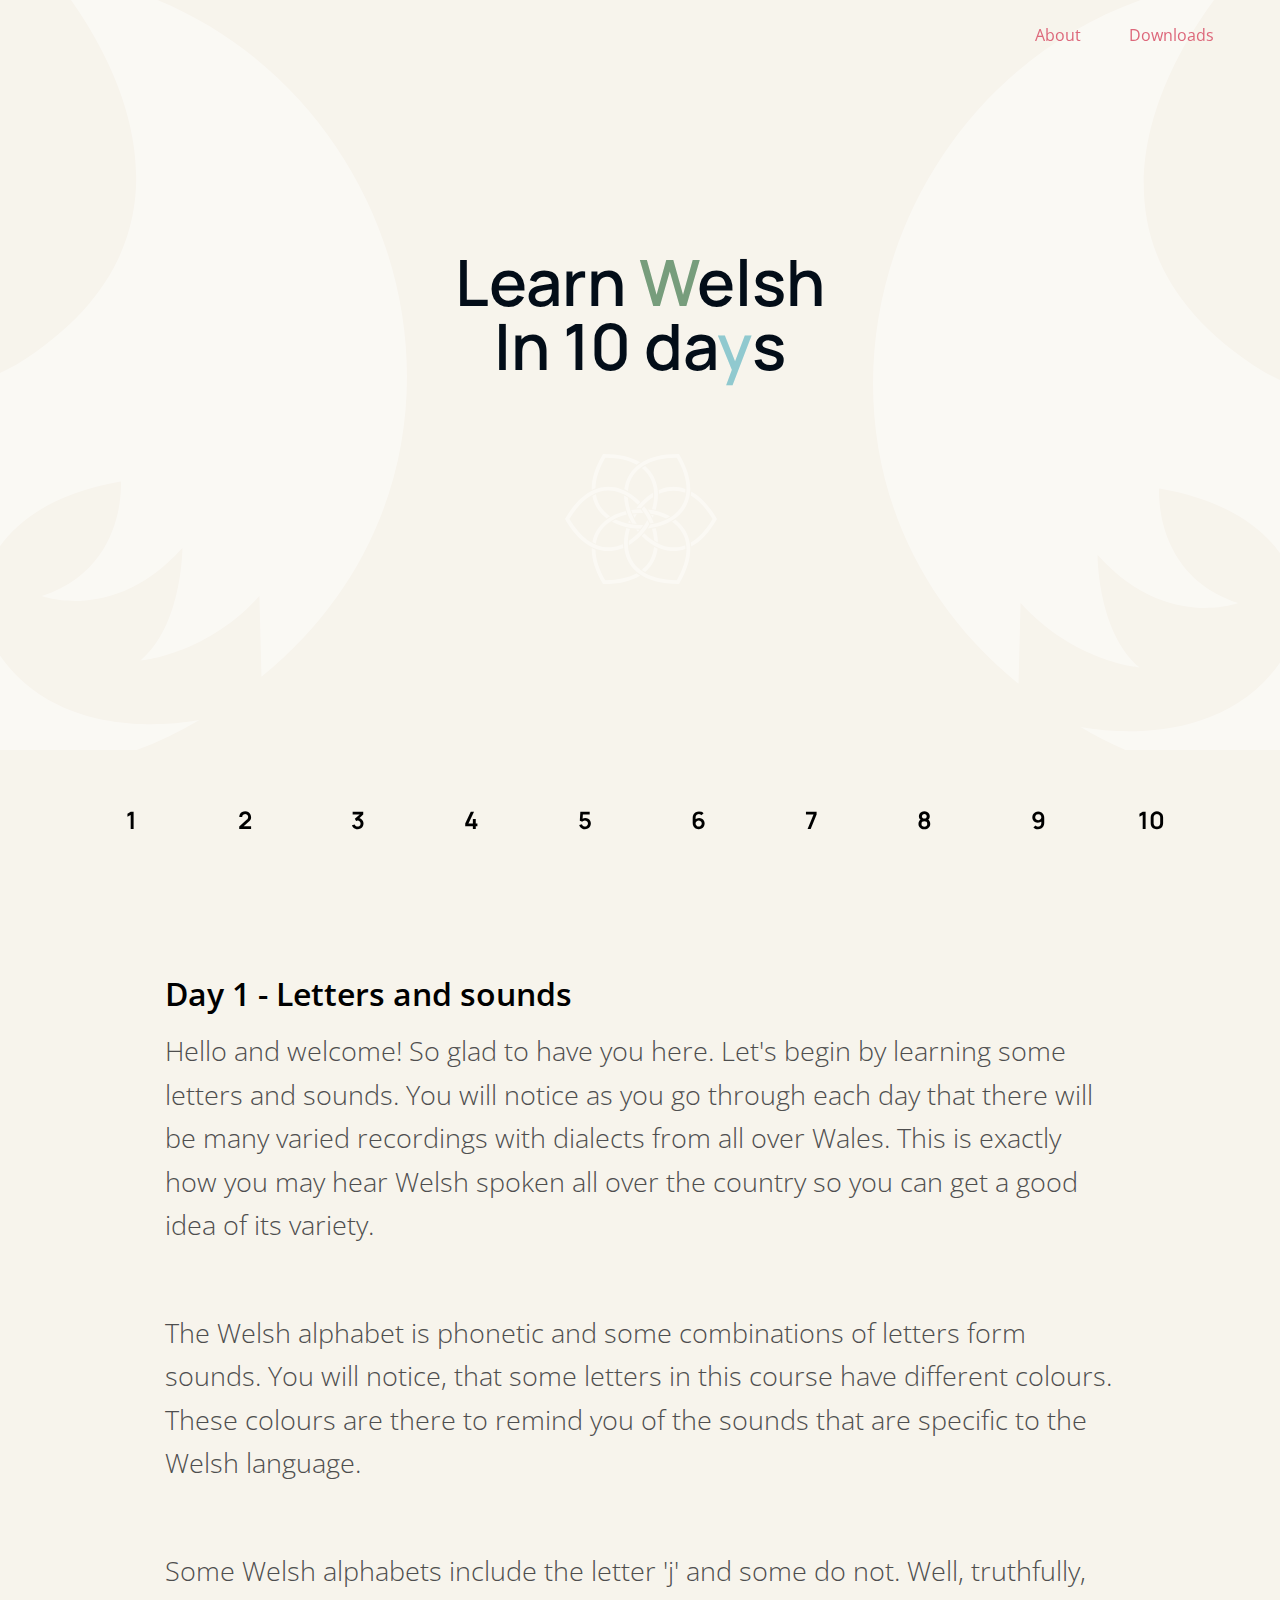
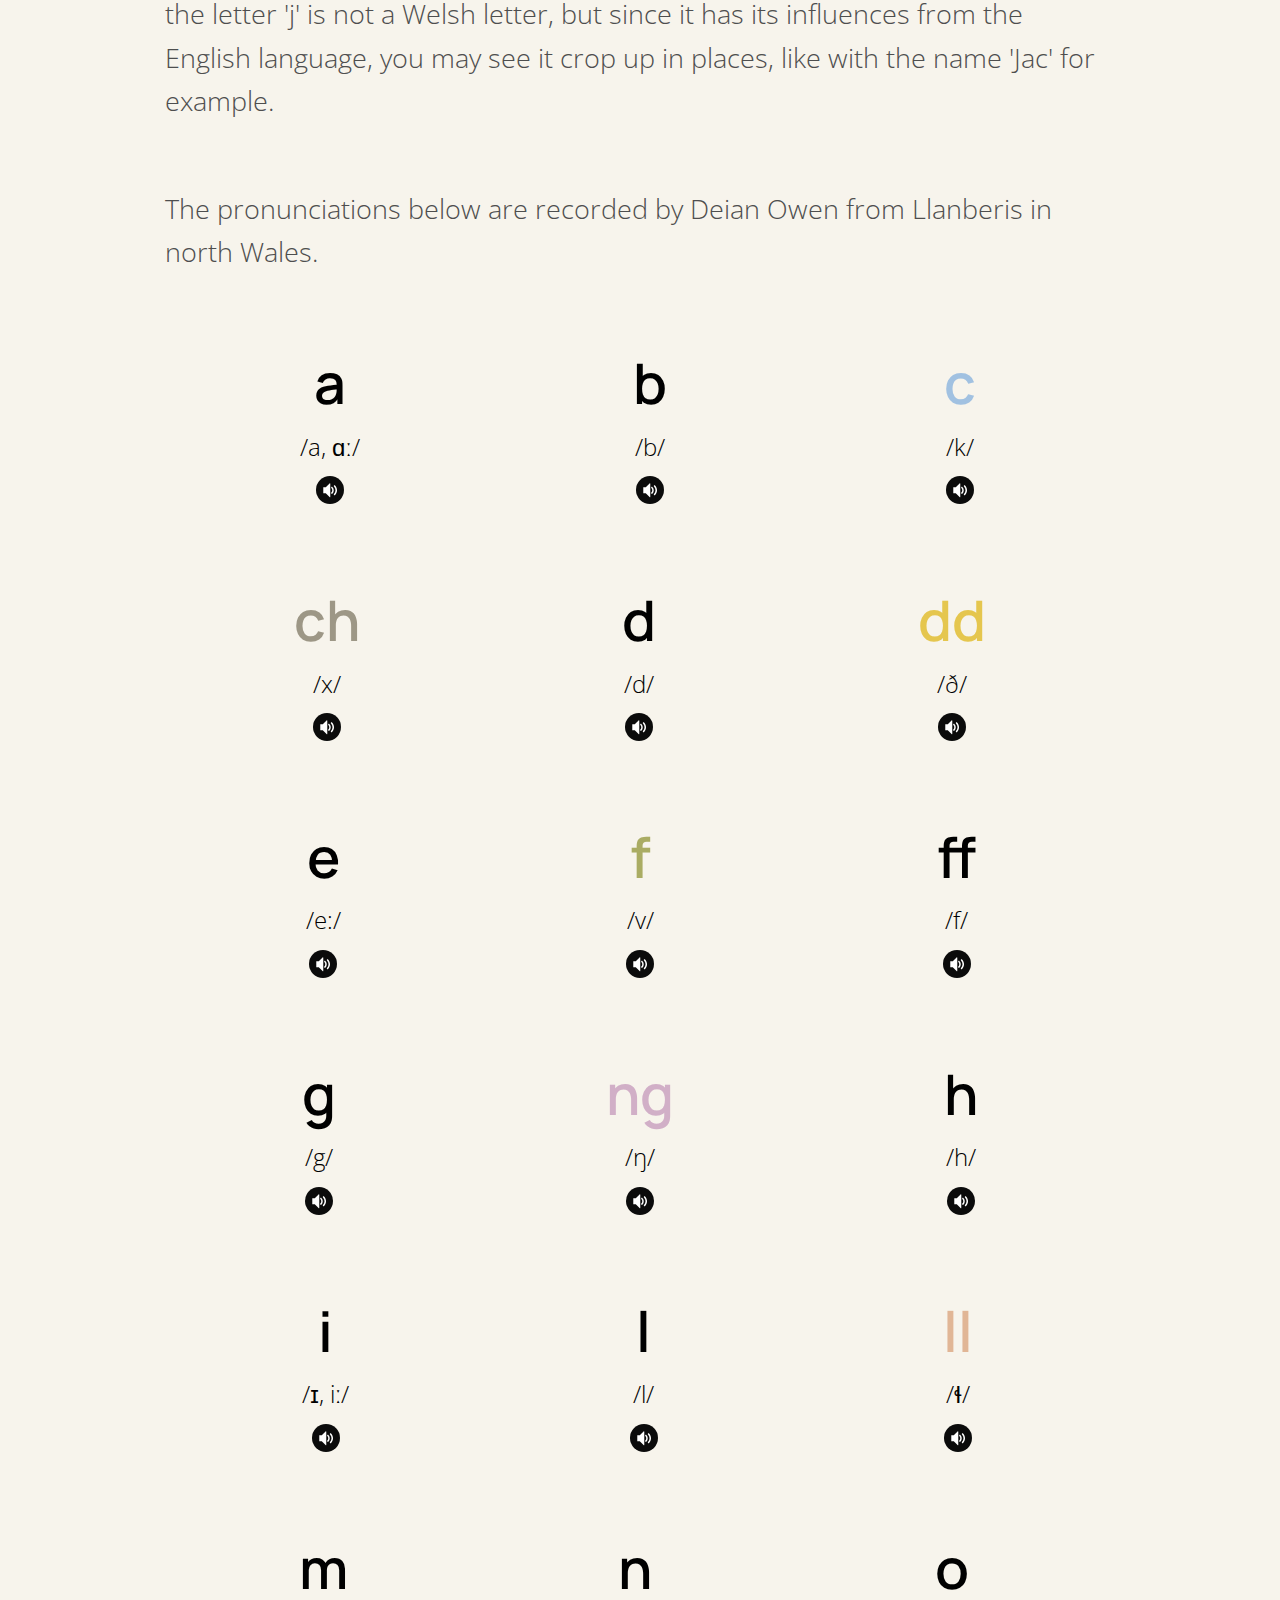
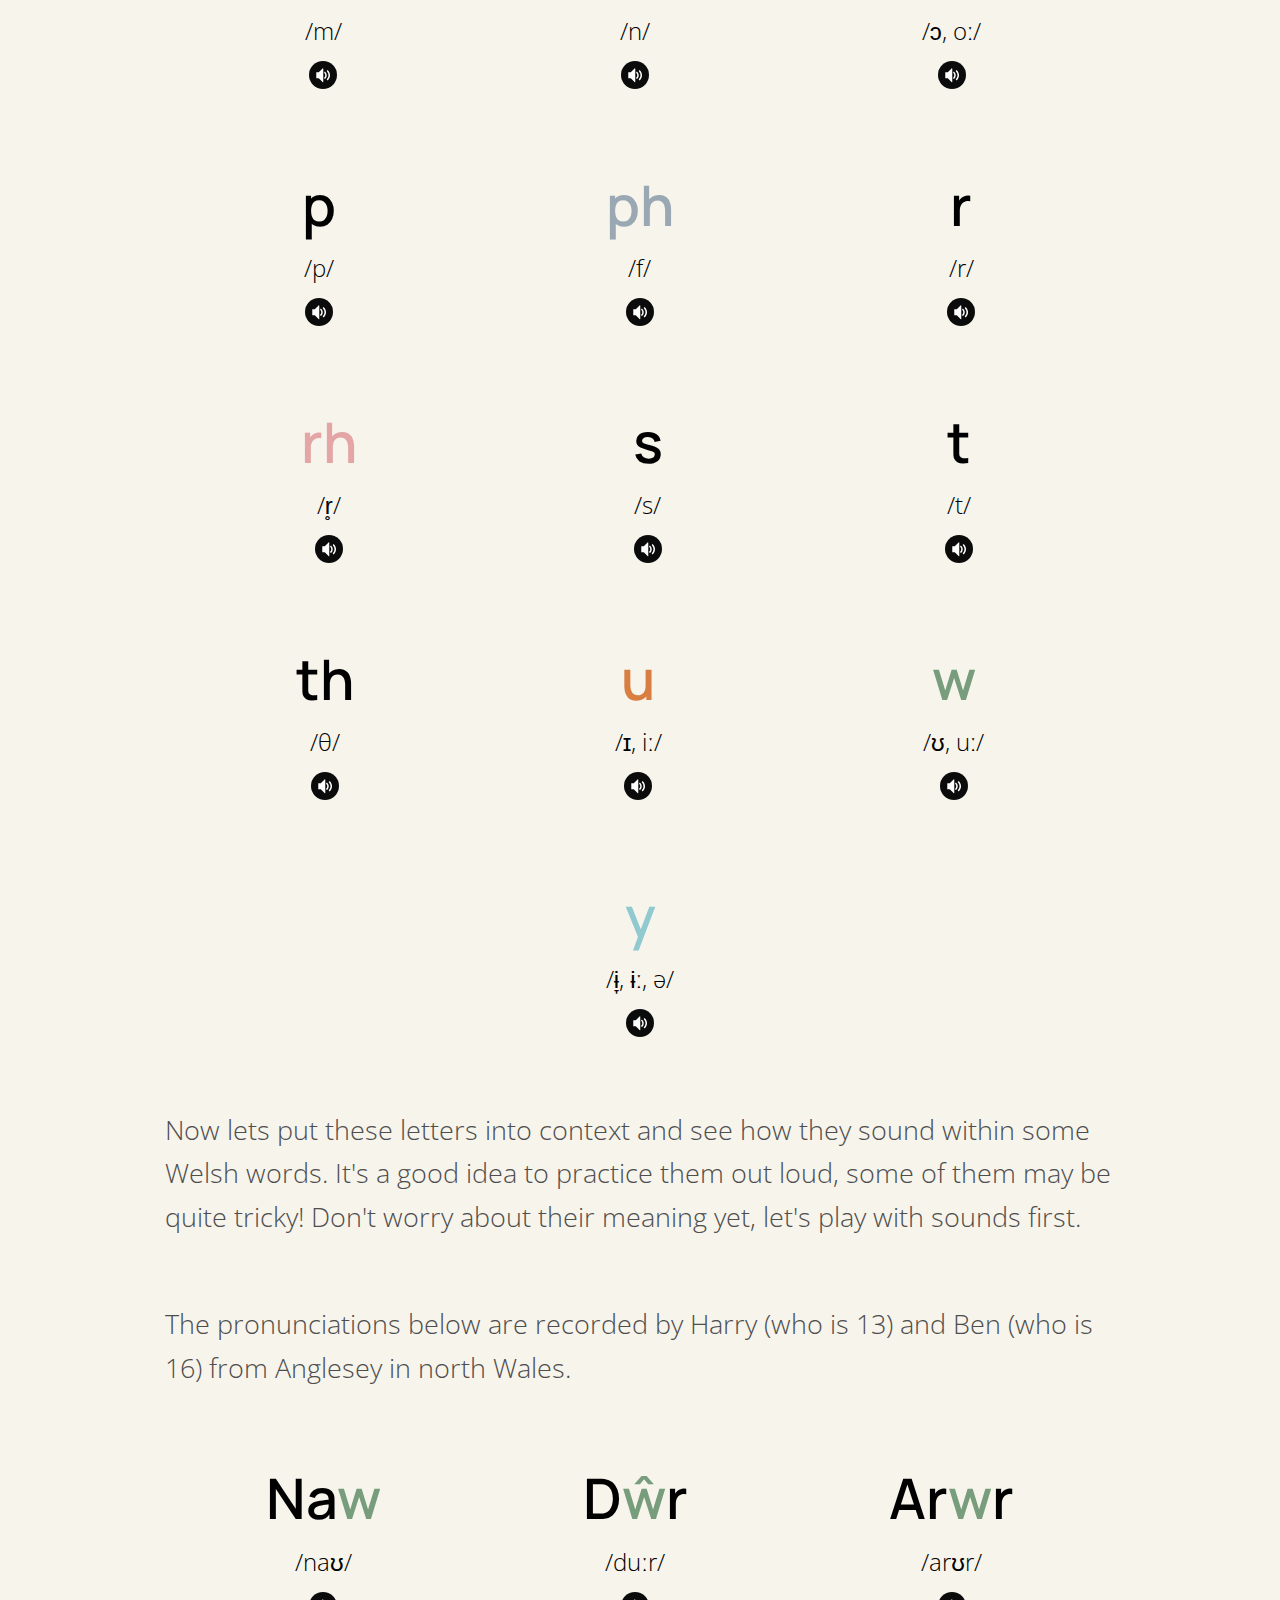
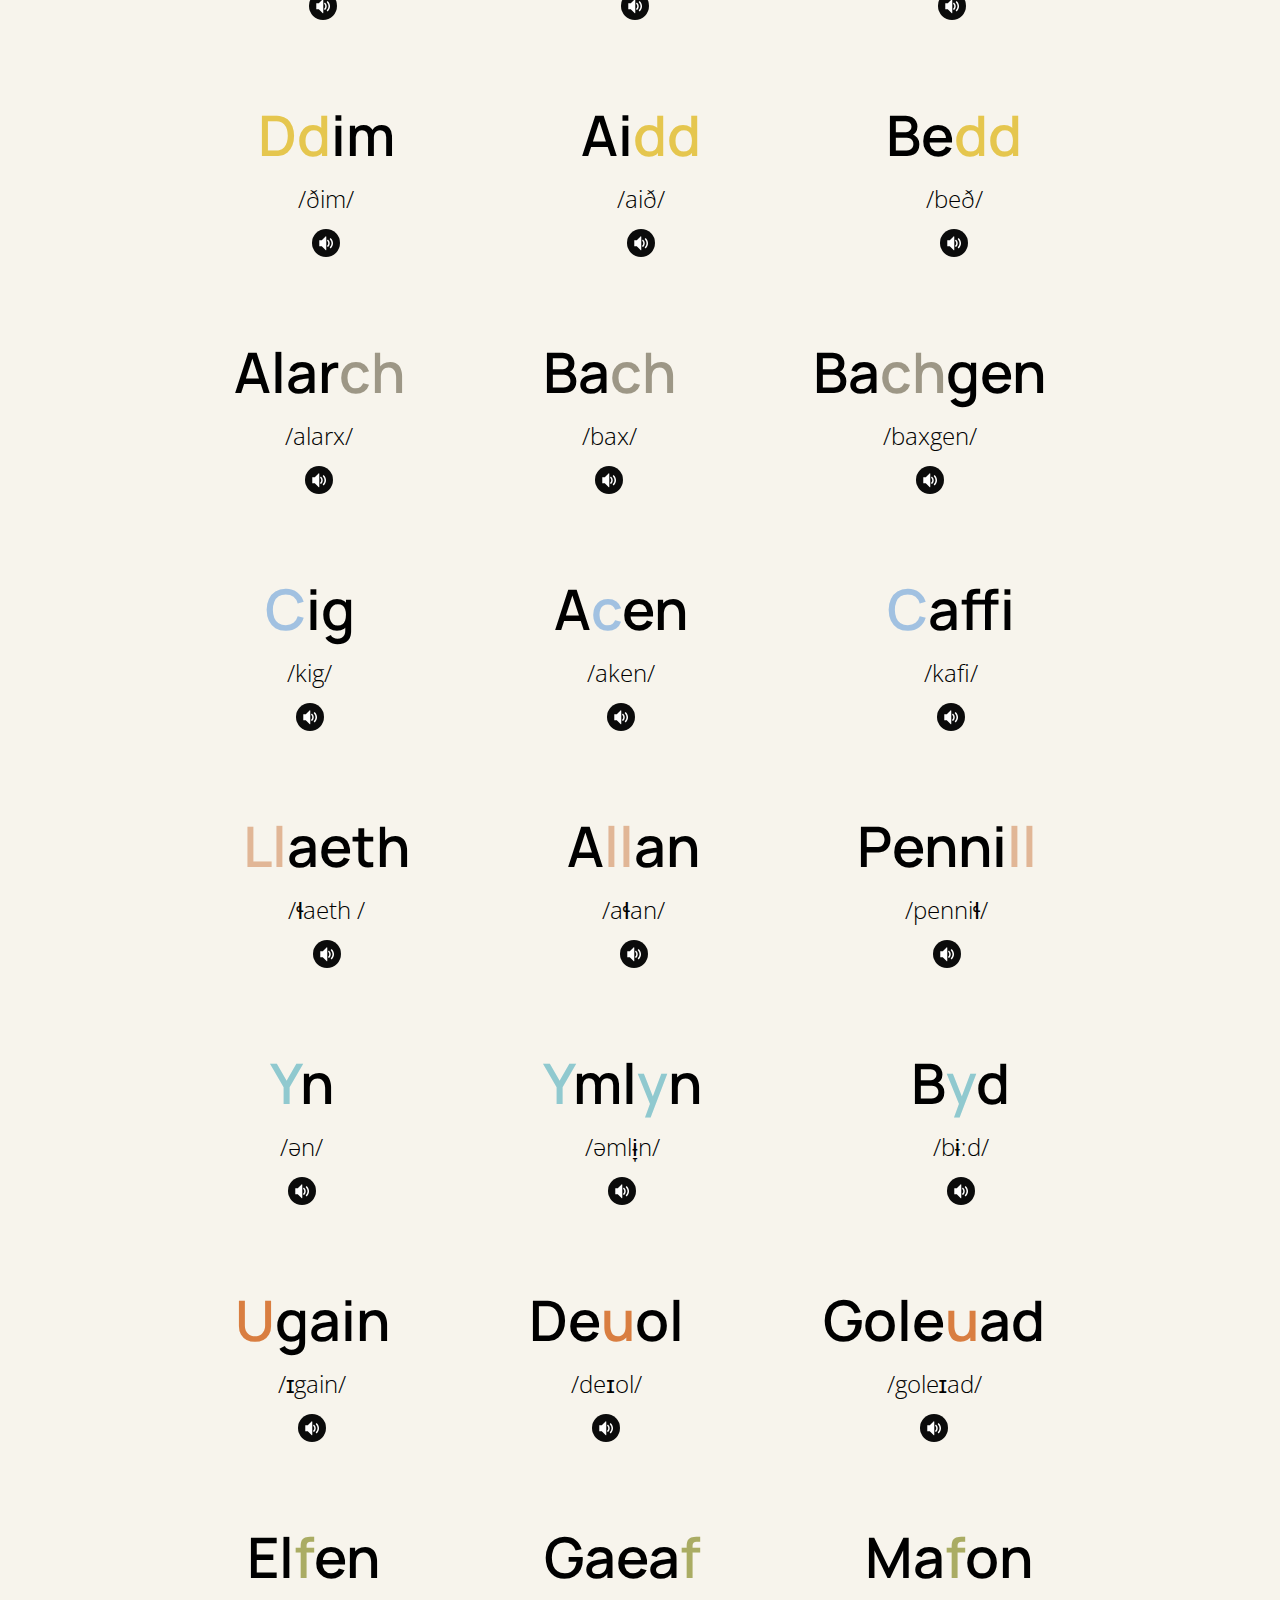
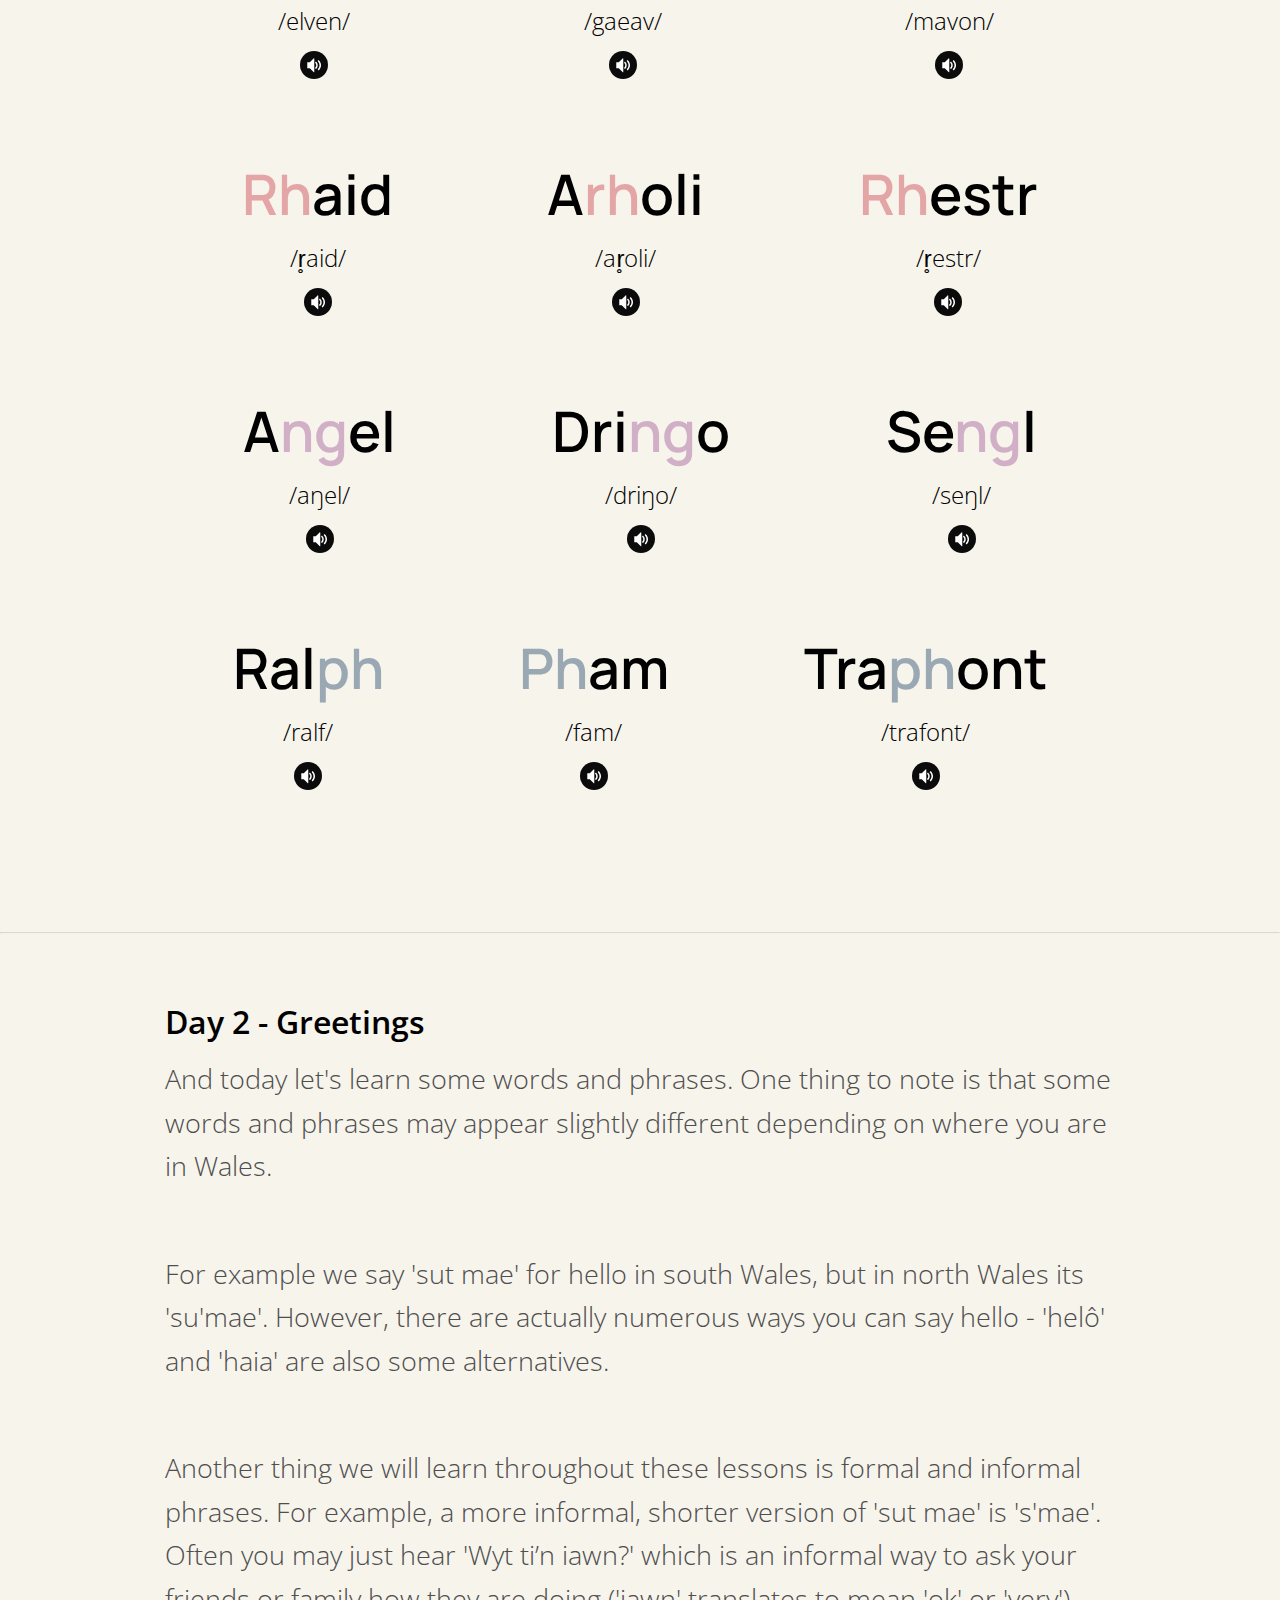
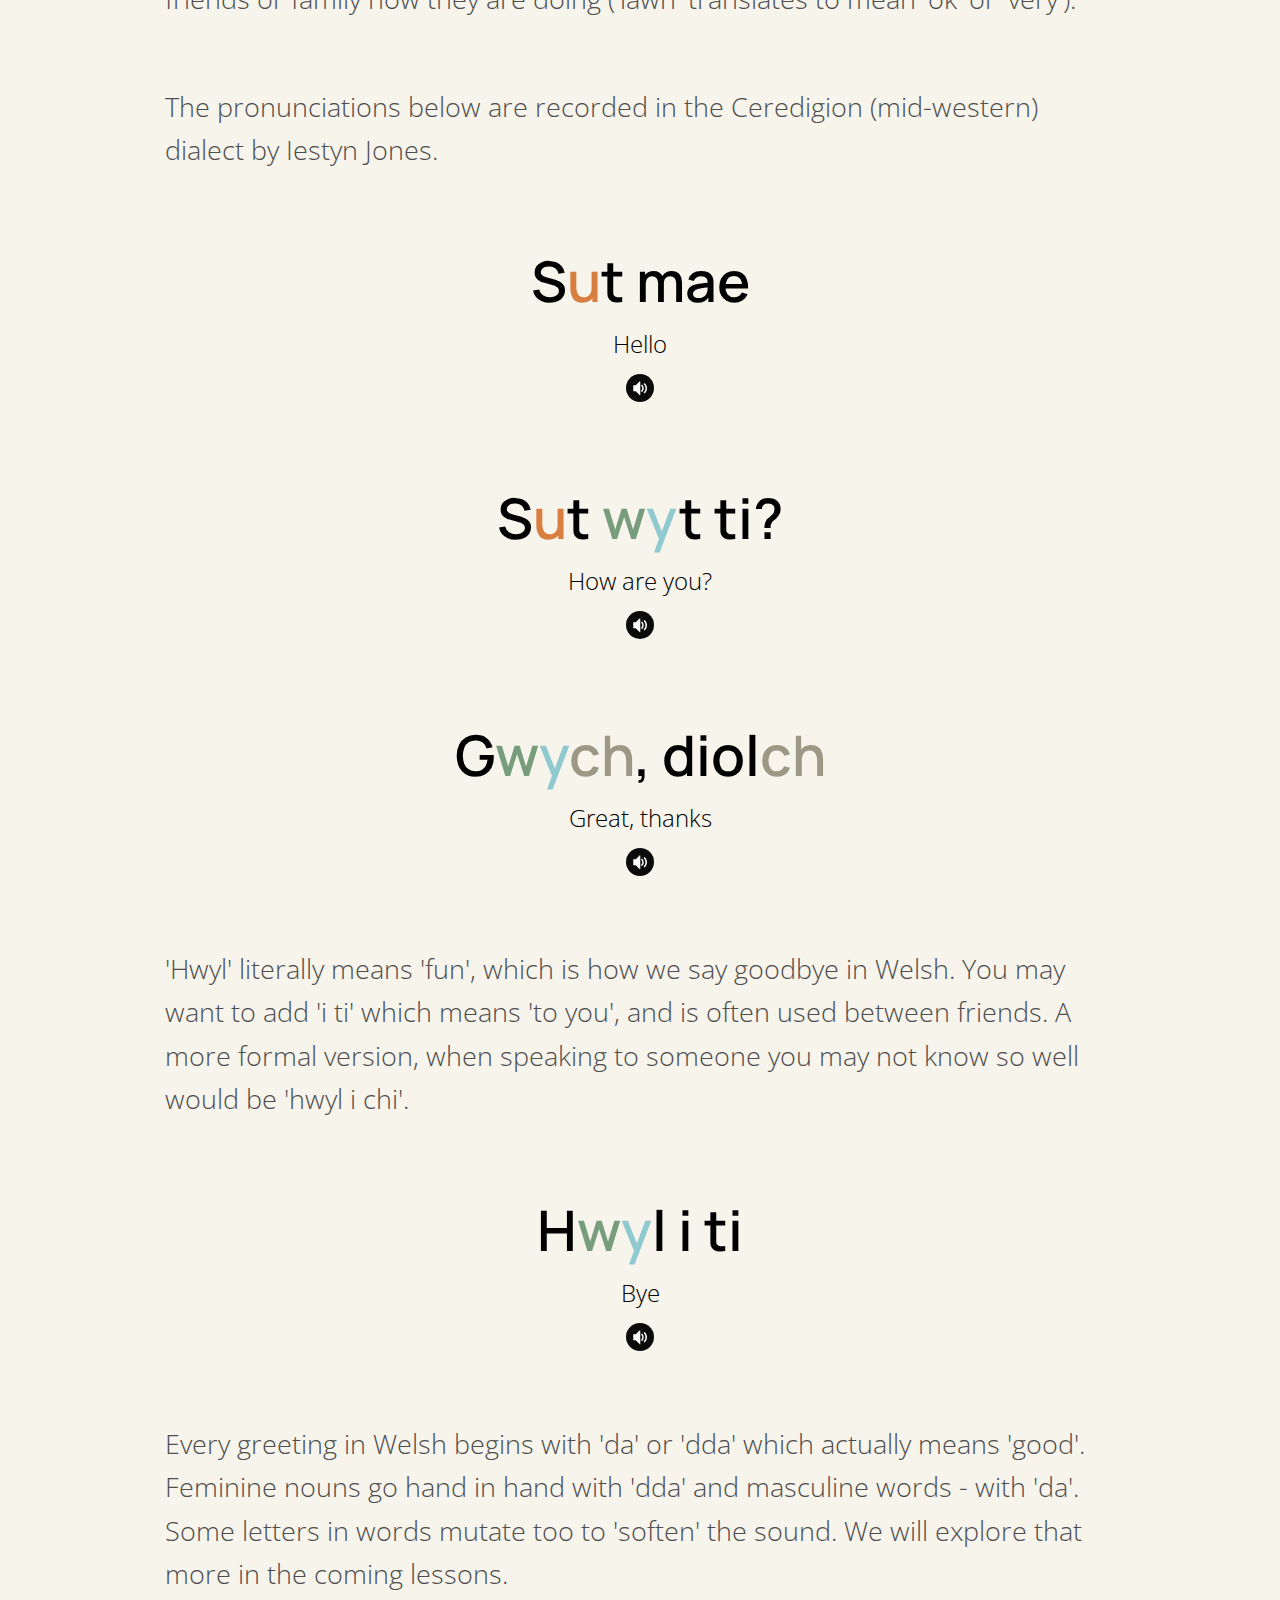
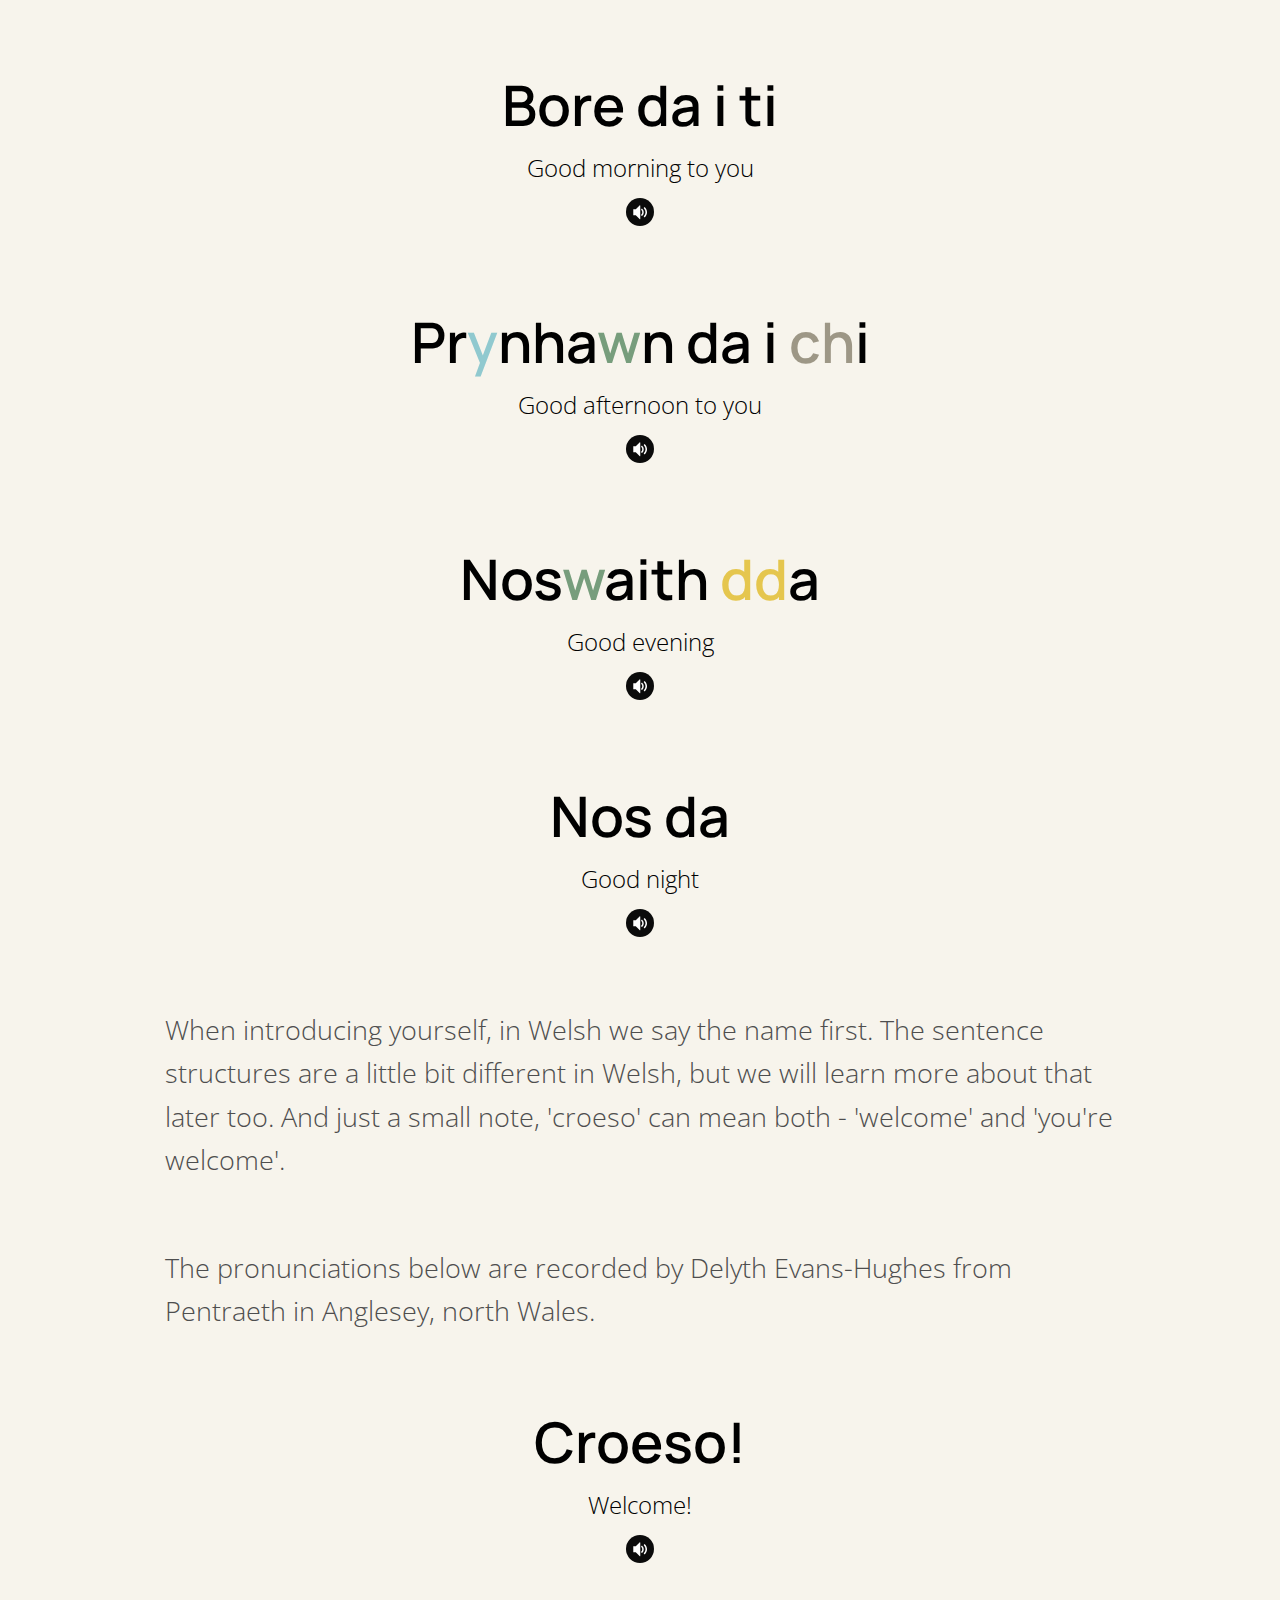
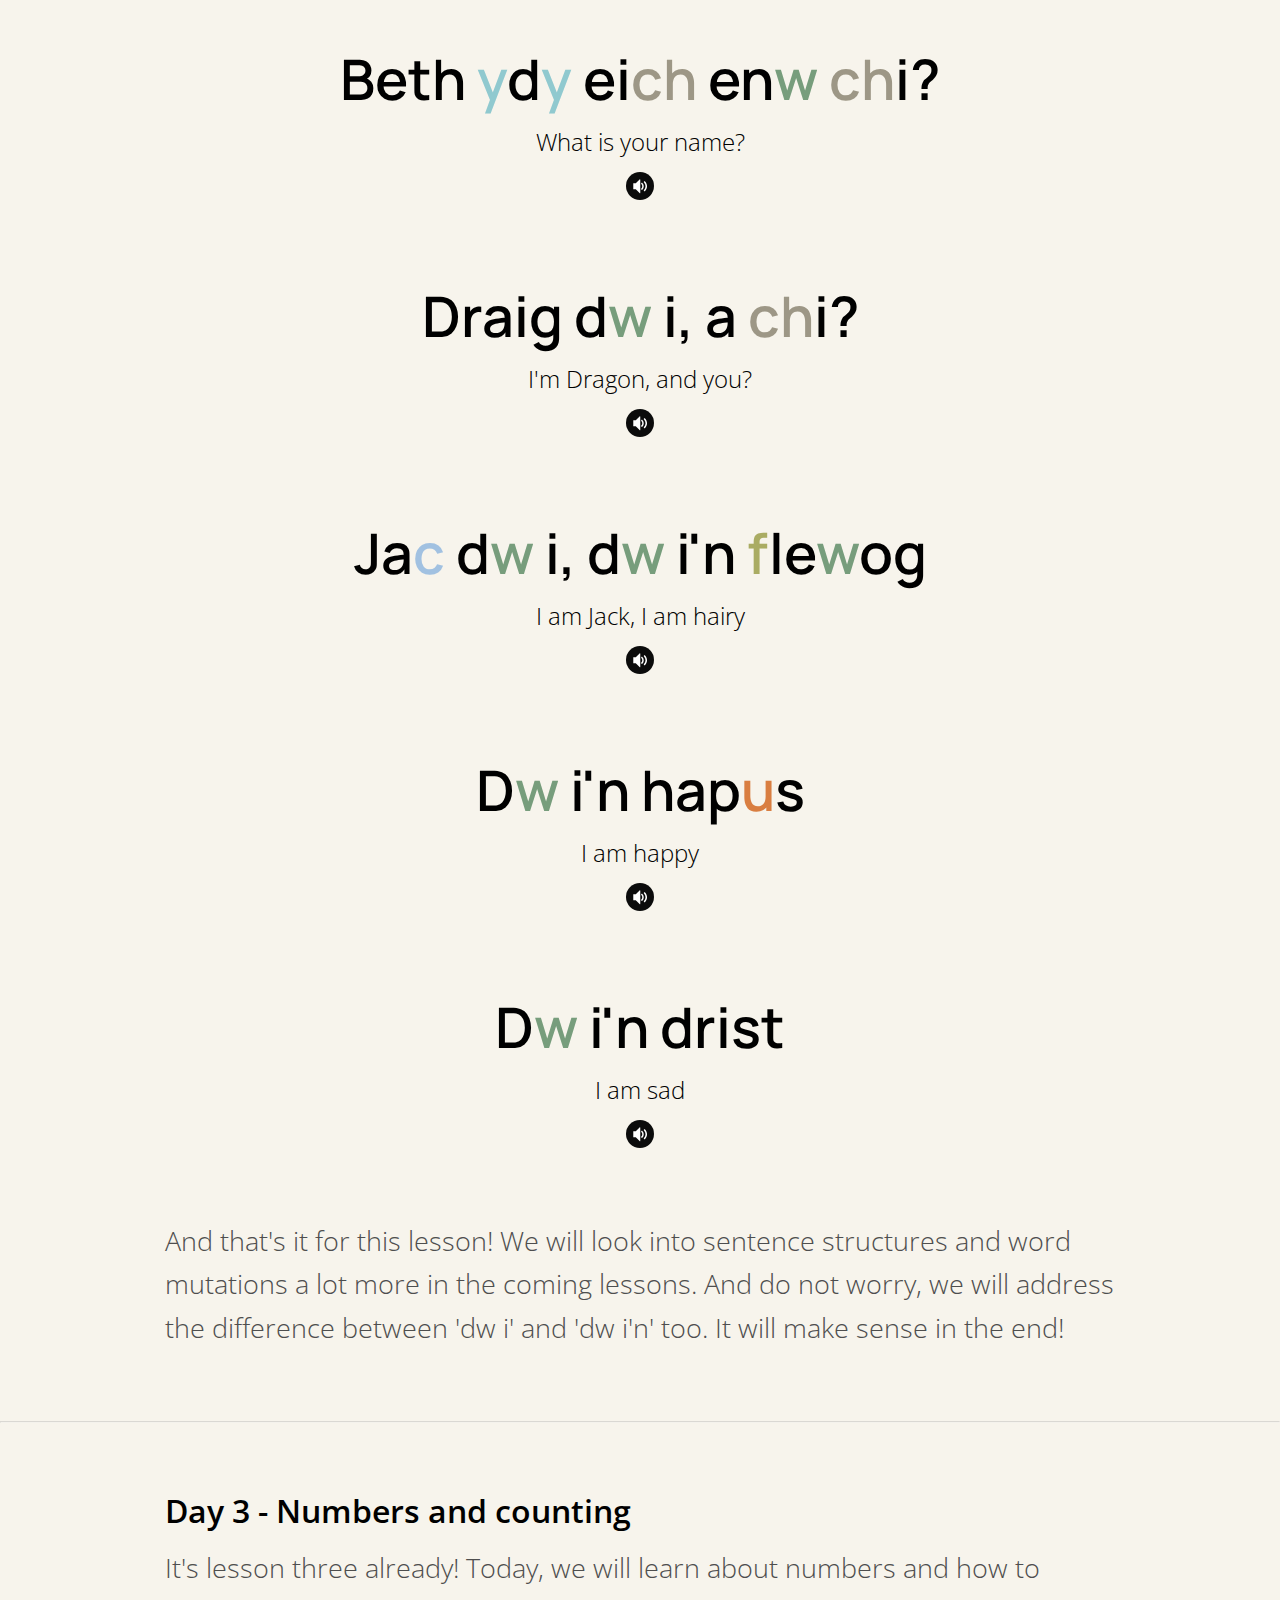
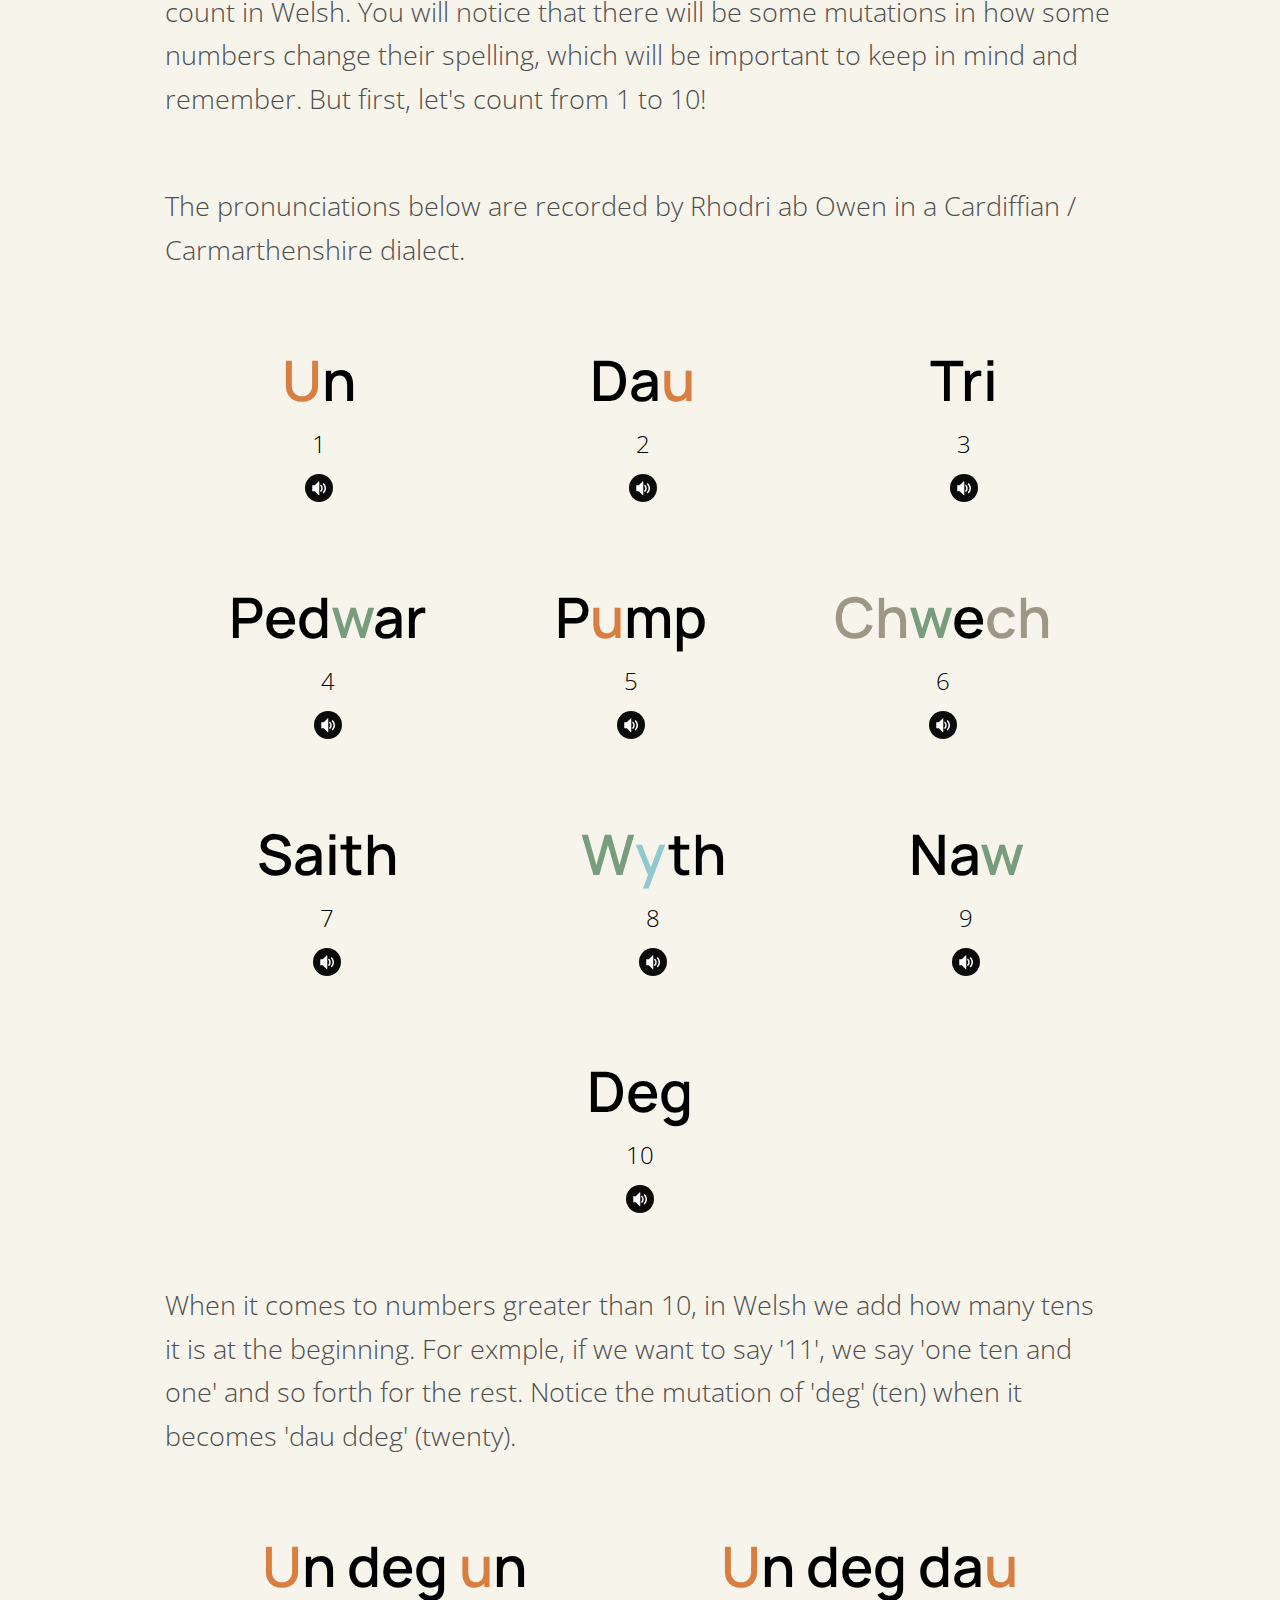
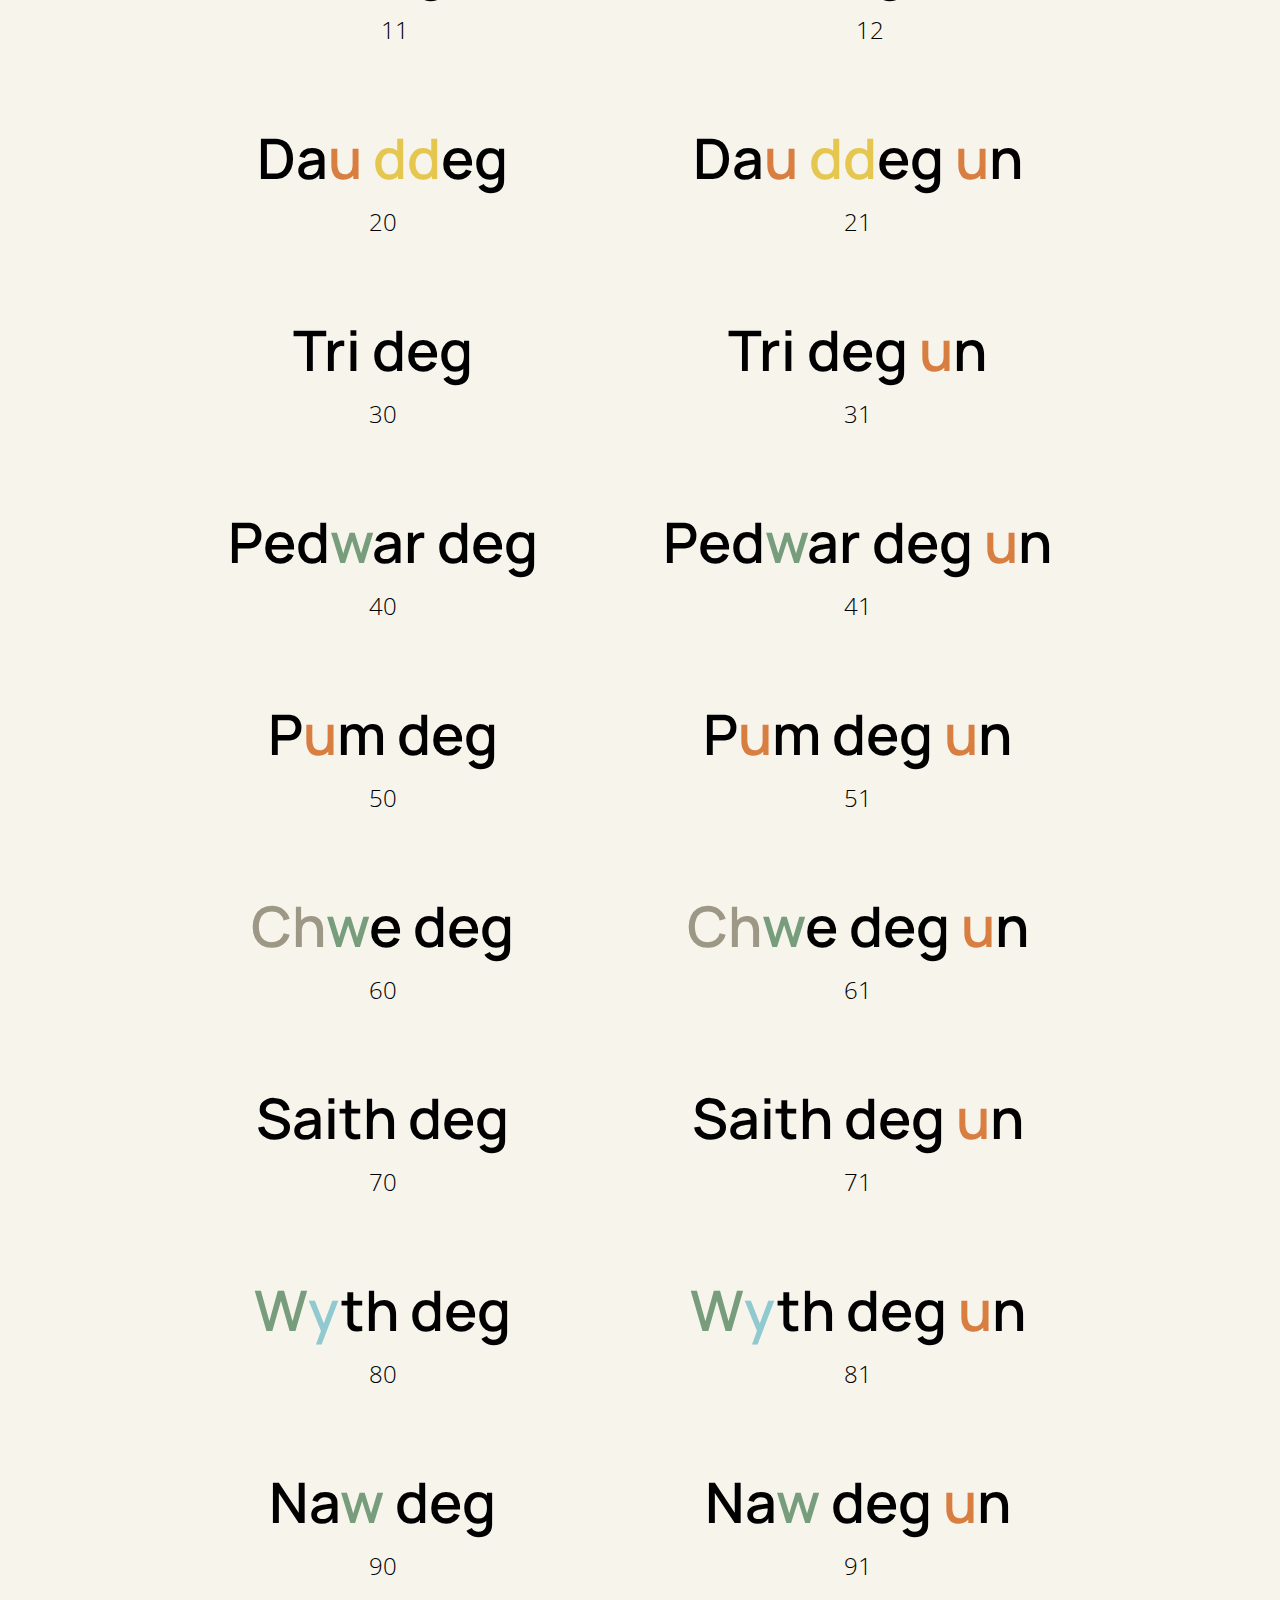
==== commit df3038dc: "numbers update" ====
--- a/index.html
+++ b/index.html
@@ -79,7 +79,7 @@
 			<ul>
 				<li>
 					<a href="#cd-placeholder-1">
-						<b>1</b>
+						<b id="first_child">1</b>
 					</a>
 				</li>
 				<li>
--- a/css/style.css
+++ b/css/style.css
@@ -424,6 +424,7 @@
     transition: padding 0.2s;
   }
   .cd-secondary-nav li a b {
+    font-family: "Manrope", sans-serif;
     text-transform: uppercase;
     font-size: 13px;
     font-size: 1.5rem;
@@ -459,6 +460,10 @@
 
   b#last_child {
     padding: 2px 5px;
+  }
+
+  b#first_child {
+    padding: 2px 14px;
   }
 
   .cd-secondary-nav li:nth-child(1) a span {
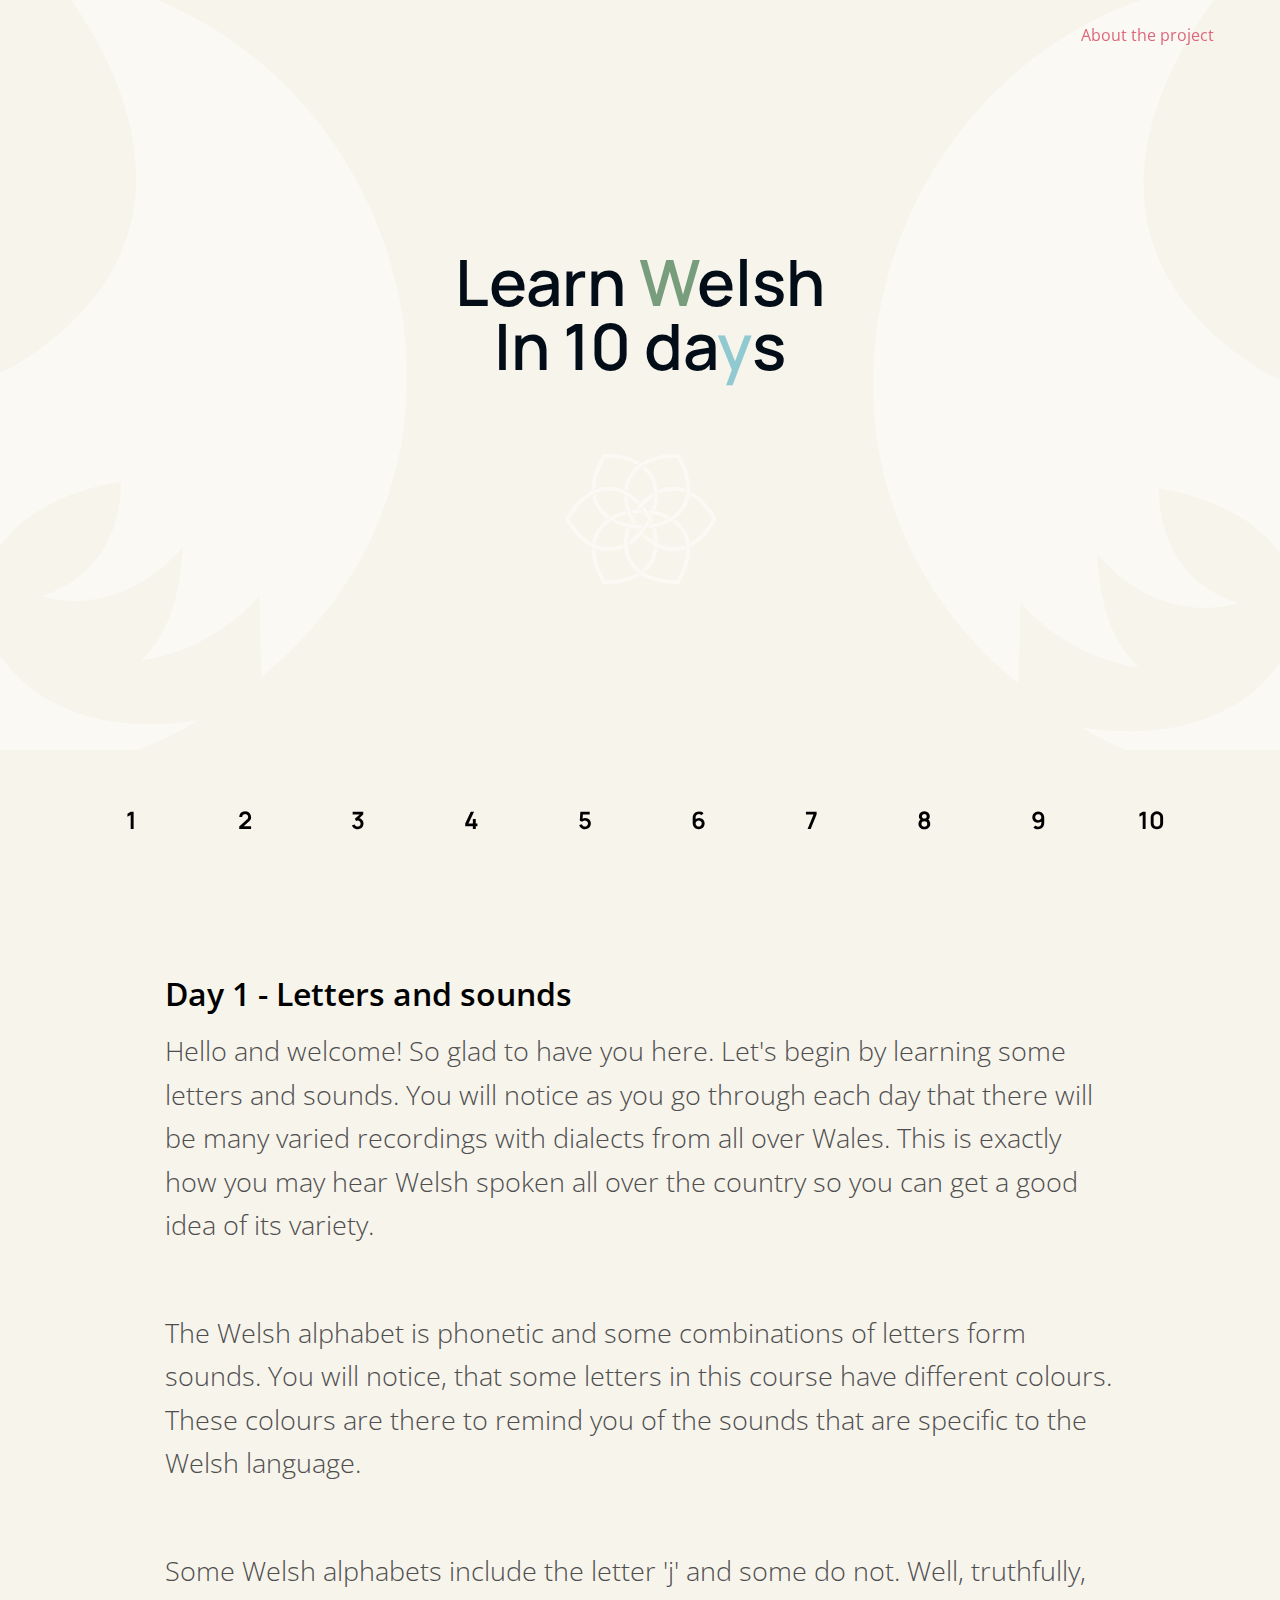
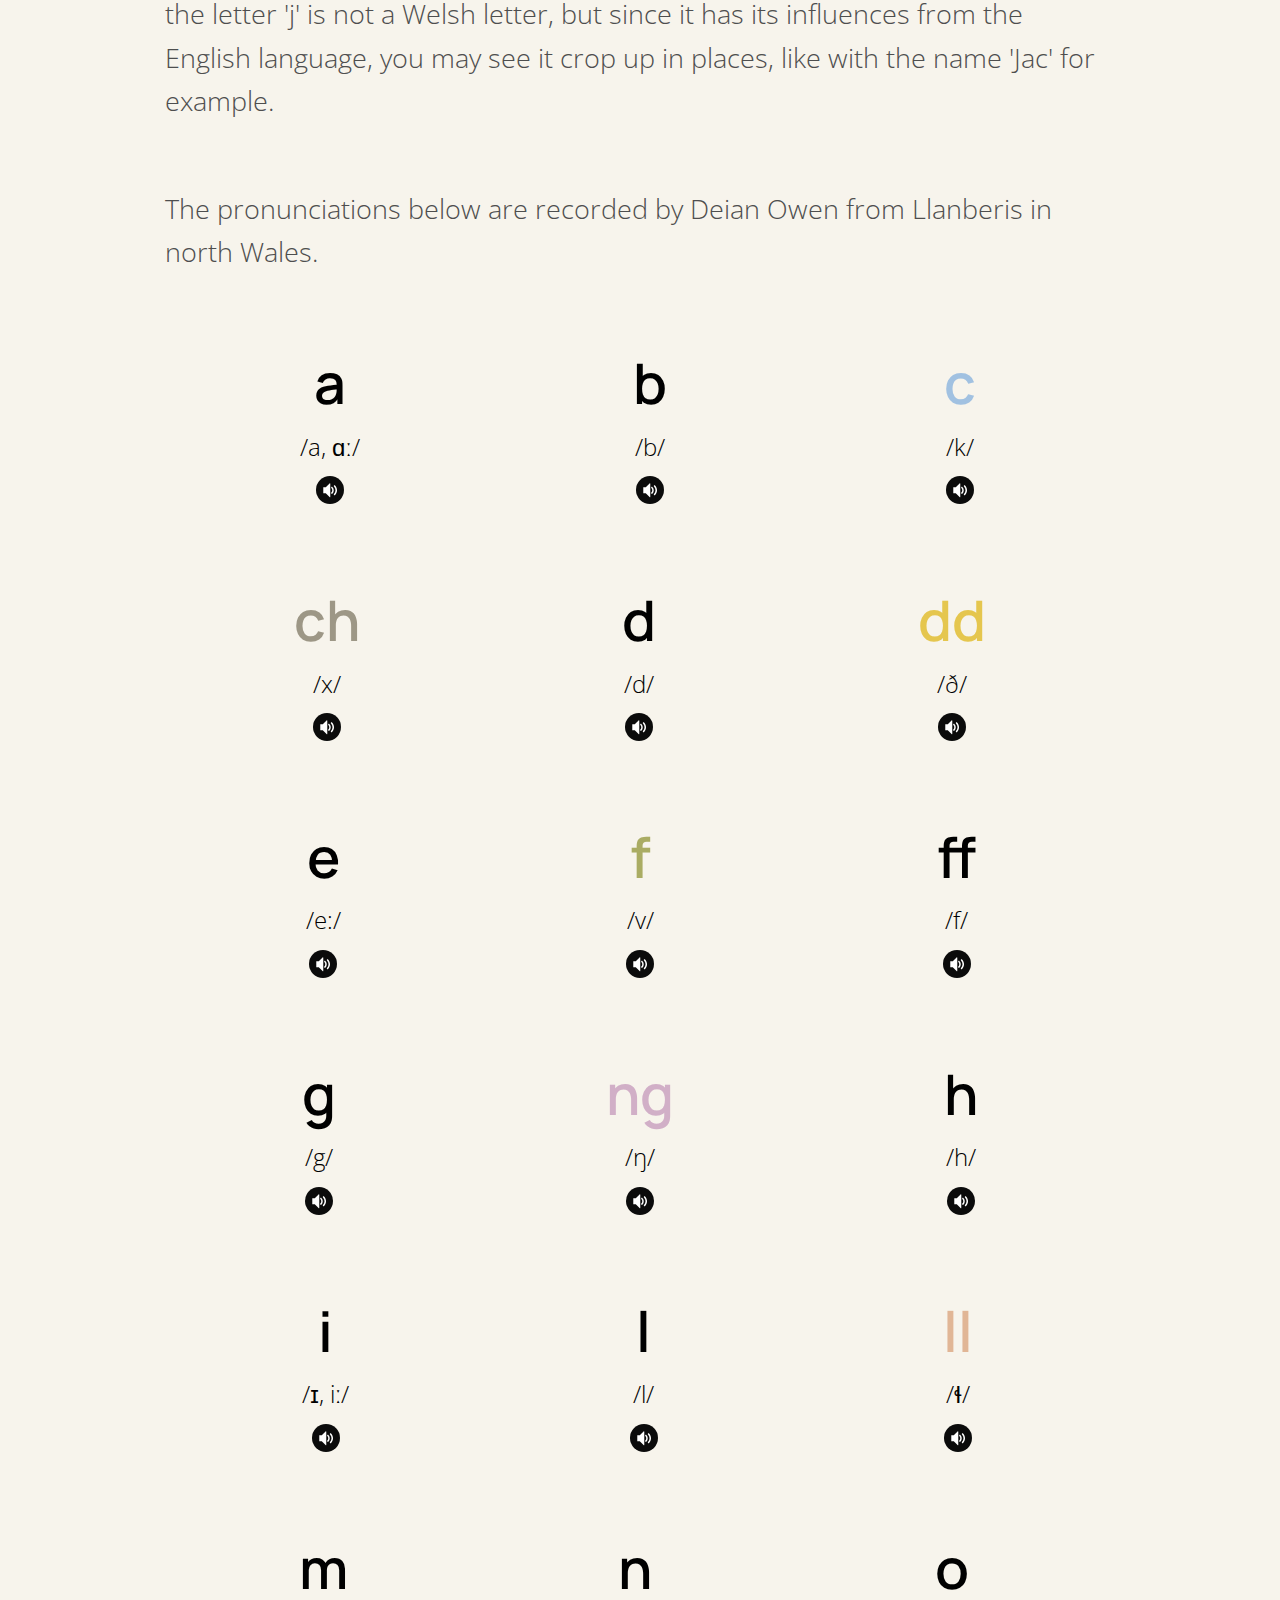
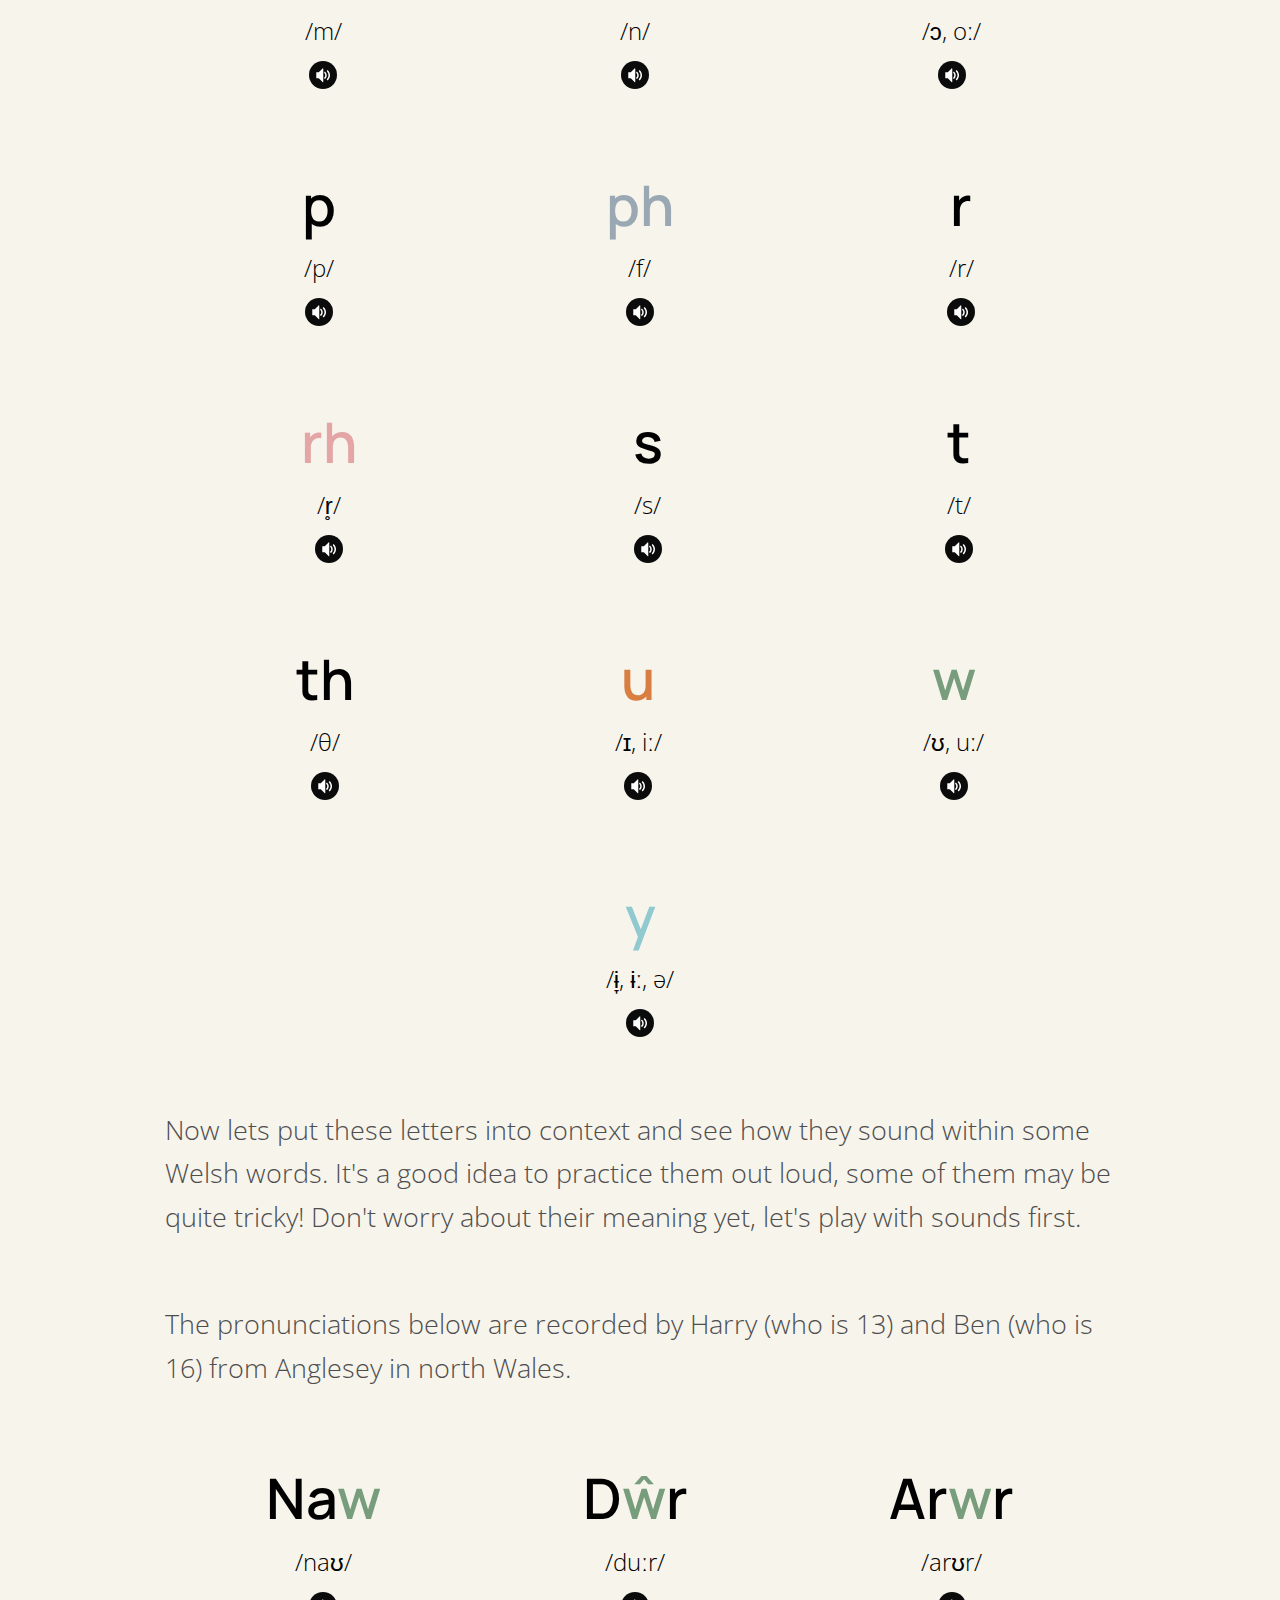
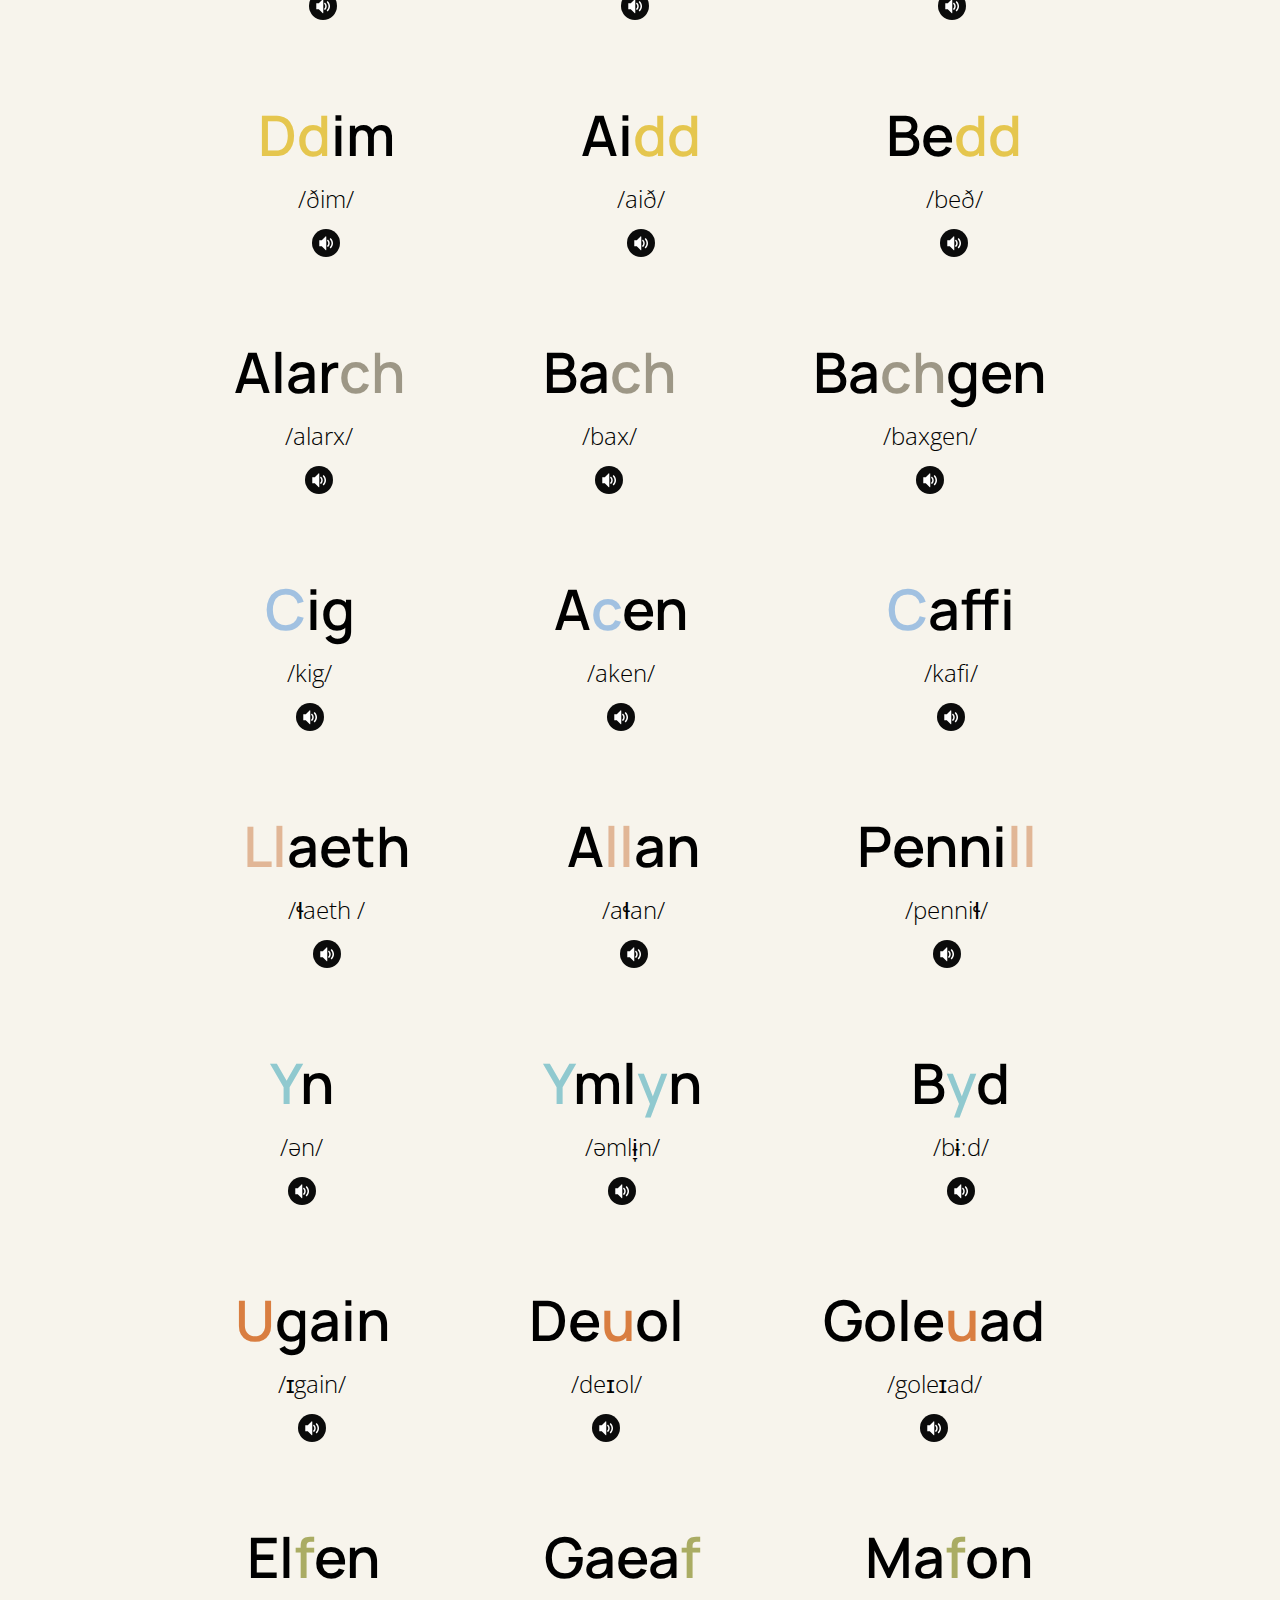
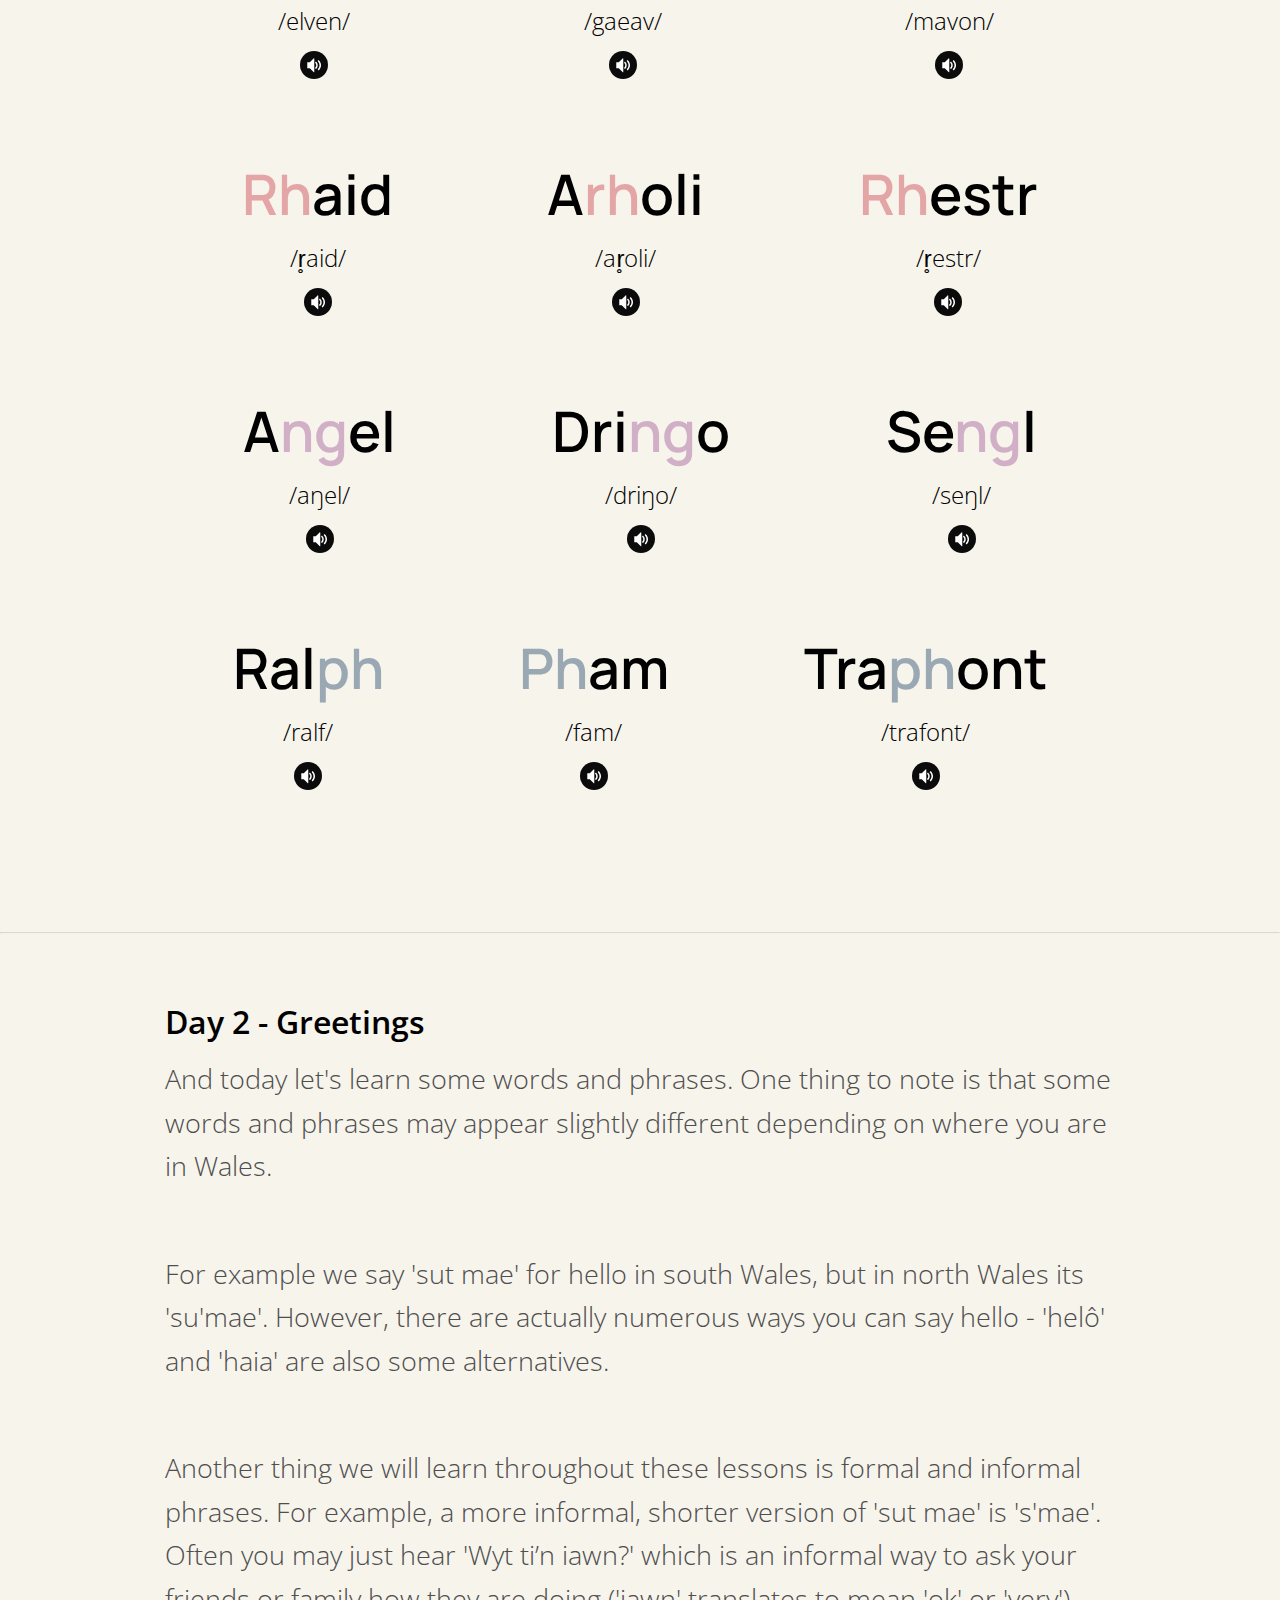
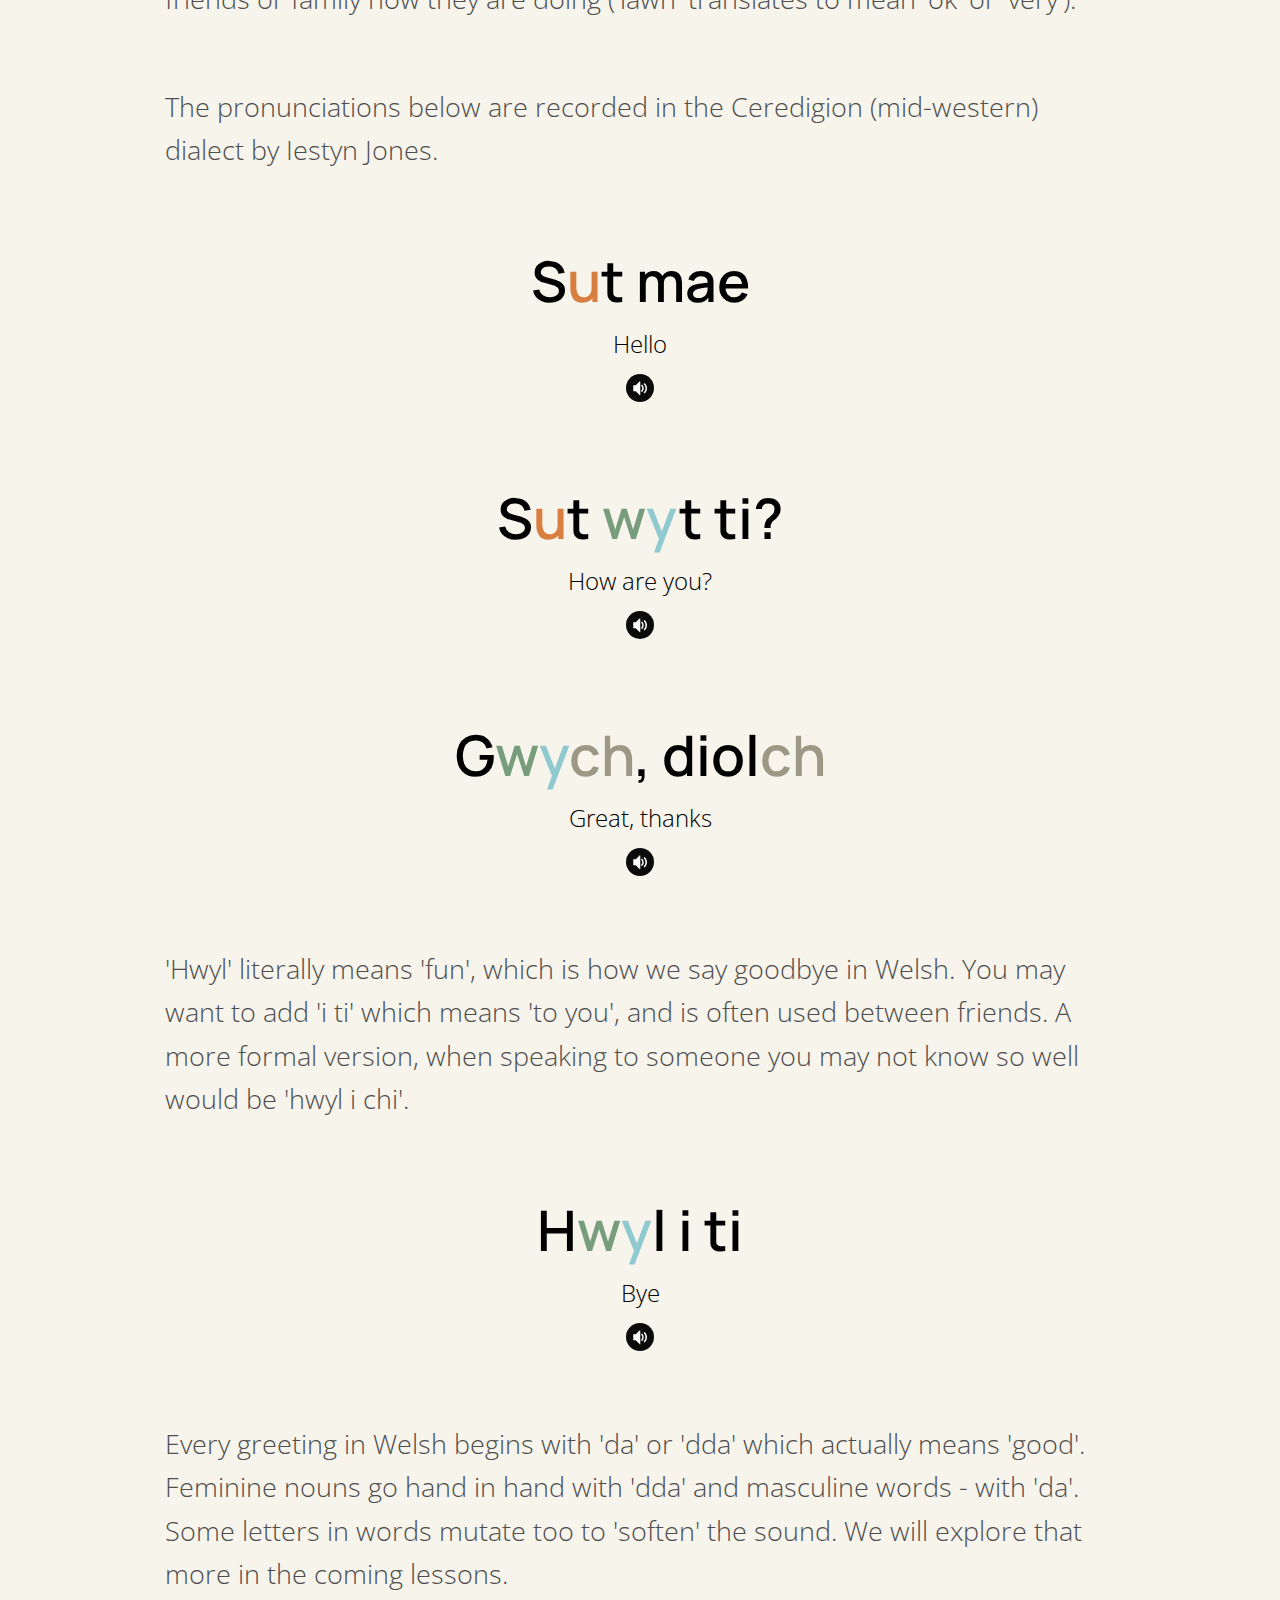
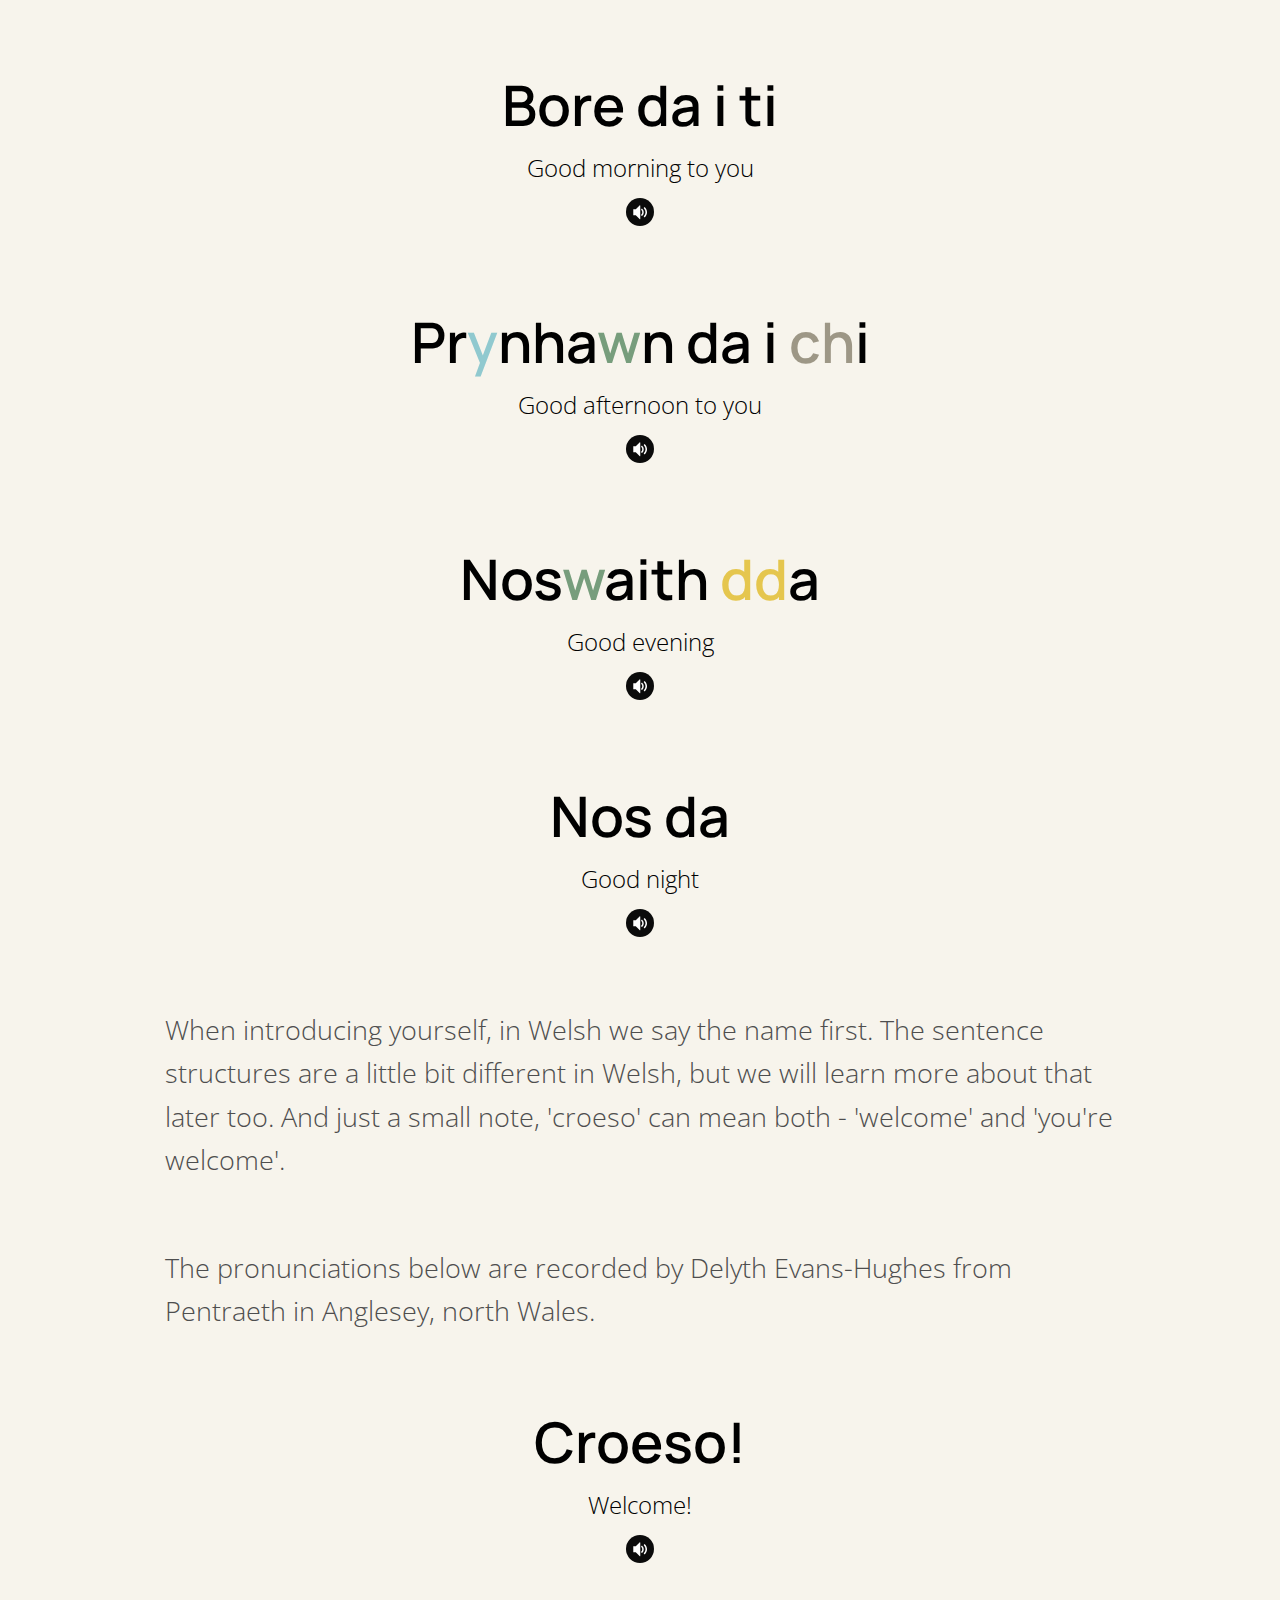
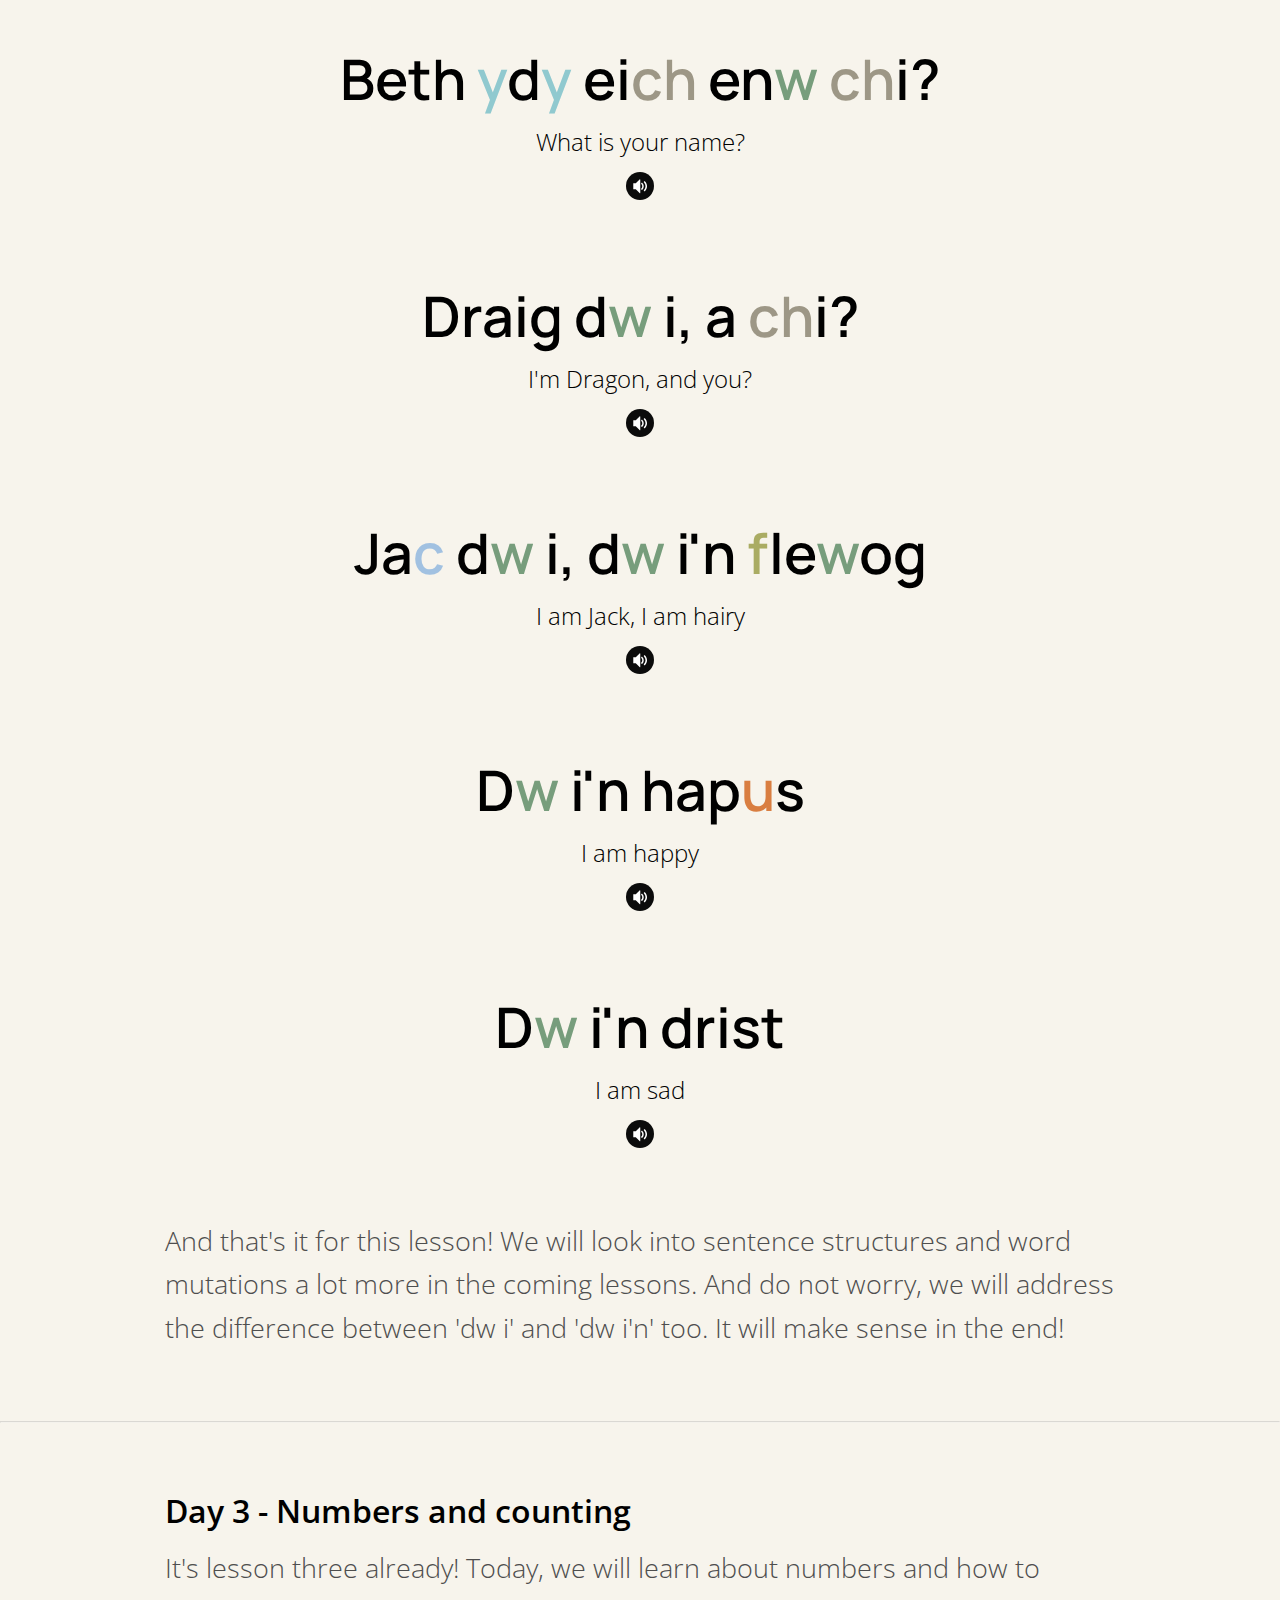
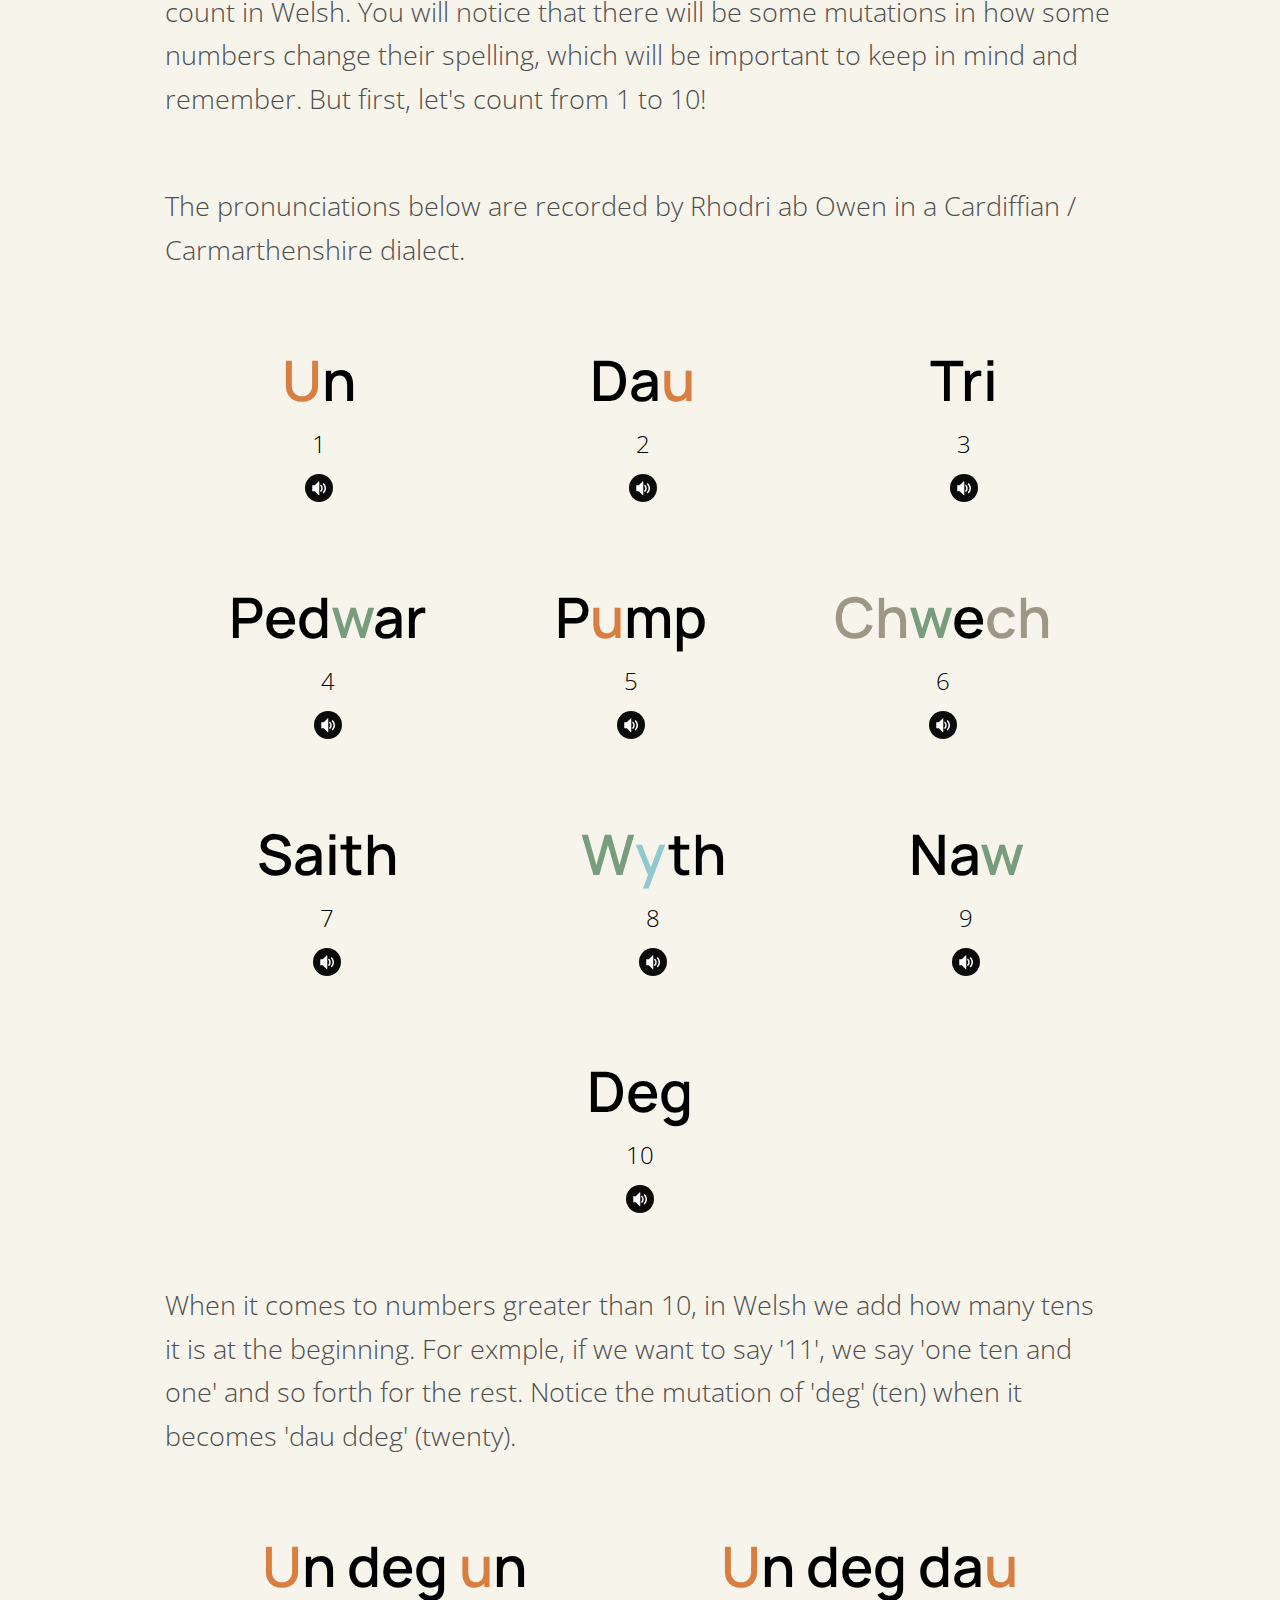
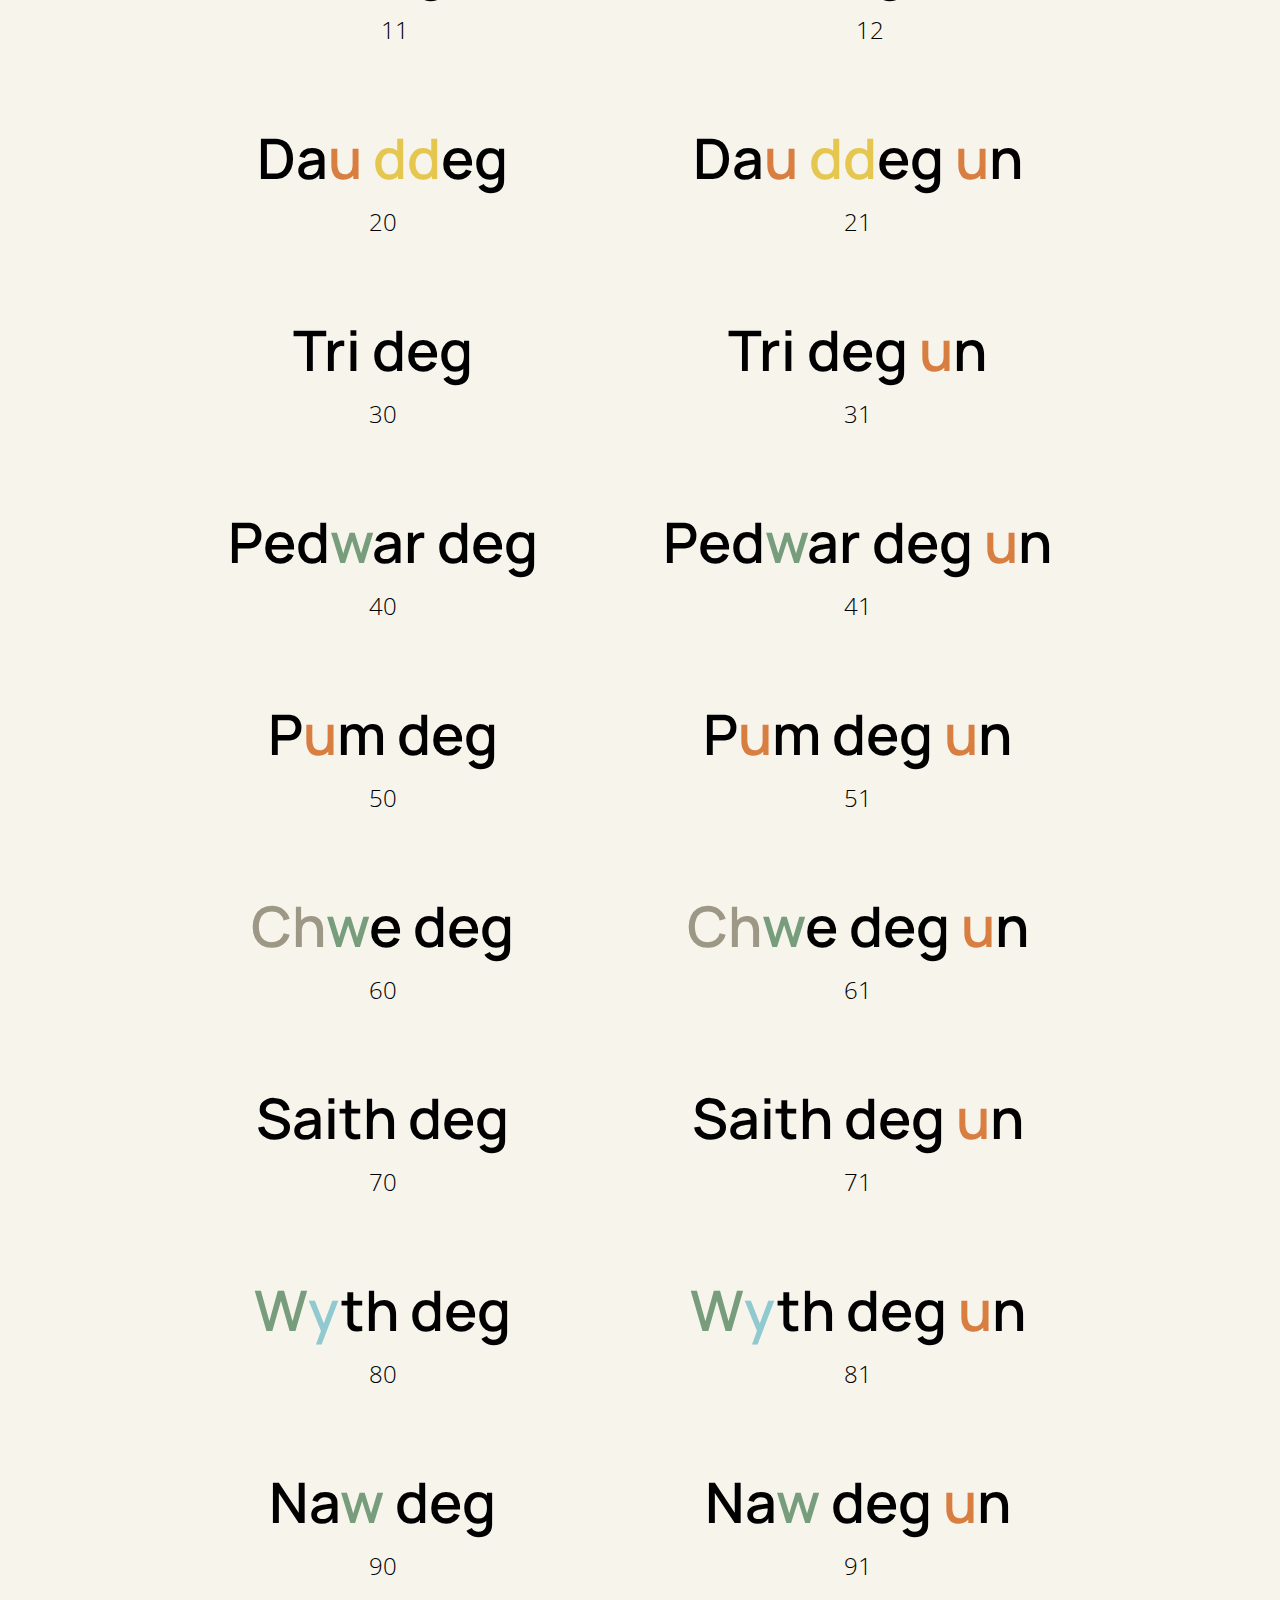
==== commit 0e8bb12d: "removed downloads link" ====
--- a/index.html
+++ b/index.html
@@ -24,7 +24,7 @@
 				<li>
 					<div class="gummy-transition">
 						<main class="modal-main-content">
-								<a href="#modal-1" class="modal_btn cd-modal-trigger">About</a>
+								<a href="#modal-1" class="modal_btn cd-modal-trigger">About the project</a>
 						</main>
 
 						<div class="cd-modal" id="modal-1">
@@ -48,7 +48,7 @@
 								</p>
 								<p>
 									I couldn't have done it without these people, so a big thanks to: Craig R Coles, Gwenllian Jones, Angharad Davies, Beth Jones, Kevin Barlow and his 2 boys,
-									Iestyn Jones, Daniel Mathias, Mary Hennessey, Steff Carrington, Deian Owen, Gemma Morgan, Rhodri ab Owen, Rhys ap Trefor..
+									Iestyn Jones, Daniel Mathias, Mary Hennessey, Steff Carrington, Deian Owen, Gemma Morgan, Rhodri ab Owen, Rhys ap Trefor, Delyth Evans-Hughes, Manon Fôn, Daf and Elin Tudur..
 								</p>
 							</div> <!-- .modal-content -->
 
@@ -62,7 +62,6 @@
 					</div>
 
 				</li>
-				<li><a href="#0">Downloads</a></li>
 			</ul>
 		</nav> <!-- cd-primary-nav -->
 	</header>
@@ -1730,10 +1729,20 @@
 			<p class="margin-bottom-small">The expression for 'no, I do not' in Welsh is 'nac ydw'. 'Ydw' means 'yes' but it also stands for 'I am' or 'I do'.
 			In English we say 'no' or 'yes', however in Welsh we say 'I do' or 'I do not' in this case. However, there are many ways of saying 'no' in Welsh, and that depends on what you are saying no to. </p>
 
+			<p class="margin-bottom-small">The pronunciations below are recorded by Elin Tudur, originally from Cardigan in west Wales.</p>
+
 			<container class="inline margin-bottom-small">
 				<container class="letter-container welsh_three">
 					<p class="welsh_three">Na<span id="c">c</span> <span id="y">y</span>d<span id="w">w</span>, d<span id="w">w</span> i <span id="dd">dd</span>im eisia<span id="u">u</span> reis</p>
 					<p class="welsh-small">No, I don't want rice</p>
+					<container class="audio audio--inactive">
+						<button class="button" data-play="Nac_ydw_dw_i_ddim_eisiau_reis">
+							<img class="icon icon--play" src="img/voice_icon.svg" alt="play sound"></a>
+						</button>
+						<audio data-audio="Nac_ydw_dw_i_ddim_eisiau_reis" preload="auto">
+							<source src="sounds/lesson_4/Nac_ydw_dw_i_ddim_eisiau_reis.mp3">
+						</audio>
+					</container>
 				</container>
 			</container>
 
@@ -1741,6 +1750,14 @@
 				<container class="letter-container welsh_three">
 					<p class="welsh_three">D<span id="w">w</span> i <span id="dd">dd</span>im <span id="y">y</span>n m<span id="w">w</span><span id="y">y</span>nha<span id="u">u</span> ffr<span id="w">w</span><span id="y">y</span>tha<span id="u">u</span></p>
 					<p class="welsh-small">I don't enjoy fruit</p>
+					<container class="audio audio--inactive">
+						<button class="button" data-play="Dw_i_ddim_yn_mwynhau_ffrwythau">
+							<img class="icon icon--play" src="img/voice_icon.svg" alt="play sound"></a>
+						</button>
+						<audio data-audio="Dw_i_ddim_yn_mwynhau_ffrwythau" preload="auto">
+							<source src="sounds/lesson_4/Dw_i_ddim_yn_mwynhau_ffrwythau.mp3">
+						</audio>
+					</container>
 				</container>
 			</container>
 
@@ -1748,6 +1765,14 @@
 				<container class="letter-container welsh_three">
 					<p class="welsh_three"><span id="y">Y</span>d<span id="w">w</span>, d<span id="w">w</span> i eisia<span id="u">u</span> pasta, diol<span id="ch">ch</span></p>
 					<p class="welsh-small">Yes, I want pasta, thank you</p>
+					<container class="audio audio--inactive">
+						<button class="button" data-play="Ydw_dw_i_eisiau_pasta_diolch">
+							<img class="icon icon--play" src="img/voice_icon.svg" alt="play sound"></a>
+						</button>
+						<audio data-audio="Ydw_dw_i_eisiau_pasta_diolch" preload="auto">
+							<source src="sounds/lesson_4/Ydw_dw_i_eisiau_pasta_diolch.mp3">
+						</audio>
+					</container>
 				</container>
 			</container>
 
@@ -1761,13 +1786,29 @@
 				<container class="letter-container welsh_three">
 					<p class="welsh_three">Te a <span id="ch">ch</span>offi</p>
 					<p class="welsh-small">Tea and coffee</p>
-				</container>
-			</container>
-
-			<container class="inline margin-bottom-small">
-				<container class="letter-container welsh_three">
-					<p class="welsh_three"><span id="y">Y</span>d<span id="y">y</span><span id="ch">ch</span> <span id="ch">ch</span>i eisia<span id="u">u</span> lem<span id="w">w</span>n ne<span id="u">u</span> oren?</p>
+					<container class="audio audio--inactive">
+						<button class="button" data-play="Te_a_choffi">
+							<img class="icon icon--play" src="img/voice_icon.svg" alt="play sound"></a>
+						</button>
+						<audio data-audio="Te_a_choffi" preload="auto">
+							<source src="sounds/lesson_4/Te_a_choffi.mp3">
+						</audio>
+					</container>
+				</container>
+			</container>
+
+			<container class="inline margin-bottom-small">
+				<container class="letter-container welsh_three">
+					<p class="welsh_three">D<span id="y">y</span><span id="ch">ch</span> <span id="ch">ch</span>i eisia<span id="u">u</span> lem<span id="w">w</span>n ne<span id="u">u</span> oren?</p>
 					<p class="welsh-small">Do you want a lemon or an orange?</p>
+					<container class="audio audio--inactive">
+						<button class="button" data-play="Ydych_chi_eisiau_lemwn_neu_oren">
+							<img class="icon icon--play" src="img/voice_icon.svg" alt="play sound"></a>
+						</button>
+						<audio data-audio="Ydych_chi_eisiau_lemwn_neu_oren" preload="auto">
+							<source src="sounds/lesson_4/Ydych_chi_eisiau_lemwn_neu_oren.mp3">
+						</audio>
+					</container>
 				</container>
 			</container>
 
@@ -1778,6 +1819,14 @@
 				<container class="letter-container welsh_three">
 					<p class="welsh_three">S<span id="u">u</span><span id="dd">dd</span> ffr<span id="w">w</span><span id="y">y</span>tha<span id="u">u</span>, he<span id="f">f</span><span id="y">y</span>d</p>
 					<p class="welsh-small">Fruit juice, as well</p>
+					<container class="audio audio--inactive">
+						<button class="button" data-play="Sudd_ffrwythau_hefyd">
+							<img class="icon icon--play" src="img/voice_icon.svg" alt="play sound"></a>
+						</button>
+						<audio data-audio="Sudd_ffrwythau_hefyd" preload="auto">
+							<source src="sounds/lesson_4/Sudd_ffrwythau_hefyd.mp3">
+						</audio>
+					</container>
 				</container>
 			</container>
 
@@ -1788,6 +1837,14 @@
 				<container class="letter-container welsh_three">
 					<p class="welsh_three">D<span id="w">ŵ</span>r</p>
 					<p class="welsh-small">Water</p>
+					<container class="audio audio--inactive">
+						<button class="button" data-play="dwr">
+							<img class="icon icon--play" src="img/voice_icon.svg" alt="play sound"></a>
+						</button>
+						<audio data-audio="dwr" preload="auto">
+							<source src="sounds/lesson_4/dwr.mp3">
+						</audio>
+					</container>
 				</container>
 			</container>
 
@@ -2553,14 +2610,32 @@
 			<p>In this lesson we will cover a lot of new things, so buckle up! Let's begin with days of the week. In Welsh, all of the days of the week begin with 'dydd' which means 'day'. </p> </br> </br>
 			<p class="margin-bottom-small">If you want to say 'Sunday night' for example, just replace 'dydd' with 'nos' which means 'night'. So Sunday night would be 'nos Sul' and so on.</p>
 
+			<p class="margin-bottom-small">The pronunciations below are recorded by Daf Tudur, originally from Bangor in north Wales.</P>
+
 			<container class="inline margin-bottom-small">
 				<container class="letter-container welsh_three">
 					<p class="welsh_three">D<span id="y">y</span><span id="dd">dd</span></p>
 					<p class="welsh-small">day</p>
+					<container class="audio audio--inactive">
+						<button class="button" data-play="Dydd">
+							<img class="icon icon--play" src="img/voice_icon.svg" alt="play sound"></a>
+						</button>
+						<audio data-audio="Dydd" preload="auto">
+							<source src="sounds/lesson_8/Dydd.mp3">
+						</audio>
+					</container>
 				</container>
 				<container class="letter-container welsh_three">
 					<p class="welsh_three">Nos</p>
 					<p class="welsh-small">Night</p>
+					<container class="audio audio--inactive">
+						<button class="button" data-play="nos">
+							<img class="icon icon--play" src="img/voice_icon.svg" alt="play sound"></a>
+						</button>
+						<audio data-audio="nos" preload="auto">
+							<source src="sounds/lesson_8/nos.mp3">
+						</audio>
+					</container>
 				</container>
 			</container>
 
@@ -2568,10 +2643,26 @@
 				<container class="letter-container welsh_three">
 					<p class="welsh_three">D<span id="y">y</span><span id="dd">dd</span><span id="ll"> Ll</span><span id="u">u</span>n </p>
 					<p class="welsh-small">Monday</p>
-				</container>
-				<container class="letter-container welsh_three">
-					<p class="welsh_three">Nos Ma</span><span id="w">w</span>rth</p>
+					<container class="audio audio--inactive">
+						<button class="button" data-play="Dydd_Llun">
+							<img class="icon icon--play" src="img/voice_icon.svg" alt="play sound"></a>
+						</button>
+						<audio data-audio="Dydd_Llun" preload="auto">
+							<source src="sounds/lesson_8/Dydd_Llun.mp3">
+						</audio>
+					</container>
+				</container>
+				<container class="letter-container welsh_three">
+					<p class="welsh_three">Nos <span id="f">F</span>a<span id="w">w</span>rth</p>
 					<p class="welsh-small">Tuesday night</p>
+					<container class="audio audio--inactive">
+						<button class="button" data-play="Nos_Fawrth">
+							<img class="icon icon--play" src="img/voice_icon.svg" alt="play sound"></a>
+						</button>
+						<audio data-audio="Nos_Fawrth" preload="auto">
+							<source src="sounds/lesson_8/Nos_Fawrth.mp3">
+						</audio>
+					</container>
 				</container>
 			</container>
 
@@ -2579,10 +2670,26 @@
 				<container class="letter-container welsh_three">
 					<p class="welsh_three">D<span id="y">y</span><span id="dd">dd</span> Mer<span id="ch">ch</span>er</p>
 					<p class="welsh-small">Wednesday</p>
+					<container class="audio audio--inactive">
+						<button class="button" data-play="Dydd_Mercher">
+							<img class="icon icon--play" src="img/voice_icon.svg" alt="play sound"></a>
+						</button>
+						<audio data-audio="Dydd_Mercher" preload="auto">
+							<source src="sounds/lesson_8/Dydd_Mercher.mp3">
+						</audio>
+					</container>
 				</container>
 				<container class="letter-container welsh_three">
 					<p class="welsh_three">Nos la<span id="u">u</span></p>
 					<p class="welsh-small">Thursday night</p>
+					<container class="audio audio--inactive">
+						<button class="button" data-play="Nos_lau">
+							<img class="icon icon--play" src="img/voice_icon.svg" alt="play sound"></a>
+						</button>
+						<audio data-audio="Nos_lau" preload="auto">
+							<source src="sounds/lesson_8/Nos_lau.mp3">
+						</audio>
+					</container>
 				</container>
 			</container>
 
@@ -2590,10 +2697,26 @@
 				<container class="letter-container welsh_three">
 					<p class="welsh_three">D<span id="y">y</span><span id="dd">dd</span> G<span id="w">w</span>ener</p>
 					<p class="welsh-small">Friday</p>
+					<container class="audio audio--inactive">
+						<button class="button" data-play="Dydd_Gwener">
+							<img class="icon icon--play" src="img/voice_icon.svg" alt="play sound"></a>
+						</button>
+						<audio data-audio="Dydd_Gwener" preload="auto">
+							<source src="sounds/lesson_8/Dydd_Gwener.mp3">
+						</audio>
+					</container>
 				</container>
 				<container class="letter-container welsh_three">
 					<p class="welsh_three">Nos Sad<span id="w">w</span>rn</p>
 					<p class="welsh-small">Saturday night</p>
+					<container class="audio audio--inactive">
+						<button class="button" data-play="Nos_Sadwrn">
+							<img class="icon icon--play" src="img/voice_icon.svg" alt="play sound"></a>
+						</button>
+						<audio data-audio="Nos_Sadwrn" preload="auto">
+							<source src="sounds/lesson_8/Nos_Sadwrn.mp3">
+						</audio>
+					</container>
 				</container>
 			</container>
 
@@ -2601,6 +2724,14 @@
 				<container class="letter-container welsh_three">
 					<p class="welsh_three">D<span id="y">y</span><span id="dd">dd</span> S<span id="u">u</span>l</p>
 					<p class="welsh-small">Sunday</p>
+					<container class="audio audio--inactive">
+						<button class="button" data-play="Dydd_Sul">
+							<img class="icon icon--play" src="img/voice_icon.svg" alt="play sound"></a>
+						</button>
+						<audio data-audio="Dydd_Sul" preload="auto">
+							<source src="sounds/lesson_8/Dydd_Sul.mp3">
+						</audio>
+					</container>
 				</container>
 			</container>
 
--- a/css/style.css
+++ b/css/style.css
@@ -8,6 +8,8 @@
   -moz-box-sizing: border-box;
   box-sizing: border-box;
 }
+
+@import url('https://fonts.googleapis.com/css2?family=Open+Sans:wght@300;400;600;700&display=swap');
 
 body {
   font-size: 100%;
